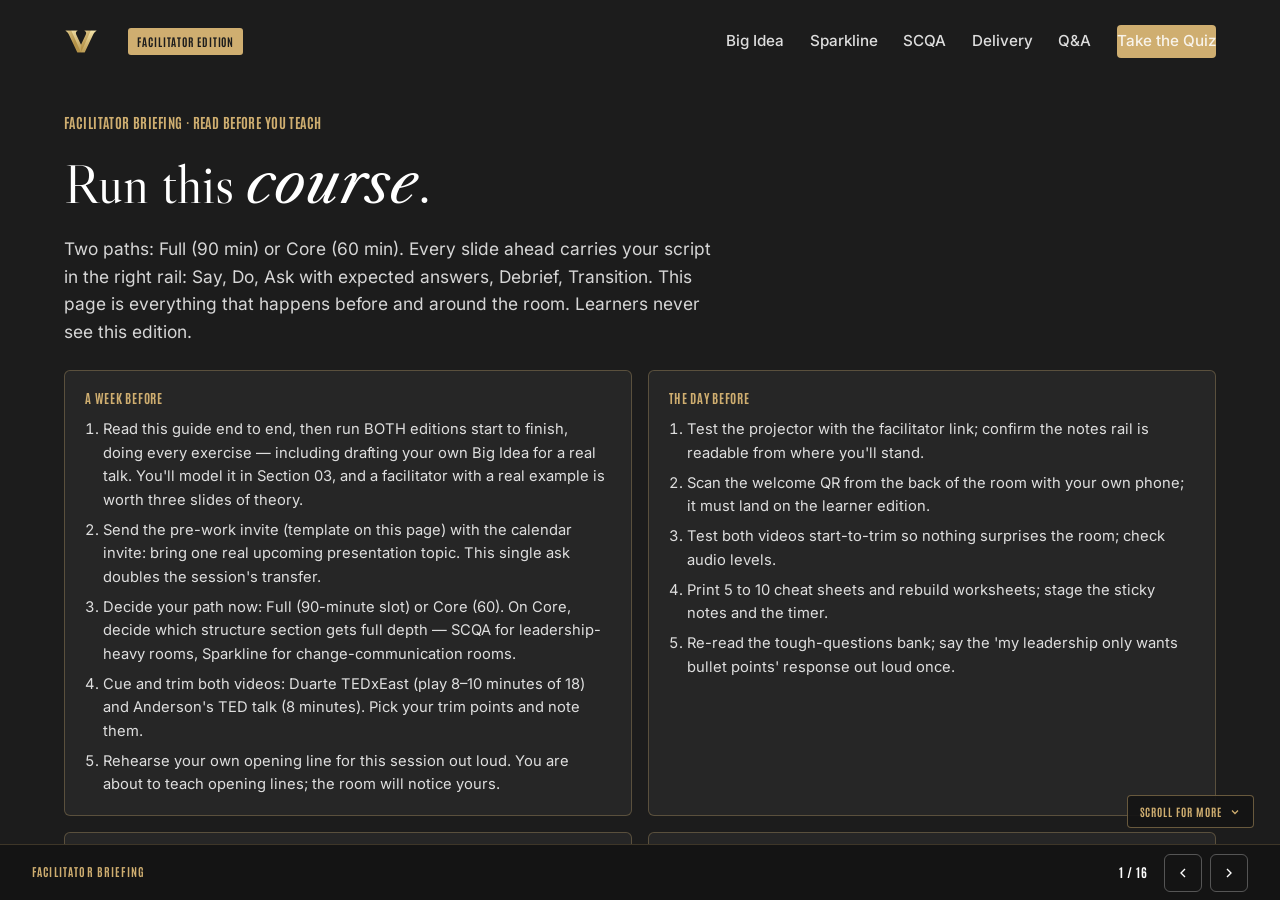
==== facilitator/index.html @ 9202847b "Standardize the welcome-slide time statement Classroom length with core path in one consistent forma" ====
<!DOCTYPE html>
<html lang="en">
<head>
<meta charset="UTF-8">
<meta name="robots" content="noindex">
<meta name="viewport" content="width=device-width, initial-scale=1">
<title>Presentation &amp; Public Speaking — Facilitator Edition | Vanderbilt</title>
<meta name="description" content="An interactive classroom experience for presenting to a room or a leadership audience: Duarte's Big Idea and Sparkline, Minto's SCQA, delivery technique from Anderson and Gallo, and tough-question handling, ending in one real presentation rebuilt.">
<meta property="og:type" content="website">
<meta property="og:title" content="Presentation &amp; Public Speaking | Vanderbilt Learning Series">
<meta property="og:description" content="Build and deliver to a room or a leadership audience: one Big Idea, the right structure, delivery that lands, and composure under tough questions.">
<meta property="og:url" content="https://me5231979.github.io/Presentation-Public-Speaking/">
<meta property="og:image" content="https://me5231979.github.io/Presentation-Public-Speaking/assets/img/social-card.png">
<meta property="og:image:width" content="1200">
<meta property="og:image:height" content="630">
<meta name="twitter:card" content="summary_large_image">
<meta name="twitter:title" content="Presentation &amp; Public Speaking | Vanderbilt Learning Series">
<meta name="twitter:image" content="https://me5231979.github.io/Presentation-Public-Speaking/assets/img/social-card.png">
<link rel="icon" href="../assets/img/favicon.svg" type="image/svg+xml">
<link rel="alternate icon" href="../assets/img/favicon-96.png">
<link rel="apple-touch-icon" href="../assets/img/favicon-96.png">

<link rel="preload" href="../assets/fonts/libre-caslon-display-latin-400-normal.woff2" as="font" type="font/woff2" crossorigin>
<link rel="preload" href="../assets/fonts/inter-latin-400-normal.woff2" as="font" type="font/woff2" crossorigin>

<link rel="stylesheet" href="../assets/css/styles.css?v=11">
<style>
  /* skill pills (course-level) */
  .skills { display: flex; flex-wrap: wrap; gap: .5rem; align-items: center; margin-top: 1.5rem; }
  .skills__label { font-family: var(--font-condensed); font-weight: 700; text-transform: uppercase;
    letter-spacing: .08em; font-size: .7rem; color: var(--vu-gold-flat); margin-right: .25rem; }
  .skillpill { display: inline-block; font-family: var(--font-condensed); font-weight: 700;
    text-transform: uppercase; letter-spacing: .06em; font-size: .68rem; line-height: 1.3;
    padding: .3rem .65rem; border-radius: 999px; border: 1px solid rgba(207,174,112,.55);
    color: rgba(255,255,255,.85); }
  .skillpill--core { background: var(--vu-gold-flat); border-color: var(--vu-gold-flat); color: var(--vu-black); }
</style>

<style>
/* ============ facilitator edition ============ */
.fac__badge { font-family: var(--font-condensed); font-weight: 700; text-transform: uppercase;
  letter-spacing: .08em; font-size: .7rem; color: var(--vu-black); background: var(--vu-gold-flat);
  padding: .3rem .55rem; border-radius: 3px; margin-left: .9rem; white-space: nowrap; }
@media (min-width: 1200px) {
  body.fac .slide { display: grid; grid-template-columns: minmax(0,1fr) 350px; align-items: center; column-gap: 0; overflow: visible; }
  body.fac .slide > .wrap { grid-column: 1; }
  body.fac .slide > .hero__video, body.fac .slide > .hero__canvas, body.fac .slide > .hero__scrim { grid-column: 1 / -1; }
  body.fac .facnote { grid-column: 2; align-self: start; position: sticky; top: calc(var(--nav-h) + 16px);
    margin: 0 18px 0 0; }
  body.fac .dots { display: none; } /* rail replaces the dot rail on the right */
}
.facnote {
  background: rgba(20,20,20,.96); color: rgba(255,255,255,.85); border: 1px solid rgba(207,174,112,.45);
  border-left: 3px solid var(--vu-gold-flat); border-radius: 6px; padding: 1rem 1.1rem;
  font-size: .82rem; line-height: 1.5; max-height: calc(100vh - var(--nav-h) - 48px); overflow: auto; z-index: 5;
}
@media (max-width: 1199px) { .facnote { margin: 1.5rem var(--pad-x) 0; } }
.facnote__head { display: flex; justify-content: space-between; gap: .5rem; align-items: baseline;
  font-family: var(--font-condensed); font-weight: 700; text-transform: uppercase; letter-spacing: .07em;
  font-size: .68rem; color: var(--vu-gold-flat); border-bottom: 1px solid rgba(207,174,112,.3);
  padding-bottom: .5rem; margin-bottom: .6rem; }
.facnote__purpose { margin: 0 0 .6rem; color: #fff; font-weight: 500; }
.facnote__steps { margin: 0 0 .6rem; padding-left: 1.05rem; display: grid; gap: .35rem; }
.facnote__meta { margin: .35rem 0 0; color: rgba(255,255,255,.75); }
.facnote__meta b { color: var(--vu-gold-flat); font-weight: 600; }
.facnote__core { border-top: 1px dashed rgba(207,174,112,.35); padding-top: .5rem; }
.facnote__blk { margin: .55rem 0 0; }
.facnote__tag { display: inline-block; font-family: var(--font-condensed); font-weight: 700; text-transform: uppercase;
  letter-spacing: .08em; font-size: .6rem; padding: .15rem .4rem; border-radius: 2px; margin-bottom: .25rem; }
.t-say { background: var(--vu-gold-flat); color: var(--vu-black); }
.t-do  { background: rgba(179,201,205,.9); color: var(--vu-black); }
.t-ask { background: rgba(139,161,142,.9); color: var(--vu-black); }
.t-deb { background: rgba(236,183,72,.9); color: var(--vu-black); }
.t-tra { background: rgba(255,255,255,.25); color: #fff; }
.facnote__script { margin: 0; font-family: var(--font-serif); font-style: italic; font-size: .88rem; color: #fff; }
.facnote__mini { margin: .25rem 0 0; font-size: .78rem; color: rgba(255,255,255,.75); }
.brief__grid { display: grid; gap: 1rem; grid-template-columns: 1fr; margin-top: 1.5rem; }
@media (min-width: 980px) { .brief__grid { grid-template-columns: repeat(2, 1fr); }
  body.fac #s-briefing { grid-template-columns: 1fr !important; } }
.brief__box { background: #262626; border: 1px solid rgba(207,174,112,.3); border-radius: 6px; padding: 1.1rem 1.25rem; font-size: .92rem; }
.brief__box h3 { font-family: var(--font-condensed); font-weight: 700; text-transform: uppercase; letter-spacing: .06em;
  font-size: .8rem; color: var(--vu-gold-flat); margin-bottom: .6rem; }
.brief__box ol, .brief__box ul { margin: 0; padding-left: 1.1rem; display: grid; gap: .4rem; color: rgba(255,255,255,.85); }
.brief__wide { grid-column: 1 / -1; }
.brief__row { padding: .45rem 0; border-bottom: 1px solid rgba(255,255,255,.08); color: rgba(255,255,255,.85); }
.brief__row b { color: var(--vu-gold-flat); }
.brief__q { border-bottom: 1px solid rgba(255,255,255,.08); padding: .4rem 0; }
.brief__q summary { cursor: pointer; font-weight: 500; color: #fff; }
.brief__q p { margin: .4rem 0 .2rem; color: rgba(255,255,255,.8); font-size: .9rem; }
</style>
</head>
<body class="fac">
<a class="skip-link" href="#s-agenda">Skip to content</a>

<!-- reading progress -->
<div class="progress" aria-hidden="true"><div class="progress__bar" id="progressBar"></div></div>

<!-- ===================== NAV ===================== -->
<header class="nav" id="nav">
  <a class="nav__brand" href="#top" aria-label="Vanderbilt University, home">
    <img class="nav__lockup" src="../assets/img/vu-lockup-white.png" alt="Vanderbilt University" width="250" height="65">
    <img class="nav__vicon" src="../assets/img/vu-v-icon-nav.png" alt="Vanderbilt University" width="34" height="25">
    <span class="fac__badge">Facilitator Edition</span>
  </a>
  <button class="nav__toggle" aria-label="Toggle menu" aria-expanded="false" aria-controls="navlinks">
    <svg viewBox="0 0 24 24" fill="none" stroke="currentColor" stroke-width="2"><line x1="3" y1="6" x2="21" y2="6"/><line x1="3" y1="12" x2="21" y2="12"/><line x1="3" y1="18" x2="21" y2="18"/></svg>
  </button>
  <nav class="nav__links" id="navlinks" aria-label="Sections">
    <a href="#s-bigidea">Big Idea</a>
    <a href="#s-sparkline">Sparkline</a>
    <a href="#s-scqa">SCQA</a>
    <a href="#s-delivery">Delivery</a>
    <a href="#s-quest">Q&amp;A</a>
    <a class="btn" href="#s-recap">Take the Quiz</a>
  </nav>
</header>

<!-- bottom navigation bar -->
<div class="bottombar" role="group" aria-label="Presentation controls">
  <span class="bottombar__title" id="barTitle"></span>
  <div class="dots" id="dots" role="navigation" aria-label="Slide navigation"></div>
  <div class="bottombar__ctrl">
    <span class="bottombar__count" id="deckCount">1 / 15</span>
    <button id="deckPrev" aria-label="Previous slide"><svg viewBox="0 0 24 24" fill="none" stroke="currentColor" stroke-width="2"><polyline points="15 18 9 12 15 6"/></svg></button>
    <button id="deckNext" aria-label="Next slide"><svg viewBox="0 0 24 24" fill="none" stroke="currentColor" stroke-width="2"><polyline points="9 18 15 12 9 6"/></svg></button>
  </div>
</div>
<button class="scrollhint" id="scrollHint" type="button" aria-label="Scroll for more on this screen">Scroll for more <svg viewBox="0 0 24 24" fill="none" stroke="currentColor" stroke-width="2.5" width="12" height="12" aria-hidden="true"><polyline points="6 9 12 15 18 9"/></svg></button>

<main class="deck" id="top">

  <section class="slide on-dark" id="s-briefing" data-title="Facilitator briefing">
    <div class="wrap wrap-wide">
      <p class="eyebrow">Facilitator briefing · Read before you teach</p>
      <h2 class="h2">Run this <em>course</em>.</h2>
      <p class="lead">Two paths: Full (90 min) or Core (60 min). Every slide ahead carries your script in the right rail: Say, Do, Ask with expected answers, Debrief, Transition. This page is everything that happens before and around the room. Learners never see this edition.</p>
      <div class="brief__grid"><div class="brief__box"><h3>A week before</h3><ol><li>Read this guide end to end, then run BOTH editions start to finish, doing every exercise — including drafting your own Big Idea for a real talk. You'll model it in Section 03, and a facilitator with a real example is worth three slides of theory.</li><li>Send the pre-work invite (template on this page) with the calendar invite: bring one real upcoming presentation topic. This single ask doubles the session's transfer.</li><li>Decide your path now: Full (90-minute slot) or Core (60). On Core, decide which structure section gets full depth — SCQA for leadership-heavy rooms, Sparkline for change-communication rooms.</li><li>Cue and trim both videos: Duarte TEDxEast (play 8–10 minutes of 18) and Anderson's TED talk (8 minutes). Pick your trim points and note them.</li><li>Rehearse your own opening line for this session out loud. You are about to teach opening lines; the room will notice yours.</li></ol></div><div class="brief__box"><h3>The day before</h3><ol><li>Test the projector with the facilitator link; confirm the notes rail is readable from where you'll stand.</li><li>Scan the welcome QR from the back of the room with your own phone; it must land on the learner edition.</li><li>Test both videos start-to-trim so nothing surprises the room; check audio levels.</li><li>Print 5 to 10 cheat sheets and rebuild worksheets; stage the sticky notes and the timer.</li><li>Re-read the tough-questions bank; say the 'my leadership only wants bullet points' response out loud once.</li></ol></div><div class="brief__box"><h3>30 minutes before</h3><ol><li>Welcome slide up as people arrive; it does the enrolling for you.</li><li>Close every other tab and app; silence the machine.</li><li>Test arrow-key navigation and one interaction (run a round of Guess the Number, open the SCQA lab).</li><li>Set up the timer where the whole room can see it.</li><li>Write 'PARKING LOT' on the whiteboard, and remember the frame: this room doesn't fear speaking — they've just never been given the architecture.</li></ol></div>
        <div class="brief__box"><h3>Materials</h3><ul><li>Projector or large display and the facilitator link open (this edition)</li><li>Facilitator laptop with arrow keys or clicker; all notifications off</li><li>Learner devices (BYOD) joining via the welcome-slide QR</li><li>A visible timer or stopwatch for the live delivery round — strict timing IS the exercise</li><li>Sticky notes (or a shared doc, virtual) for the Sparkline/SCQA storyboard activity</li><li>A few printed cheat sheets (cheatsheet.html) for anyone without a device</li><li>Printed rebuild worksheets (worksheet.html) as the no-device and projector-failure fallback</li><li>Whiteboard or flip chart for the parking lot and live Big Idea rewrites</li></ul></div>
        <div class="brief__box brief__wide"><h3>When things go sideways</h3><div class="brief__row"><b>If Projector or the site fails mid-session:</b> Teach from the printed cheat sheet: the Big Idea formula, both structures, the delivery rules, and the bridge all work on a whiteboard. The live round and rapid fire never needed a screen; the capstone moves to the printed worksheet.</div><div class="brief__row"><b>If Learner devices can't join (wifi/filters):</b> Run facilitator-only: the trainers play well on the projector with the room voting A/B/C by hands; Big Idea drafting and the capstone move to paper (the worksheet covers both). You lose typing, not learning.</div><div class="brief__row"><b>If You're 10+ minutes behind by the delivery section (06):</b> Declare the Core path silently: cut the remaining video (assign it), run the live round at 60 seconds flat per speaker, and compress the rapid fire to two volunteers. Never cut the live round entirely or the capstone — a presentation course where nobody presented is a contradiction the room will remember.</div><div class="brief__row"><b>If Participants didn't do the pre-work and have no real presentation to draft:</b> Give the universal fallback prompt: 'pitch your leadership on one change that would make your team's work week better.' Everyone has one. It drafts, storyboards, and survives the rapid fire exactly like a real topic — and often becomes one.</div><div class="brief__row"><b>If Someone freezes or visibly panics in the live round:</b> Protect them without excusing them: 'Take a breath — start with just the Big Idea sentence, that's the whole rep.' If they can't, let them pass and re-offer at the end; most take the second chance when the pressure of the queue is gone. Never force it, never make it a moment. AMA's principle applies to facilitation too: no one cares about the stumble but them.</div><div class="brief__row"><b>If A senior leader in the room dominates feedback or turns notes into speeches:</b> Re-anchor the rule warmly: 'One specific note per speaker, framework-anchored — that discipline is half the exercise.' Deputize them as the timer-keeper or the rapid-fire executive; the role channels the energy and they're usually excellent at it.</div></div>
        <div class="brief__box brief__wide"><h3>Tough questions, ready answers</h3><details class="brief__q"><summary>My leadership only wants bullet points and dense slides. Won't 'one idea per slide' look unprepared?</summary><p>Separate the two artifacts: the PRESENTATION is what you say with minimal slides behind it; the DOCUMENT is the dense leave-behind they can study. Gallo's rule applies to the first, not the second. Minto's Pyramid was literally built for the document. Teams that split deck-as-teleprompter from deck-as-reference find executives read the document and remember the talk — right now yours are getting neither.</p></details><details class="brief__q"><summary>Isn't leading with the answer risky? What if they reject it before I've made my case?</summary><p>The suspense strategy carries the bigger risk: an executive interrupting minute six with 'what are you asking for?' — and now you're improvising your ask under pressure. Leading with the answer doesn't skip the case; it frames every supporting point as evidence for a decision the room can already see. If the answer is genuinely explosive, SCQA still helps: state the Question crisply and signal the answer is coming in one minute, not twenty.</p></details><details class="brief__q"><summary>The Sparkline feels theatrical for a budget review. Is this TED stuff really for internal meetings?</summary><p>Match the tool to the job — that's Section 05's whole point. A routine budget review wants SCQA, maybe just the Answer and support. But the moment a presentation asks people to CHANGE — new process, reorg, strategy shift — you're in persuasion territory, and the What Is/What Could Be gap is the mechanism that moves people. The skill isn't using the Sparkline everywhere; it's noticing which meetings are secretly change talks.</p></details><details class="brief__q"><summary>I hate the sound of my own opening line. How do I know if it's good?</summary><p>Test it on the three failure modes from today: is it an apology? A warm-up ('so, um, thanks for having me, a bit of background…')? A topic announcement ('today I'll talk about Q3')? If it's none of those and it delivers either stakes or the answer inside the first sentence, it's good enough to rehearse — and rehearsal, not redrafting, is what makes it feel natural. The tenth time out loud sounds nothing like the first.</p></details><details class="brief__q"><summary>What about nerves? You said fear isn't the barrier, but my hands still shake.</summary><p>The Chapman data says fear isn't the TOP barrier for most people — not that nerves aren't real. Two honest answers: structure is itself the best anxiolytic (most speaking panic is really 'I don't know what comes next,' and a storyboard fixes that), and arousal reframing works — 'excited AND nervous' outperforms 'calm down' in performance research. Rehearse out loud, know your first sentence cold, and let the hands shake; the room can't see them from four feet away.</p></details><details class="brief__q"><summary>Can AI just build my presentation now?</summary><p>AI drafts well and thinks poorly on your behalf. It can propose Sparkline beats or an SCQA skeleton in seconds — genuinely useful — but the Big Idea is a point of view, and outsourcing your point of view is how you end up presenting a talk you don't believe in front of people who can tell. Use it the way we used the lab today: generate options, then YOU choose and sharpen. If your team took AI Basics or AI 201, this is the human-checkpoint pattern applied to your own deck.</p></details></div>
        <div class="brief__box brief__wide"><h3>Copy-paste templates</h3><details class="brief__q"><summary>Pre-work invite (paste into the calendar invite)</summary><p>Subject: Before our Presentation &amp; Public Speaking session. One thing to bring: a real presentation you'll give in the next month or two — a budget review, a project pitch, a leadership update, anything with real stakes. You'll rebuild it during the session using the frameworks behind the world's best talks, and you'll leave with the opening line written. No slides needed — just the topic. Everyone speaks at least once; nobody presents a full deck.</p></details><details class="brief__q"><summary>7-day pulse (send one week after)</summary><p>Subject: One week later — did the talk happen? Three quick lines, reply whenever: 1) Did you deliver (or rehearse) the presentation you rebuilt? 2) Which structure did you use — Sparkline or SCQA — and did it hold? 3) Did anyone react to your opening line? Replies come to me only. Talk not scheduled yet? The rebuild card still works; this note is your nudge to book the rehearsal.</p></details><details class="brief__q"><summary>30/60/90-day structure check (send monthly)</summary><p>Subject: The structure check. Two questions: 1) Have you used the Big Idea, Sparkline, or SCQA on a presentation since the session? Which one, and for what room? 2) Managers: in the decks you've reviewed this month, are you seeing fewer bullet walls and more answer-first openings? Reply with a line each. The count of structure-led presentations is the metric the session was designed around.</p></details></div>
      </div>
      <p class="why" style="margin-top:1.5rem"><b>After the session:</b> Immediately: capture the exit commitments (Big Idea sentence, structure chosen, date of the real talk). Seven days out, send the pulse: 'Did you deliver it? Which structure? Did anyone react to your opening line?' At 30/60/90 days, track self-reported use of Big Idea/Sparkline/SCQA on subsequent presentations, and consider a manager or peer spot-check: are decks shifting from bullet-heavy to story-led, and are presenters opening with the answer in leadership settings?</p>
    </div>
  </section>

  <!-- ============ 0 · WELCOME / QR ============ -->
  <section class="slide on-dark welcome" id="s-welcome" data-title="Scan to join">
    <div class="wrap" style="text-align:center">
      <img src="../assets/img/vu-v-icon.png" alt="Vanderbilt V" width="72" height="66" style="margin:0 auto 1.75rem;width:clamp(56px,6vw,80px);height:auto" data-reveal>
      <p class="eyebrow" data-reveal>Vanderbilt · Learning Series</p>
      <h1 class="h2" data-reveal style="max-width:22ch;margin-inline:auto">Welcome. Scan to bring this session <em class="gold-text">to your seat</em>.</h1>
      <div class="qr-card" id="qrCard" data-reveal data-url="https://me5231979.github.io/Presentation-Public-Speaking/">
        <div class="qr-card__code" id="qrBox" role="img" aria-label="QR code linking to this experience"></div>
        <p class="qr-card__url" id="qrUrl"></p>
      </div>
      <p class="lead" data-reveal style="margin:1.5rem auto 0;max-width:46ch">Learners scan this code and land on the learner edition; your screen keeps the notes. Follow along on your own device. You'll draft for a real upcoming presentation today, and everyone speaks out loud at least once. Your drafts stay on your screen.</p>
      <div class="hero__meta" data-reveal style="justify-content:center">
        <div><b>7</b> Core ideas</div>
        <div><b>90</b> Minutes (60 core)</div>
        <div><b>1</b> Real presentation you'll rebuild</div>
      </div>
      <div class="hero__cta" data-reveal style="justify-content:center">
        <a class="btn" href="#s-hero">We're ready, let's begin</a>
      </div>
    </div>
    <aside class="facnote" aria-label="Facilitator notes"><div class="facnote__head"><span>Facilitator</span><span>Full 3 min · Core 2</span></div><p class="facnote__purpose">Get every learner into the experience on their own device and set the contract: everyone speaks today, drafts stay private, and the work targets a real presentation.</p><div class="facnote__blk"><span class="facnote__tag t-say">Say</span><p class="facnote__script">&ldquo;Welcome. Point your camera at that code before we start. Two things about today. First: everyone in this room speaks out loud at least once — sixty to ninety seconds, with exactly one piece of feedback. I'm telling you now so it's not a surprise later. Second: you brought a real presentation, and by the end of this hour it will have a one-sentence Big Idea, a structure, and a written opening line. What you draft stays on your screen.&rdquo;</p></div><div class="facnote__blk"><span class="facnote__tag t-do">Do</span><ol class="facnote__steps"><li>Have this slide projected as people arrive.</li><li>Point at the QR and get phones up before you say anything else.</li><li>Set the contract early: everyone speaks out loud at least once today, 60 to 90 seconds, with one kind and specific note. Naming it now defuses it.</li><li>Confirm by show of hands who brought a real upcoming presentation; note anyone who didn't (the fallback prompt is in contingencies).</li></ol></div><div class="facnote__blk"><span class="facnote__tag t-ask">Ask</span><p class="facnote__script">&ldquo;Quick poll, hands: think of the best presentation you've ever watched a leader give. Was it the content or the delivery that stuck with you?&rdquo;</p><p class="facnote__mini">Expect:</p><ul class="facnote__steps"><li>A genuine split — that's fine, both answers serve the session</li><li>Someone says 'both' or 'the confidence'</li><li>A specific story starts to surface; bank it</li></ul><p class="facnote__mini">Respond: Whatever the split: 'Hold that presentation in your head. Today has a framework for each half of what made it work — and by the recap you'll be able to name exactly what they did.'</p></div><p class="facnote__meta"><b>Validate:</b> 80%+ of the room has the deck open on a device; you know who needs the fallback topic.</p><p class="facnote__meta"><b>Watch for:</b> Visible dread when you announce the live round. Reframe immediately: 60 seconds, one sentence plus an opening line, one note. Reps, not performance.</p><div class="facnote__blk"><span class="facnote__tag t-tra">Transition</span><p class="facnote__script">&ldquo;Here's exactly what you'll walk out able to do.&rdquo;</p></div><p class="facnote__meta facnote__core"><b>60-min core:</b> Core: one scan prompt, the everyone-speaks contract, move on.</p></aside>
  </section>

  <!-- ============ 1 · HERO ============ -->
  <section class="slide on-dark hero" id="s-hero" data-title="Objectives">
    <video class="hero__video" id="heroVideo" autoplay muted playsinline preload="auto" aria-hidden="true"
      data-playlist='["https://d8j0ntlcm91z4.cloudfront.net/user_3CCurpI0FW75YAnAl4Hbz3vPdBv/hf_20260716_040842_1931d719-c8d4-406d-b6a0-e5bef20857a6.mp4","https://d8j0ntlcm91z4.cloudfront.net/user_3CCurpI0FW75YAnAl4Hbz3vPdBv/hf_20260716_040854_5f92ded9-0250-428f-9dd1-0b2cd435aa10.mp4","https://d8j0ntlcm91z4.cloudfront.net/user_3CCurpI0FW75YAnAl4Hbz3vPdBv/hf_20260716_040905_8de4a588-85a3-4984-b7e7-2795af61ce41.mp4"]'></video>
    <canvas class="hero__canvas" aria-hidden="true"></canvas>
    <div class="hero__scrim" aria-hidden="true"></div>
    <div class="wrap">
      <p class="eyebrow" data-reveal>Presentation &amp; Public Speaking · Vanderbilt</p>
      <h1 class="h-hero" data-reveal>Build the talk.<br><em class="gold-text">Command the room.</em></h1>
      <p class="lead" data-reveal style="margin-top:1.5rem">Public speaking isn't even in America's top 50 fears anymore, so fear was never the real barrier. What separates presenters a room remembers is structure and presence, and both are learnable. Today you rebuild a real presentation with the frameworks the best talks in the world are built on.</p>
      <div class="objectives" data-reveal>
        <p class="objectives__label">By the end of this session, you will be able to</p>
        <ol class="objectives__list">
          <li>Explain why gravitas and communication, not technical mastery alone, decide how a leader's message lands, and name your own executive-presence growth edge</li>
          <li>Distill a real presentation into one resonant sentence with Duarte's Big Idea: point of view plus what's at stake</li>
          <li>Structure a talk with Duarte's Sparkline, alternating What Is and What Could Be toward New Bliss</li>
          <li>Structure an executive briefing with Minto's Pyramid Principle and SCQA, leading with the answer</li>
          <li>Apply the delivery techniques of Anderson, Gallo, and the AMA in a live, timed speaking round</li>
          <li>Handle pointed questions with the bridge, and commit to rebuilding one real upcoming presentation, opening line written word for word</li>
        </ol>
      </div>
      <div class="skills" data-reveal aria-label="Skills this course builds">
        <span class="skills__label">Skills you'll build</span>
        <span class="skillpill skillpill--core">Continuously strives for excellence</span>
        <span class="skillpill">Public Speaking</span>
        <span class="skillpill">Storytelling</span>
        <span class="skillpill">Strategic Communication</span>
        <span class="skillpill">Stakeholder Communications</span>
      </div>
      <div class="hero__cta" data-reveal>
        <a class="btn" href="#s-case">Begin the session</a>
        <a class="btn btn--ghost" href="#s-recap">Jump to the quiz</a>
      </div>
    </div>
    <aside class="facnote" aria-label="Facilitator notes"><div class="facnote__head"><span>Facilitator</span><span>Full 2 min · Core 1</span></div><p class="facnote__purpose">Set the contract: six capabilities, ending in one real presentation rebuilt with the opening line written word for word.</p><div class="facnote__blk"><span class="facnote__tag t-say">Say</span><p class="facnote__script">&ldquo;Six things by the end: you'll know why gravitas and communication decide how your message lands and which pillar is your growth edge. You'll compress your real presentation into one sentence. You'll structure it two ways — the Sparkline for hearts and minds, SCQA for the executive room — and know when to use each. You'll take a live, timed delivery rep. And you'll practice staying composed when the pointed question comes. It all lands in one artifact: your rebuild card, with the opening line written word for word.&rdquo;</p></div><div class="facnote__blk"><span class="facnote__tag t-do">Do</span><ol class="facnote__steps"><li>Read the six objectives briskly, in plain language.</li><li>Land on the sixth: this session ends with a REAL presentation rebuilt — structure chosen, opening line written.</li><li>Name the sources once for credibility: Duarte, Minto/McKinsey, Anderson (TED), Gallo, the AMA, Hewlett's executive presence research.</li><li>Point at the skills row: this course carries Public Speaking, Storytelling, and Strategic Communication credit in the library.</li></ol></div><p class="facnote__meta"><b>Validate:</b> Learners can say what the capstone will be (one real presentation rebuilt, opening line written).</p><p class="facnote__meta"><b>Watch for:</b> The montage pulling attention; advance once the objectives have been read.</p><div class="facnote__blk"><span class="facnote__tag t-tra">Transition</span><p class="facnote__script">&ldquo;Seven ideas, in order — starting with a myth that needs to die.&rdquo;</p></div><p class="facnote__meta facnote__core"><b>60-min core:</b> Core: objectives 2 and 6 out loud; the rest on screen.</p></aside>
  </section>

  <!-- ============ 2 · AGENDA ============ -->
  <section class="slide on-cream" id="s-agenda" data-title="The plan">
    <div class="wrap">
      <p class="eyebrow" data-reveal>What we'll cover</p>
      <h2 class="h2" data-reveal>Seven ideas, in <em>order</em>.</h2>
      <ol class="agenda">
        <li data-reveal><span class="num">01</span><div><h3>The myth &amp; the case</h3><p>Public speaking isn't the #1 fear (Chapman), and what actually decides careers: gravitas and communication.</p></div></li>
        <li data-reveal><span class="num">02</span><div><h3>Executive presence</h3><p>Hewlett's three pillars, weighed by 268 senior executives, and your own growth edge.</p></div></li>
        <li data-reveal><span class="num">03</span><div><h3>The Big Idea</h3><p>Duarte's one-sentence discipline: your point of view plus what's at stake.</p></div></li>
        <li data-reveal><span class="num">04</span><div><h3>The Sparkline</h3><p>What Is, What Could Be, and the tension-and-release shape of the world's great talks.</p></div></li>
        <li data-reveal><span class="num">05</span><div><h3>SCQA, for the executive room</h3><p>Minto's Pyramid Principle: lead with the answer, because their attention is scarce.</p></div></li>
        <li data-reveal><span class="num">06</span><div><h3>Delivery</h3><p>Anderson's five keys, Gallo's five tips, AMA's seven principles, and a live timed round.</p></div></li>
        <li data-reveal><span class="num">07</span><div><h3>The tough question</h3><p>The bridge: acknowledge, answer, return to the Big Idea, with composure.</p></div></li>
      </ol>
    </div>
    <aside class="facnote" aria-label="Facilitator notes"><div class="facnote__head"><span>Facilitator</span><span>Full 1 min · Core skip</span></div><p class="facnote__purpose">Show the arc once so learners can place each tool as it arrives: the case, presence, idea, structure, delivery, defense.</p><div class="facnote__blk"><span class="facnote__tag t-say">Say</span><p class="facnote__script">&ldquo;The arc is simple: first why this skill decides more than you think, then build — one idea, two structures — then deliver it live, then survive the questions.&rdquo;</p></div><div class="facnote__blk"><span class="facnote__tag t-do">Do</span><ol class="facnote__steps"><li>Walk the seven items in one breath each.</li><li>Point out the shape: why it matters (01–02), build the talk (03–05), deliver and defend it (06–07).</li></ol></div><p class="facnote__meta"><b>Validate:</b> None needed; this is orientation.</p><p class="facnote__meta"><b>Watch for:</b> Don't teach here; every concept has its own slide.</p><div class="facnote__blk"><span class="facnote__tag t-tra">Transition</span><p class="facnote__script">&ldquo;Start with the numbers, because half of what you believe about public speaking is folklore.&rdquo;</p></div><p class="facnote__meta facnote__core"><b>60-min core:</b> Core: skip entirely; the deck's structure carries it.</p></aside>
  </section>

  <!-- ============ 3 · 01 THE MYTH & THE CASE ============ -->
  <section class="slide on-light" id="s-case" data-count data-title="The myth &amp; the case">
    <div class="wrap">
      <p class="eyebrow" data-reveal>Section 01 · The Case</p>
      <h2 class="h2" data-reveal>The fear is a myth.<br><em>The stakes are not.</em></h2>
      <p class="lead" data-reveal>Every number in this game comes from published research, and most rooms guess them wrong. The pattern they add up to: what's holding presenters back isn't nerve, and what's at stake in presenting well is bigger than most people think.</p>

      <div class="quiz" id="statGuess" data-reveal style="margin-top:2.5rem">
        <p class="eyebrow" style="margin-bottom:.5rem">Play · Guess the number</p>
        <p class="why" style="margin-top:0"><b>Why this matters:</b> a statistic you guessed at, and missed, sticks ten times better than one you were shown. Four findings; call each number before the reveal.</p>
        <p class="quiz__progress" id="sgProgress"></p>
        <p class="quiz__q" id="sgQ" style="margin-top:.4rem"></p>
        <div class="quiz__options" id="sgOptions" role="group" aria-label="Number choices"></div>
        <p class="quiz__feedback" id="sgFeedback" aria-live="polite"></p>
        <div class="quiz__nav">
          <button class="btn btn--dark" id="sgNext" style="visibility:hidden">Next finding</button>
        </div>
        <div id="sgResult" hidden aria-live="polite"></div>
      </div>

      <div class="quiz" data-quiz data-reveal style="margin-top:2.5rem">
        <p class="quiz__q">Quick check: If fear isn't what's actually holding most presenters back, what did the research point to instead?</p>
        <div class="quiz__options">
          <button class="opt" data-correct="1" data-why="Structure and presence: a distilled idea, a deliberate shape, and the gravitas-plus-communication that makes leadership visible. All learnable, which is why this session exists."><span class="mark">A</span><span>Structure and presence, both learnable</span></button>
          <button class="opt" data-correct="0" data-why="Charisma is the folklore answer. Anderson's TED research says the opposite: delivery can be coached; the idea and its structure are what can't be faked."><span class="mark">B</span><span>Innate charisma, you have it or you don't</span></button>
          <button class="opt" data-correct="0" data-why="Slide polish is where most prep time goes, and the research says it's the least of it. Gallo would have you cut most of those slides anyway."><span class="mark">C</span><span>Better slide design software</span></button>
        </div>
        <p class="quiz__feedback" aria-live="polite"></p>
      </div>

      <details class="deeper" data-reveal>
        <summary><svg class="chev" viewBox="0 0 24 24" fill="none" stroke="currentColor" stroke-width="2.5" aria-hidden="true"><polyline points="9 18 15 12 9 6"/></svg> Go deeper</summary>
        <div class="deeper__body">
          <div><h4>In practice</h4><p>The sources: the Chapman University Survey of American Fears (2024 wave: public speaking 59th of 85, at 29 percent, a few points below sharks; the myth has outlived the data by decades). Coqual's Executive Presence research, led by Sylvia Ann Hewlett, surveying nearly 4,000 professionals including 268 senior executives. And Deloitte's CFO research, where "good communication skills, the ability to explain results in clear, simple terms" topped the list of qualities for the next CFO at 39 percent, ahead of every technical competency. Presenting well is not a stage skill; it's how the people who decide careers see your thinking.</p></div>
          <div class="deeper__ask"><h4><span class="mode">As a group</span> · 4 min</h4>
          <p class="why"><b>Why this matters:</b> the research becomes personal when it matches the best presentation you've actually watched.</p>
          <ol class="steps">
            <li>Think of the best presentation you've ever watched a leader give. In pairs: was it the content or the delivery that stuck with you?</li>
            <li>Name ONE specific thing that made it land: an opening line, a moment of composure, a picture you still remember.</li>
            <li>Collect a few out loud. Notice the answers are almost never "the slides were thorough." They're structure and presence, every time.</li>
          </ol>
          <p class="why" style="margin-top:.6rem"><b>Flying solo?</b> Write the one thing that made it land. Check it against the frameworks coming; it will map to one of them.</p></div>
        </div>
      </details>
    </div>
    <aside class="facnote" aria-label="Facilitator notes"><div class="facnote__head"><span>Facilitator</span><span>Full 8 min · Core 5</span></div><p class="facnote__purpose">Kill the fear myth with the Chapman data and establish the career stakes with Coqual and Deloitte — reframing presenting as a leadership skill, not a stage skill.</p><div class="facnote__blk"><span class="facnote__tag t-say">Say</span><p class="facnote__script">&ldquo;Everything you've heard about public speaking starts with 'it's America's number one fear.' It isn't — and it hasn't been for a while. In the 2024 Chapman Survey it ranked fifty-ninth of eighty-five, a few points below sharks. So if fear isn't what's separating forgettable presenters from the ones a room remembers, what is? That's what these four numbers are about — and I want you to guess each one before I show you.&rdquo;</p></div><div class="facnote__blk"><span class="facnote__tag t-do">Do</span><ol class="facnote__steps"><li>Frame the game: four research findings, guess each number before it's revealed. Missed guesses are the point; they stick.</li><li>Run Guess the Number on devices, or as a room vote on the projector; call for guesses out loud before each reveal.</li><li>Land the reframe after the reveals: if fear isn't the barrier, the barrier is structure and presence — and both are learnable, which is the whole session.</li><li>Run the quick check, then the group discussion: best presentation you've watched — content or delivery?</li><li>Collect one specific 'what made it land' from two or three voices; map each answer to a coming section out loud.</li></ol></div><div class="facnote__blk"><span class="facnote__tag t-ask">Ask</span><p class="facnote__script">&ldquo;If it's not fear holding most presenters back, what is it — in your own experience?&rdquo;</p><p class="facnote__mini">Expect:</p><ul class="facnote__steps"><li>No structure / rambling / no clear point</li><li>Reading the slides, monotone delivery</li><li>Not knowing the audience, wrong altitude for the room</li></ul><p class="facnote__mini">Respond: Collect three or four and sort them out loud: 'Everything you just named is either structure or presence. Nobody said fear. The room just wrote today's agenda.'</p></div><div class="facnote__blk"><span class="facnote__tag t-deb">Debrief</span><p class="facnote__mini">The fear is folklore; the stakes are not. Gravitas and communication decide leadership readiness, and a presentation is where both are on display.</p></div><p class="facnote__meta"><b>Validate:</b> Quick check correct; two or three specific 'what made it land' answers collected and mapped to sections.</p><p class="facnote__meta"><b>Watch for:</b> Someone whose fear IS real and who hears the myth-busting as dismissal. Honor it in one line — 'nerves are real; the data just says they're not the main barrier, and structure is the best treatment for both' — and keep moving.</p><div class="facnote__blk"><span class="facnote__tag t-tra">Transition</span><p class="facnote__script">&ldquo;One sentence before the frameworks — the session's warning label.&rdquo;</p></div><p class="facnote__meta facnote__core"><b>60-min core:</b> Core: Guess the Number as a fast room vote, quick check stays, discussion becomes one show of hands.</p></aside>
  </section>

  <!-- ============ 4 · MANIFESTO ============ -->
  <section class="slide on-cream manifesto" id="s-belief" data-title="One idea">
    <div class="wrap">
      <p class="eyebrow" data-reveal>The core idea</p>
      <p>You can coach out a weak delivery. You can't coach in a weak idea.</p>
    </div>
    <aside class="facnote" aria-label="Facilitator notes"><div class="facnote__head"><span>Facilitator</span><span>Full 1 min · Core skip</span></div><p class="facnote__purpose">One beat of stillness to lock Anderson's core insight before the tooling begins.</p><div class="facnote__blk"><span class="facnote__tag t-say">Say</span><p class="facnote__script">&ldquo;You can coach out a weak delivery. You can't coach in a weak idea.&rdquo;</p></div><div class="facnote__blk"><span class="facnote__tag t-do">Do</span><ol class="facnote__steps"><li>Let the line animate word by word. Say nothing until it finishes.</li><li>Read it once, slowly, then advance.</li></ol></div><p class="facnote__meta"><b>Validate:</b> None; this is pacing.</p><p class="facnote__meta"><b>Watch for:</b> The urge to talk over it. Don't.</p><div class="facnote__blk"><span class="facnote__tag t-tra">Transition</span><p class="facnote__script">&ldquo;Which is why we build the idea first and polish the delivery after. But first — the presence the idea travels on.&rdquo;</p></div><p class="facnote__meta facnote__core"><b>60-min core:</b> Core: skip; say the line yourself as you pass it.</p></aside>
  </section>

  <!-- ============ 5 · 02 EXECUTIVE PRESENCE ============ -->
  <section class="slide on-dark" id="s-presence" data-count data-title="Executive presence">
    <div class="wrap">
      <p class="eyebrow" data-reveal>Section 02 · Presence</p>
      <h2 class="h2" data-reveal>Three pillars, weighed by the people <em>who promote you</em>.</h2>
      <p class="lead" data-reveal>Hewlett's team asked 268 senior executives what signals leadership readiness. Gravitas, confidence, decisiveness, grace under fire, took 67 percent of the vote. Communication took 28, and it's the pillar that makes gravitas visible. Appearance took 5, but filters the other two. A presentation is the one moment all three are on display at once.</p>

      <div class="grid grid-3" style="margin-top:2.5rem;grid-template-columns:repeat(auto-fit,minmax(220px,1fr))">
        <div class="card" data-reveal>
          <span class="tag">Gravitas · 67%</span>
          <h3>How you hold pressure</h3>
          <p class="muted">Confidence, decisiveness, grace under fire. Going "six questions deep" in your domain without flinching. The core signal of readiness.</p>
        </div>
        <div class="card" data-reveal>
          <span class="tag">Communication · 28%</span>
          <h3>How the room sees it</h3>
          <p class="muted">Great speaking, commanding a room, reading an audience. Gravitas that can't be communicated might as well not exist.</p>
        </div>
        <div class="card" data-reveal>
          <span class="tag">Appearance · 5%</span>
          <h3>The filter</h3>
          <p class="muted">The smallest pillar, but a real filter: polish failures distract the room from the two pillars that matter. Manage it so it disappears.</p>
        </div>
      </div>

      <div class="quiz" id="pillarSpot" data-reveal style="margin-top:2.5rem">
        <p class="eyebrow" style="margin-bottom:.5rem">Play · Spot the pillar</p>
        <p class="why" style="margin-top:0"><b>Why this matters:</b> the model only helps if you can see it in real moments, especially the moments where a pillar is missing. Five presentation scenes; name the pillar at work or at fault.</p>
        <p class="quiz__progress" id="psProgress"></p>
        <p class="quiz__q" id="psQ" style="margin-top:.4rem"></p>
        <div class="quiz__options" id="psOptions" role="group" aria-label="Pillar choices"></div>
        <p class="quiz__feedback" id="psFeedback" aria-live="polite"></p>
        <div class="quiz__nav">
          <button class="btn" id="psNext" style="visibility:hidden">Next scene</button>
        </div>
        <div id="psResult" hidden aria-live="polite"></div>
      </div>

      <details class="deeper" data-reveal>
        <summary><svg class="chev" viewBox="0 0 24 24" fill="none" stroke="currentColor" stroke-width="2.5" aria-hidden="true"><polyline points="9 18 15 12 9 6"/></svg> Go deeper</summary>
        <div class="deeper__body">
          <div><h4>In practice</h4><p>Two nuances worth carrying out of the room. First, the appearance paradox: executives rated appearance least important, yet cited unkempt attire among the most damaging presence errors. Both are true: appearance can't win the room, but it can lose it, so the professional move is making it a non-event. Second, executives put presence at roughly 26 percent of what it takes to get promoted, which means every presentation is quietly a promotion interview. Hewlett's full talk on the research is this week's optional watch (search "Sylvia Ann Hewlett Executive Presence Talks at Google").</p></div>
          <div class="deeper__ask"><h4><span class="mode">On your own</span> · 3 min</h4>
          <p class="why"><b>Why this matters:</b> naming your own weakest pillar, honestly, tells you which half of today matters most for you.</p>
          <ol class="steps">
            <li>Rank the three pillars for yourself, strongest to weakest. Gut call, ten seconds each.</li>
            <li>Write one recent presentation moment your weakest pillar cost you something.</li>
            <li>Keep the note; the capstone will aim the rebuild at exactly that spot.</li>
          </ol></div>
        </div>
      </details>
    </div>
    <aside class="facnote" aria-label="Facilitator notes"><div class="facnote__head"><span>Facilitator</span><span>Full 8 min · Core 4</span></div><p class="facnote__purpose">Install Hewlett's three-pillar model with its real weights, make it sight-readable in presentation moments, and get each learner a named growth edge for the capstone.</p><div class="facnote__blk"><span class="facnote__tag t-say">Say</span><p class="facnote__script">&ldquo;Hewlett's team asked 268 senior executives what actually signals leadership readiness. Sixty-seven percent said gravitas — confidence, decisiveness, grace under fire. Twenty-eight percent said communication. Five percent said appearance. Now the useful part: communication is how the room sees your gravitas. You can be brilliant under pressure in private and it counts for nothing in the meeting where careers are decided. That meeting is usually a presentation — which is why this is a leadership course wearing a public-speaking costume.&rdquo;</p></div><div class="facnote__blk"><span class="facnote__tag t-do">Do</span><ol class="facnote__steps"><li>Walk the three cards with the numbers attached: gravitas 67, communication 28, appearance 5 — and the twist, that communication is how the room SEES gravitas.</li><li>Name the appearance paradox honestly: least important, yet blunders there are disproportionately costly. The move is making it a non-event.</li><li>Send them to Spot the Pillar: five presentation scenes, name the pillar at work or at fault.</li><li>Run the solo activity: rank your own three pillars, write one moment your weakest cost you something.</li><li>Land the stake: executives put presence at roughly 26 percent of promotion decisions. Every presentation is quietly an interview.</li></ol></div><div class="facnote__blk"><span class="facnote__tag t-ask">Ask</span><p class="facnote__script">&ldquo;Gut call, ten seconds: which pillar is YOUR growth edge — and what did it cost you most recently?&rdquo;</p><p class="facnote__mini">Expect:</p><ul class="facnote__steps"><li>Communication confessions: rambling, burying the point</li><li>Gravitas: crumbling under the hard question, over-apologizing</li><li>A brave appearance answer, usually about virtual-meeting presence</li></ul><p class="facnote__mini">Respond: No commentary on individual answers — just: 'Write the moment down. The capstone aims your rebuild at exactly that spot, and Sections 06 and 07 are the gym for the two big pillars.'</p></div><div class="facnote__blk"><span class="facnote__tag t-deb">Debrief</span><p class="facnote__mini">Three pillars, real weights, and each of you has a target. Now we build the thing the pillars carry: the idea.</p></div><p class="facnote__meta"><b>Validate:</b> 4+ of 5 on the trainer for most of the room; every learner has a written weakest-pillar moment (it feeds the capstone).</p><p class="facnote__meta"><b>Watch for:</b> The model turning into a fixed-trait test ('I'm just not a gravitas person'). Keep it behavioral: gravitas is a set of trainable moves — composure under challenge, going deep without flinching — and Section 07 drills exactly that.</p><div class="facnote__blk"><span class="facnote__tag t-tra">Transition</span><p class="facnote__script">&ldquo;And the idea has a brutal test: can you say it in one sentence?&rdquo;</p></div><p class="facnote__meta facnote__core"><b>60-min core:</b> Core: cards with numbers in ninety seconds, trainer on devices, solo ranking in thirty silent seconds.</p></aside>
  </section>

  <!-- ============ 6 · 03 THE BIG IDEA ============ -->
  <section class="slide on-light" id="s-bigidea" data-count data-title="The Big Idea">
    <div class="wrap">
      <p class="eyebrow" data-reveal>Section 03 · The Big Idea</p>
      <h2 class="h2" data-reveal>One sentence, or it isn't <em>ready</em>.</h2>
      <p class="lead" data-reveal>Nancy Duarte studied the structure of history's great talks and found they all rest on one thing: a single Big Idea, your point of view plus what's at stake, in one sentence. "Our Q3 results" is a topic. "Double down on enterprise, because SMB churn just outpaced our new-logo growth" is a Big Idea. If you can't say it in a sentence, the deck isn't unclear. The thinking is.</p>

      <div class="quiz" id="topicJudge" data-reveal style="margin-top:2.5rem">
        <p class="eyebrow" style="margin-bottom:.5rem">Play · Topic or Big Idea?</p>
        <p class="why" style="margin-top:0"><b>Why this matters:</b> the difference is easiest to hear in other people's sentences first. Five openers; call each one.</p>
        <p class="quiz__progress" id="tjProgress"></p>
        <p class="quiz__q" id="tjQ" style="margin-top:.4rem"></p>
        <div class="quiz__options" id="tjOptions" role="group" aria-label="Judgments"></div>
        <p class="quiz__feedback" id="tjFeedback" aria-live="polite"></p>
        <div class="quiz__nav">
          <button class="btn btn--dark" id="tjNext" style="visibility:hidden">Next sentence</button>
        </div>
        <div id="tjResult" hidden aria-live="polite"></div>
      </div>

      <div class="plan" id="bigIdea" data-reveal style="margin-top:2.5rem">
        <p class="eyebrow" style="margin-bottom:.75rem">Practice · Draft your Big Idea, privately</p>
        <p class="why" style="margin-top:0"><b>Why this matters:</b> you brought a real upcoming presentation; this is where it starts becoming a talk. Nothing you type is saved or sent anywhere.</p>
        <div class="plan__form">
          <div class="plan__field">
            <label for="biView"><b>1 · Your point of view.</b> The stance you're taking, that a reasonable colleague could disagree with:</label>
            <input type="text" id="biView" maxlength="160" placeholder="e.g. We should move new-hire onboarding to a hybrid model now" autocomplete="off">
          </div>
          <div class="plan__field">
            <label for="biStake"><b>2 · What's at stake.</b> What's lost if the room doesn't act, ideally with a number:</label>
            <input type="text" id="biStake" maxlength="160" placeholder="e.g. our all-virtual approach is costing us 20% of new hires in their first 90 days" autocomplete="off">
          </div>
          <div class="lab__runrow">
            <button class="btn btn--dark" id="biBuild" disabled>Assemble my Big Idea</button>
            <span class="quiz__progress" id="biStatus">Fill in both halves</span>
          </div>
        </div>
        <div class="lab__outcome" id="biOut" hidden aria-live="polite"></div>
      </div>

      <div class="yt" data-reveal data-embed="https://www.youtube-nocookie.com/embed/1nYFpuc2Umk" data-yttitle="Nancy Duarte: the secret structure of great talks">
        <button class="yt__load" type="button">
          <span class="yt__play" aria-hidden="true">▶</span>
          <span class="yt__title">Watch: Duarte, "The Secret Structure of Great Talks" (18 min, play 8–10)</span>
          <span class="yt__src">Nancy Duarte, TEDxEast · Loads YouTube on click</span>
        </button>
        <p class="yt__alt">Prefer a new tab? <a href="https://www.youtube.com/watch?v=1nYFpuc2Umk" target="_blank" rel="noopener">Open on YouTube</a>.</p>
        <p class="why" style="margin:.35rem 0 0"><b>Why this video:</b> the researcher herself, mapping the same shape under MLK's Dream speech and the great product launches. It sets up the next section.</p>
      </div>

      <details class="deeper" data-reveal>
        <summary><svg class="chev" viewBox="0 0 24 24" fill="none" stroke="currentColor" stroke-width="2.5" aria-hidden="true"><polyline points="9 18 15 12 9 6"/></svg> Go deeper</summary>
        <div class="deeper__body">
          <div><h4>In practice</h4><p>Duarte's two tests for a real Big Idea: it must articulate YOUR point of view (not a neutral subject), and it must convey what's at stake (why the audience should care enough to act). The discipline is the compression itself: if the sentence needs an "and also," you have two talks. Her <a href="https://www.duarte.com/resources/talks/the-secret-structure-of-great-talks/" target="_blank" rel="noopener" style="text-decoration:underline">talk page at Duarte, Inc.</a> and the HBR Guide to Persuasive Presentations carry the full method. The Big Idea also becomes your Q&amp;A anchor in Section 07: every tough question gets bridged back to it.</p></div>
          <div class="deeper__ask"><h4><span class="mode">As a group</span> · 4 min</h4>
          <p class="why"><b>Why this matters:</b> pressure-testing a Big Idea out loud, kindly, is the fastest way to find the fog in it.</p>
          <ol class="steps">
            <li>Two or three volunteers read their drafted Big Idea to the room.</li>
            <li>The room applies the tests: Is it one idea, or three? Could anyone disagree? Are the stakes real?</li>
            <li>Rewrite the fuzziest one live, together. Watch it get shorter and sharper at the same time.</li>
          </ol>
          <p class="why" style="margin-top:.6rem"><b>Flying solo?</b> Read yours out loud. If it takes two breaths, cut it. Then try it on a colleague cold: "does this make you want the evidence?"</p></div>
        </div>
      </details>
    </div>
    <aside class="facnote" aria-label="Facilitator notes"><div class="facnote__head"><span>Facilitator</span><span>Full 12 min · Core 9</span></div><p class="facnote__purpose">Install Duarte's Big Idea discipline (point of view + stakes, one sentence) and get every learner a drafted Big Idea for their real presentation — the raw material for everything after.</p><div class="facnote__blk"><span class="facnote__tag t-say">Say</span><p class="facnote__script">&ldquo;Nancy Duarte studied the greatest talks ever given looking for their common architecture, and the foundation is always the same: one Big Idea. Not a topic — a point of view, plus what's at stake, in one sentence. 'Our Q3 results' commits to nothing; nobody can disagree with it, so nobody can care about it. 'We should double down on enterprise, because SMB churn just outpaced our new-logo growth' — that's a stance with a cost attached, and now the whole deck has a job: prove it. Here's the uncomfortable truth in the formula: if you can't compress your presentation into one sentence, the deck isn't unclear. The thinking is. Let's find out.&rdquo;</p></div><div class="facnote__blk"><span class="facnote__tag t-do">Do</span><ol class="facnote__steps"><li>Teach the formula with the contrast pair: 'Our Q3 results' is a topic; 'double down on enterprise because SMB churn outpaced new-logo growth' is a Big Idea.</li><li>Send them to Topic or Big Idea: five sentences, call each one. The two-ideas-fused item teaches the most.</li><li>Run the private drafter: point of view plus stakes, assembled on their own screens. Circulate and pressure-test two or three aloud: 'Is that one idea, or three?'</li><li>Play the Duarte TEDxEast clip (8–10 minutes of 18) on the Full path — she applies the structure to MLK and Jobs, which sets up the next section.</li><li>Run the group pressure-test from Go deeper: volunteers read theirs, the room applies the tests, rewrite the fuzziest one live.</li></ol></div><div class="facnote__blk"><span class="facnote__tag t-ask">Ask</span><p class="facnote__script">&ldquo;Why is it so hard to compress a presentation into one sentence — and what does it tell you when you can't?&rdquo;</p><p class="facnote__mini">Expect:</p><ul class="facnote__steps"><li>Because we start in the slides instead of the idea</li><li>Because it's really three presentations wearing one deck</li><li>Because committing to a stance feels risky; a topic is safe</li></ul><p class="facnote__mini">Respond: Anchor the third one when it comes: 'Exactly — a topic can't be wrong, which is why it can't be interesting. The Big Idea takes the risk a presentation exists to take. If the stance is wrong, better to find out in one sentence than in slide forty.'</p></div><div class="facnote__blk"><span class="facnote__tag t-deb">Debrief</span><p class="facnote__mini">One sentence, one idea, stakes attached. That sentence is your Q&amp;A anchor, your opening line's raw material, and the test every slide must pass: does it serve the Big Idea?</p></div><p class="facnote__meta"><b>Validate:</b> 4+ of 5 on the trainer; every learner has a drafted Big Idea sentence on their screen or paper — this is the section's non-negotiable output.</p><p class="facnote__meta"><b>Watch for:</b> Drafts that are secretly topics ('an update on the program') or two ideas fused with 'and also.' The kind pressure-test: 'What do you want them to DO? What happens if they don't?' — the answers usually contain the real Big Idea.</p><div class="facnote__blk"><span class="facnote__tag t-tra">Transition</span><p class="facnote__script">&ldquo;Now the idea needs a shape. Duarte found one in the greatest speeches in history — and it isn't a straight line.&rdquo;</p></div><p class="facnote__meta facnote__core"><b>60-min core:</b> Core: contrast pair, trainer fast, drafter at full length (protect it), cut the video (assign as the week's watch), pressure-test one draft instead of three.</p></aside>
  </section>

  <!-- ============ 7 · 04 THE SPARKLINE ============ -->
  <section class="slide on-cream" id="s-sparkline" data-count data-title="The Sparkline">
    <div class="wrap">
      <p class="eyebrow" data-reveal>Section 04 · Structure I</p>
      <h2 class="h2" data-reveal>What is. What could be.<br><em>Again and again.</em></h2>
      <p class="lead" data-reveal>Duarte's Presentation Sparkline is the shape she found under the great persuasive talks: alternate between today's reality (What Is) and the future you're proposing (What Could Be), raising the stakes with each pass, and end on New Bliss, the picture of the world once the room says yes. The alternation is the engine; the gap between the two is what makes an audience want to move.</p>

      <div class="quiz" id="beatTag" data-reveal style="margin-top:2.5rem">
        <p class="eyebrow" style="margin-bottom:.5rem">Play · Tag the beat</p>
        <p class="why" style="margin-top:0"><b>Why this matters:</b> once you can tag the beats in someone else's talk, you can storyboard your own. Five beats from one onboarding pitch, in order; tag each.</p>
        <p class="quiz__progress" id="btProgress"></p>
        <p class="quiz__q" id="btQ" style="margin-top:.4rem"></p>
        <div class="quiz__options" id="btOptions" role="group" aria-label="Beat labels"></div>
        <p class="quiz__feedback" id="btFeedback" aria-live="polite"></p>
        <div class="quiz__nav">
          <button class="btn btn--dark" id="btNext" style="visibility:hidden">Next beat</button>
        </div>
        <div id="btResult" hidden aria-live="polite"></div>
      </div>

      <div class="card" data-reveal style="margin-top:2rem;border-color:rgba(207,174,112,.5)">
        <span class="tag">The storyboard template</span>
        <p style="margin:.5rem 0 0" class="measure"><b>What Is</b> (today's pain, concrete) → <b>What Could Be</b> (the vision) → <b>What Is</b> (the honest obstacle) → <b>What Could Be</b> (the bigger vision) → <b>New Bliss</b> (the world after they say yes). Storyboard these five beats on sticky notes BEFORE touching slides; the deck is the last step, not the first.</p>
      </div>

      <details class="deeper" data-reveal>
        <summary><svg class="chev" viewBox="0 0 24 24" fill="none" stroke="currentColor" stroke-width="2.5" aria-hidden="true"><polyline points="9 18 15 12 9 6"/></svg> Go deeper</summary>
        <div class="deeper__body">
          <div><h4>In practice</h4><p>Duarte traces the shape through MLK's "I Have a Dream" (the alternation between the broken promise of America as it is and the dream of what it could be) and Steve Jobs' iPhone launch (the clunky phones of 2007 against the device in his pocket). The craft points: make the What Is beats concrete enough to sting, return to reality after each vision (that return is what builds credibility), and never end on an obstacle. New Bliss is the last thing they hear.</p></div>
          <div class="deeper__ask"><h4><span class="mode">As a group</span> · 6 min</h4>
          <p class="why"><b>Why this matters:</b> storyboarding beats before slides is the single biggest process change most presenters take from this session.</p>
          <ol class="steps">
            <li>Small groups of 3 to 4: pick one member's Big Idea from the last section.</li>
            <li>Storyboard 3 to 4 beats on sticky notes or a shared doc: What Is → What Could Be → What Is → New Bliss.</li>
            <li>Read the beats aloud as one paragraph. Does the gap between reality and vision widen each pass? If not, sharpen the What Is.</li>
          </ol>
          <p class="why" style="margin-top:.6rem"><b>Flying solo?</b> Storyboard your own four beats on paper now. The capstone will ask which structure you chose; this is your audition for the Sparkline.</p></div>
        </div>
      </details>
    </div>
    <aside class="facnote" aria-label="Facilitator notes"><div class="facnote__head"><span>Facilitator</span><span>Full 9 min · Core 6</span></div><p class="facnote__purpose">Install Duarte's Sparkline shape (What Is ↔ What Could Be → New Bliss) as a storyboarding tool, and drill beat-recognition until learners can storyboard their own talk.</p><div class="facnote__blk"><span class="facnote__tag t-say">Say</span><p class="facnote__script">&ldquo;Duarte put the greatest speeches in history under a microscope and found the same shape: they alternate. Here's what is — the world as it stands, with its pain made concrete. Here's what could be. Back to what is — because the audience needs you to acknowledge the obstacle. Then a bigger what could be. And it ends on what she calls New Bliss: the picture of the world after the room says yes. The gap between reality and vision is the engine — every alternation widens it, and the audience crosses it for you. You don't build slides first. You storyboard these beats on sticky notes, and the deck comes last.&rdquo;</p></div><div class="facnote__blk"><span class="facnote__tag t-do">Do</span><ol class="facnote__steps"><li>Draw the shape as you teach it — literally sketch the alternating line on the whiteboard: reality, vision, reality, bigger vision, New Bliss.</li><li>Name where it comes from: Duarte traced it under MLK's Dream speech (the broken promise against the dream) and Jobs' iPhone launch (2007's clunky phones against the device in his pocket).</li><li>Send them to Tag the Beat: five beats from one onboarding pitch, tag each. The return-to-reality beat teaches the most.</li><li>Walk the storyboard template on the gold card: beats on sticky notes BEFORE slides.</li><li>Run the group storyboard: 3–4 beats for one member's Big Idea, read aloud as a paragraph.</li></ol></div><div class="facnote__blk"><span class="facnote__tag t-ask">Ask</span><p class="facnote__script">&ldquo;Why does RETURNING to 'What Is' after painting the vision make the talk stronger, not weaker?&rdquo;</p><p class="facnote__mini">Expect:</p><ul class="facnote__steps"><li>It's honest — the room knows the obstacles exist</li><li>It builds credibility; pure optimism sounds like sales</li><li>It creates the tension that makes the resolution land</li></ul><p class="facnote__mini">Respond: All three are right; land the second hardest: 'An audience that hears you name the obstacle trusts your vision twice as much. The Sparkline isn't hype — it's honesty with a shape.'</p></div><div class="facnote__blk"><span class="facnote__tag t-deb">Debrief</span><p class="facnote__mini">Beats before slides, alternation as the engine, and never end on an obstacle. That's the shape for hearts and minds. But there's a room where suspense is a liability…</p></div><p class="facnote__meta"><b>Validate:</b> 4+ of 5 on the trainer; each group has a 3–4 beat storyboard read aloud.</p><p class="facnote__meta"><b>Watch for:</b> Groups skipping the return to What Is — straight-line optimism reads as salesmanship. The return to reality after each vision is what builds credibility; say it explicitly when you see it missing.</p><div class="facnote__blk"><span class="facnote__tag t-tra">Transition</span><p class="facnote__script">&ldquo;…the executive room. Different audience, opposite structure.&rdquo;</p></div><p class="facnote__meta facnote__core"><b>60-min core:</b> Core: sketch the shape, trainer on devices, storyboard as a 3-minute solo exercise instead of groups. (Leadership-heavy Core rooms may compress this further in favor of full-depth SCQA.)</p></aside>
  </section>

  <!-- ============ 8 · 05 SCQA ============ -->
  <section class="slide on-dark" id="s-scqa" data-count data-title="SCQA">
    <div class="wrap">
      <p class="eyebrow" data-reveal>Section 05 · Structure II</p>
      <h2 class="h2" data-reveal>For executives:<br><em>lead with the answer</em>.</h2>
      <p class="lead" data-reveal>Barbara Minto built the Pyramid Principle at McKinsey for one audience: senior people with brutal calendars. SCQA runs Situation (facts the room accepts), Complication (what makes now untenable), Question, then the Answer, stated first and supported top-down. The Sparkline builds tension; SCQA respects scarce attention. Choosing between them IS the audience analysis.</p>

      <div class="lab" id="scqaLab" data-reveal style="margin-top:2rem">
        <p class="eyebrow" style="margin-bottom:.5rem">Practice · The Exec Briefing Lab</p>
        <p class="why" style="margin-top:0"><b>Why this matters:</b> feeling the executive room react as each part sharpens is how SCQA moves from acronym to instinct. The scenario: your support team is drowning and you have four sentences of leadership attention. Build the briefing, one part at a time.</p>
        <div class="lab__slots" id="labSlots"></div>
        <div class="lab__runrow">
          <button class="btn" id="labRun" disabled>Brief the room</button>
          <span class="quiz__progress" id="labStatus">Choose all four parts</span>
        </div>
        <div class="lab__outcome" id="labOutcome" hidden aria-live="polite"></div>
      </div>

      <div class="quiz" data-quiz data-reveal style="margin-top:2.5rem">
        <p class="quiz__q">Quick check: You have 10 minutes with the executive committee to get a decision. Sparkline or SCQA?</p>
        <div class="quiz__options">
          <button class="opt" data-correct="1" data-why="SCQA: with scarce executive attention and a decision on the table, lead with the answer. Save the tension-and-release for keynotes, all-hands, and change stories."><span class="mark">A</span><span>SCQA, answer first</span></button>
          <button class="opt" data-correct="0" data-why="The Sparkline's suspense is a luxury of time and captive attention. Ten minutes into a build-up, an executive will interrupt with 'what are you asking for?' — and they'd be right."><span class="mark">B</span><span>Sparkline, build the tension</span></button>
          <button class="opt" data-correct="0" data-why="Structure isn't optional at that altitude; it's the difference between a decision and a 'send us the deck.' Ten unstructured minutes is how good ideas die politely."><span class="mark">C</span><span>Neither, just talk through the slides</span></button>
        </div>
        <p class="quiz__feedback" aria-live="polite"></p>
      </div>

      <details class="deeper" data-reveal>
        <summary><svg class="chev" viewBox="0 0 24 24" fill="none" stroke="currentColor" stroke-width="2.5" aria-hidden="true"><polyline points="9 18 15 12 9 6"/></svg> Go deeper</summary>
        <div class="deeper__body">
          <div><h4>In practice</h4><p>Two Minto craft points. First, the pyramid: the Answer sits on top, supported by grouped arguments that are MECE, mutually exclusive, collectively exhaustive, so no argument overlaps and nothing is missing. Second, the Situation trap: most presenters over-build it. It's the SHORTEST part, only what the room already agrees is true. And the honest tension with Duarte is worth naming: McKinsey optimizes for scarce attention, Duarte for emotional movement. Senior room and a decision needed: SCQA. A room you need to inspire toward change: Sparkline. Know both; choose deliberately.</p></div>
          <div class="deeper__ask"><h4><span class="mode">As a group</span> · 5 min</h4>
          <p class="why"><b>Why this matters:</b> converting the same idea between structures shows you what each one is for.</p>
          <ol class="steps">
            <li>Take the group storyboard from the Sparkline activity and re-cast it as SCQA: what's the Situation, the Complication, the Question, the one-sentence Answer?</li>
            <li>Read both versions aloud, back to back.</li>
            <li>Debrief: which made the idea feel more urgent, and which would the CFO rather hear? (Those answers usually differ, and that IS the lesson.)</li>
          </ol>
          <p class="why" style="margin-top:.6rem"><b>Flying solo?</b> Write the four SCQA sentences for your own presentation. If the Answer can't be one sentence, revisit your Big Idea.</p></div>
        </div>
      </details>
    </div>
    <aside class="facnote" aria-label="Facilitator notes"><div class="facnote__head"><span>Facilitator</span><span>Full 10 min · Core 7</span></div><p class="facnote__purpose">Install Minto's SCQA with the answer-first discipline, let learners FEEL the exec room react in the graded lab, and make structure choice an audience-analysis decision.</p><div class="facnote__blk"><span class="facnote__tag t-say">Say</span><p class="facnote__script">&ldquo;Barbara Minto built the Pyramid Principle at McKinsey for one audience: senior people with brutal calendars. The structure is SCQA. Situation — the facts the room already accepts, and it's the shortest part; resist the history lesson. Complication — what makes right now untenable: a deadline, named stakes. Question — the exact question the room should now be asking. And the Answer — stated FIRST, specific, costed, dated. Duarte builds tension; Minto respects scarce attention. Neither is better; they're for different rooms, and choosing between them IS the audience analysis. You're about to brief a leadership room with four sentences of their attention. Build it well and watch what happens.&rdquo;</p></div><div class="facnote__blk"><span class="facnote__tag t-do">Do</span><ol class="facnote__steps"><li>Teach the four parts with their traps: Situation (shortest part — only what the room accepts), Complication (deadline + named stakes), Question (crystallize it), Answer (first, specific, costed, dated).</li><li>Name the lineage: Barbara Minto built this at McKinsey, and consultants still run on it because executive attention is scarce.</li><li>Send them to the Exec Briefing Lab: build the support-team briefing one part at a time, watch the room's reaction change. The weak-Answer option teaches the most.</li><li>Run the quick check (ten minutes with the exec committee: SCQA).</li><li>Run the conversion activity from Go deeper: re-cast the Sparkline storyboard as SCQA, read both aloud, debrief which the CFO would rather hear.</li></ol></div><div class="facnote__blk"><span class="facnote__tag t-ask">Ask</span><p class="facnote__script">&ldquo;McKinsey's own playbook optimizes for scarce executive attention. What's the risk of building suspense with a leadership audience that just wants the bottom line?&rdquo;</p><p class="facnote__mini">Expect:</p><ul class="facnote__steps"><li>They interrupt with 'what's the ask?' and you lose the thread</li><li>They decide you don't know your own answer</li><li>They mentally check out and read the deck ahead of you</li></ul><p class="facnote__mini">Respond: All real, and the second is the killer: 'In an executive room, withholding the answer doesn't read as storytelling — it reads as not having one. Lead with it, and every minute after becomes evidence instead of preamble.'</p></div><div class="facnote__blk"><span class="facnote__tag t-deb">Debrief</span><p class="facnote__mini">Answer first, Situation short, Complication with teeth. And the meta-skill: Sparkline for hearts and minds, SCQA for decisions — chosen deliberately, per room.</p></div><p class="facnote__meta"><b>Validate:</b> Most learners reach the strong reaction in the lab; the quick check lands; groups can articulate when each structure wins.</p><p class="facnote__meta"><b>Watch for:</b> The over-built Situation — most presenters' instinct is to give history lessons. Minto's rule: the Situation is only what the room already agrees is true, and it's the SHORTEST part. Also watch for hearing SCQA as 'the smart one' — it's the right tool for decisions, not universally superior.</p><div class="facnote__blk"><span class="facnote__tag t-tra">Transition</span><p class="facnote__script">&ldquo;The talk is built. Now the part everyone thinks the course is about: saying it out loud.&rdquo;</p></div><p class="facnote__meta facnote__core"><b>60-min core:</b> Core: parts with traps in two minutes, lab at full length (it IS the instruction), quick check stays, cut the conversion activity. (This section gets full depth in leadership-heavy Core rooms.)</p></aside>
  </section>

  <!-- ============ 9 · 06 DELIVERY ============ -->
  <section class="slide on-cream" id="s-delivery" data-count data-title="Delivery">
    <div class="wrap">
      <p class="eyebrow" data-reveal>Section 06 · Delivery</p>
      <h2 class="h2" data-reveal>Be a person, talking <em>to people</em>.</h2>
      <p class="lead" data-reveal>Chris Anderson has coached every TED speaker of the modern era; Carmine Gallo studied hundreds of them; the AMA has trained executive speakers for decades. Their advice converges: be conversational, never read bullet walls, modulate the voice, don't over-apologize, and rehearse out loud. Nothing on the list requires talent. All of it requires reps, and yours start on this slide.</p>

      <div class="quiz" id="deliveryFix" data-reveal style="margin-top:2.5rem">
        <p class="eyebrow" style="margin-bottom:.5rem">Play · Fix the delivery</p>
        <p class="why" style="margin-top:0"><b>Why this matters:</b> you'll hear these exact problems in the live round in a few minutes, and one of them is probably yours. Five moments; pick the fix the research would prescribe.</p>
        <p class="quiz__progress" id="dfProgress"></p>
        <p class="quiz__q" id="dfQ" style="margin-top:.4rem"></p>
        <div class="quiz__options" id="dfOptions" role="group" aria-label="Fix choices"></div>
        <p class="quiz__feedback" id="dfFeedback" aria-live="polite"></p>
        <div class="quiz__nav">
          <button class="btn btn--dark" id="dfNext" style="visibility:hidden">Next moment</button>
        </div>
        <div id="dfResult" hidden aria-live="polite"></div>
      </div>

      <div class="yt" data-reveal data-embed="https://www.youtube-nocookie.com/embed/-FOCpMAww28" data-yttitle="Chris Anderson: TED's secret to great public speaking">
        <button class="yt__load" type="button">
          <span class="yt__play" aria-hidden="true">▶</span>
          <span class="yt__title">Watch: Anderson, "TED's Secret to Great Public Speaking" (8 min)</span>
          <span class="yt__src">Chris Anderson, TED · Loads YouTube on click</span>
        </button>
        <p class="yt__alt">Prefer a new tab? <a href="https://www.youtube.com/watch?v=-FOCpMAww28" target="_blank" rel="noopener">Open on YouTube</a>.</p>
        <p class="why" style="margin:.35rem 0 0"><b>Why this video:</b> the head of TED on the one thing all great talks share, and why delivery polish can't rescue a talk without it.</p>
      </div>

      <div class="card" data-reveal style="margin-top:2rem;border-color:rgba(207,174,112,.5)">
        <span class="tag">The live round, rules</span>
        <p style="margin:.5rem 0 0" class="measure"><b>60 to 90 seconds each, strictly timed:</b> your Big Idea sentence plus your opening line, delivered to the group. Feedback is exactly ONE specific, actionable note per speaker, drawn from today's frameworks ("you read it instead of said it," "great pause before the ask," "cut the second sentence"). The goal is reps, not perfection.</p>
      </div>

      <details class="deeper" data-reveal>
        <summary><svg class="chev" viewBox="0 0 24 24" fill="none" stroke="currentColor" stroke-width="2.5" aria-hidden="true"><polyline points="9 18 15 12 9 6"/></svg> Go deeper</summary>
        <div class="deeper__body">
          <div><h4>In practice</h4><p>The condensed playbook. Anderson's five keys: frame the story as a journey, plan delivery deliberately (never memorize into deadness), work on stage presence, plan multimedia last, and put the idea first. Gallo's five tips: be concise (18 minutes beats 60), never use bullet points, modulate your voice, give the audience something extra, and rehearse relentlessly. AMA's seven principles add the mindset: perception beats perfection ("no one cares about your mistake but you"), visualize success, and speak to serve the audience, not to perform. Full text: Anderson's "How to Give a Killer Presentation" and Gallo's "What It Takes to Give a Great Presentation," both Harvard Business Review.</p></div>
          <div class="deeper__ask"><h4><span class="mode">As a group</span> · 12 min</h4>
          <p class="why"><b>Why this matters:</b> one timed rep with one honest note changes more than an hour of theory. This is the session's centerpiece; protect it.</p>
          <ol class="steps">
            <li>Every participant, in turn: stand (or unmute), deliver your Big Idea and opening line. 60 to 90 seconds, timed visibly.</li>
            <li>The group gives exactly one specific note per speaker, framework-anchored, starting with what worked.</li>
            <li>Facilitator keeps momentum; no re-dos, no pile-ons. Reps over perfection.</li>
          </ol>
          <p class="why" style="margin-top:.6rem"><b>Flying solo?</b> Deliver it to your phone camera, timed. Watch it once. Give yourself the one note; you'll know what it is.</p></div>
        </div>
      </details>
    </div>
    <aside class="facnote" aria-label="Facilitator notes"><div class="facnote__head"><span>Facilitator</span><span>Full 14 min · Core 10</span></div><p class="facnote__purpose">Install the converged delivery playbook (Anderson, Gallo, AMA) and give every participant one timed, live speaking rep with exactly one piece of framework-anchored feedback — the session's centerpiece.</p><div class="facnote__blk"><span class="facnote__tag t-say">Say</span><p class="facnote__script">&ldquo;Chris Anderson has coached every TED speaker of the modern era. Carmine Gallo studied hundreds of the best. The AMA has trained executive speakers for decades. Strip their advice to what converges and you get five rules: talk like a person, not an orator. Never make the room read while you talk — one idea per slide, detail in the handout. Use your voice as the highlighter: change pace, and pause before the thing that matters. Never over-apologize — no one cares about your mistake but you, until you teach them to. And rehearse out loud, timed, because reading slides silently the night before is not rehearsal. None of this needs talent. All of it needs reps — and yours is in about four minutes.&rdquo;</p></div><div class="facnote__blk"><span class="facnote__tag t-do">Do</span><ol class="facnote__steps"><li>Teach the converged playbook fast: conversational register, no bullet walls, modulate the voice, never over-apologize, rehearse out loud.</li><li>Send them to Fix the Delivery: five moments, pick the research-backed fix. It pre-loads the feedback vocabulary for the live round.</li><li>Play the Anderson TED clip (8 min) on the Full path.</li><li>Run the LIVE ROUND — the centerpiece: every participant delivers their Big Idea plus opening line, 60–90 seconds, timer visible, strictly enforced.</li><li>Enforce the feedback rule: exactly ONE specific, actionable, framework-anchored note per speaker, starting with what worked. You model the first one.</li><li>Keep momentum: no re-dos, no pile-ons, warm energy. Reps over perfection.</li></ol></div><div class="facnote__blk"><span class="facnote__tag t-ask">Ask</span><p class="facnote__script">&ldquo;After the round — to the room: what note did you hear someone ELSE get that you're stealing for yourself?&rdquo;</p><p class="facnote__mini">Expect:</p><ul class="facnote__steps"><li>The pause before the ask</li><li>Cut the second sentence — the first one was the opener</li><li>Say it, don't read it</li></ul><p class="facnote__mini">Respond: Let three or four land, then name what happened: 'You just got fifteen coaching notes for the price of one. That's why the round is public — the Observer's seat teaches as much as the speaker's.'</p></div><div class="facnote__blk"><span class="facnote__tag t-deb">Debrief</span><p class="facnote__mini">Everyone spoke, everyone got one true note, and nobody died — the Chapman survey was right. The note you got is your rehearsal focus; the note you stole is your bonus.</p></div><p class="facnote__meta"><b>Validate:</b> EVERY participant has spoken once and received one note; 4+ of 5 on the trainer. This section's completion is the session's objective 4 evidence.</p><p class="facnote__meta"><b>Watch for:</b> Feedback drift into pile-ons or vague praise ('that was great!'). Redirect to the frameworks: 'great pause before the ask' teaches; 'good job' doesn't. And watch the timer yourself — the round's discipline is half its value.</p><div class="facnote__blk"><span class="facnote__tag t-tra">Transition</span><p class="facnote__script">&ldquo;One skill left, and it's the one that happens after your last slide: the pointed question.&rdquo;</p></div><p class="facnote__meta facnote__core"><b>60-min core:</b> Core: playbook in ninety seconds, trainer stays, cut the video (assign), live round at 60 seconds flat per speaker. The live round is the floor — never cut it.</p></aside>
  </section>

  <!-- ============ 10 · 07 THE TOUGH QUESTION ============ -->
  <section class="slide on-light" id="s-quest" data-count data-title="The tough question">
    <div class="wrap">
      <p class="eyebrow" data-reveal>Section 07 · Q&amp;A</p>
      <h2 class="h2" data-reveal>The question is not <em>an attack</em>.</h2>
      <p class="lead" data-reveal>The moment presenters fear most is the pointed question from a senior stakeholder, and it's also the moment gravitas is most visible. The AMA's executive-speaking curriculum trains one move for it: the bridge. Acknowledge the question honestly, answer it directly (or commit to a date you will), then return to your Big Idea. Composed is not the same as defensive, and the room can tell.</p>

      <div class="quiz" id="bridgeJudge" data-reveal style="margin-top:2.5rem">
        <p class="eyebrow" style="margin-bottom:.5rem">Play · Judge the bridge</p>
        <p class="why" style="margin-top:0"><b>Why this matters:</b> the drill after this is live rapid-fire; calibrate your ear first. Five pointed questions; pick the composed bridge each time.</p>
        <p class="quiz__progress" id="bjProgress"></p>
        <p class="quiz__q" id="bjQ" style="margin-top:.4rem"></p>
        <div class="quiz__options" id="bjOptions" role="group" aria-label="Response choices"></div>
        <p class="quiz__feedback" id="bjFeedback" aria-live="polite"></p>
        <div class="quiz__nav">
          <button class="btn btn--dark" id="bjNext" style="visibility:hidden">Next question</button>
        </div>
        <div id="bjResult" hidden aria-live="polite"></div>
      </div>

      <div class="card" data-reveal style="margin-top:2rem;border-color:rgba(207,174,112,.5)">
        <span class="tag">Before you present: SHRM's six questions</span>
        <p style="margin:.5rem 0 0" class="measure">Who's the audience? What's the goal? What are the messages? What's the content? Where's the feedback? How do I refine it? Six questions, asked before you build, and half the tough questions never get asked because you answered them in the talk.</p>
      </div>

      <details class="deeper" data-reveal>
        <summary><svg class="chev" viewBox="0 0 24 24" fill="none" stroke="currentColor" stroke-width="2.5" aria-hidden="true"><polyline points="9 18 15 12 9 6"/></svg> Go deeper</summary>
        <div class="deeper__body">
          <div><h4>In practice</h4><p>The prep that makes the bridge easy: before any leadership presentation, write the three questions you're most afraid of, and draft one-sentence answers. (You already know what they are; the fear is the tell.) The honest deferral is a full member of the toolkit: "I don't want to guess; I'll have it to you by Thursday" reads as gravitas, a fluent guess that collapses in the follow-up reads as the opposite. And if your team took Navigating Difficult Conversations, you'll recognize the DNA: acknowledge before you answer is the same move as paraphrase before you argue.</p></div>
          <div class="deeper__ask"><h4><span class="mode">As a group</span> · 6 min</h4>
          <p class="why"><b>Why this matters:</b> composure under fire is trainable, and the training is fire.</p>
          <ol class="steps">
            <li>Facilitator (or a volunteer playing a skeptical executive) fires 2 to 3 pointed questions at each presenter from the live round: "What's this going to cost us?" "Why hasn't this been done already?"</li>
            <li>Presenter practices the bridge: acknowledge → answer directly → return to the Big Idea.</li>
            <li>The room calls out one thing per exchange: bridge landed, or where it wobbled.</li>
          </ol>
          <p class="why" style="margin-top:.6rem"><b>Flying solo?</b> Write your three most-feared questions for your real presentation, and the one-sentence answers. Keep them; the capstone assumes you have them.</p></div>
        </div>
      </details>
    </div>
    <aside class="facnote" aria-label="Facilitator notes"><div class="facnote__head"><span>Facilitator</span><span>Full 8 min · Core 5</span></div><p class="facnote__purpose">Install the AMA bridge (acknowledge → answer → return) and drill composure under rapid fire — the gravitas gym.</p><div class="facnote__blk"><span class="facnote__tag t-say">Say</span><p class="facnote__script">&ldquo;The moment presenters fear most is the pointed question from the most senior person in the room — and it's also the moment gravitas is most visible, which makes it an opportunity wearing a threat costume. The move is the bridge, three beats: acknowledge the question honestly, including whatever is true in it. Answer it directly — or commit to a date you will: 'I don't want to guess; you'll have it Thursday.' Then return to your Big Idea: 'and the reason this matters for today's decision is…' The question is not an attack. It's the room taking your idea seriously enough to test it — and every question you bridge is another rep of your Big Idea landing.&rdquo;</p></div><div class="facnote__blk"><span class="facnote__tag t-do">Do</span><ol class="facnote__steps"><li>Teach the bridge with its three beats, and the honest deferral as a full member of the toolkit: 'I'll have it to you Thursday' plus the return.</li><li>Send them to Judge the Bridge: five pointed questions, pick the composed response. The hostile-framing item teaches the most.</li><li>Walk SHRM's six pre-speaking questions on the gold card: half the tough questions never come because you answered them in the talk.</li><li>Run the rapid fire: you (or a deputized volunteer executive) fire 2–3 pointed questions at each presenter from the live round; presenter bridges.</li><li>Call one thing per exchange: bridge landed, or where it wobbled.</li></ol></div><div class="facnote__blk"><span class="facnote__tag t-ask">Ask</span><p class="facnote__script">&ldquo;What's the actual question you're most afraid of getting on YOUR presentation — and what's the one-sentence answer?&rdquo;</p><p class="facnote__mini">Expect:</p><ul class="facnote__steps"><li>Cost questions, almost universally</li><li>'Why hasn't this been done already?'</li><li>Someone admits they don't know their answer yet — the honest one</li></ul><p class="facnote__mini">Respond: For the honest one: 'That fear is a gift — it just told you what to prepare. Write the three questions you're most afraid of and one-sentence answers before any leadership talk. You already know what they are; the fear is the tell.'</p></div><div class="facnote__blk"><span class="facnote__tag t-deb">Debrief</span><p class="facnote__mini">Acknowledge, answer, return. Composed is not defensive, the deferral-with-a-date is strength, and the three feared questions get drafted before the talk, not survived during it.</p></div><p class="facnote__meta"><b>Validate:</b> 4+ of 5 on the trainer; each rapid-fire presenter completes at least one full bridge (acknowledge, answer, return).</p><p class="facnote__meta"><b>Watch for:</b> Answers that never return to the Big Idea — the most common wobble. And defensiveness dressed as confidence: 'with respect, that's unfair' is a flag, not a bridge. Model the concession move: 'what's true in that question is…'</p><div class="facnote__blk"><span class="facnote__tag t-tra">Transition</span><p class="facnote__script">&ldquo;Toolkit complete. Quiz first, then the card that rebuilds your real talk.&rdquo;</p></div><p class="facnote__meta facnote__core"><b>60-min core:</b> Core: bridge plus trainer stay, rapid fire compresses to two volunteers, SHRM card pointed at verbally.</p></aside>
  </section>

  <!-- ============ 11 · RECAP QUIZ ============ -->
  <section class="slide on-cream" id="s-recap" data-title="Recap quiz">
    <div class="wrap">
      <p class="eyebrow" data-reveal>Check your understanding</p>
      <h2 class="h2" data-reveal style="margin-bottom:2rem">The <em>recap</em>.</h2>
      <div class="quiz" id="recap" data-reveal>
        <div id="recapPanel">
          <p class="quiz__progress" id="recapProgress"></p>
          <p class="quiz__q" id="recapQ" style="margin-top:.5rem"></p>
          <div class="quiz__options" id="recapOptions" role="group" aria-label="Answer choices"></div>
          <p class="quiz__feedback" id="recapFeedback" aria-live="polite"></p>
          <div class="quiz__nav">
            <button class="btn btn--dark" id="recapNext" style="visibility:hidden">Next question</button>
          </div>
        </div>
        <div id="recapResult" hidden aria-live="polite"></div>
      </div>
    </div>
    <aside class="facnote" aria-label="Facilitator notes"><div class="facnote__head"><span>Facilitator</span><span>Full 4 min · Core 4</span></div><p class="facnote__purpose">Score the session's knowledge against the six objectives before the capstone applies it (Kirkpatrick Level 2).</p><div class="facnote__blk"><span class="facnote__tag t-say">Say</span><p class="facnote__script">&ldquo;Six questions, one per big idea. This is the systems check before you rebuild the talk that leaves the room with you.&rdquo;</p></div><div class="facnote__blk"><span class="facnote__tag t-do">Do</span><ol class="facnote__steps"><li>Everyone takes it on their own device, all six questions.</li><li>Ask for hands on 5-or-better; celebrate briefly.</li><li>For any question the room visibly missed, do a 30-second reteach from the relevant slide, not a lecture.</li></ol></div><p class="facnote__meta"><b>Validate:</b> Room mode at 5/6 or better. The quiz maps onto the objectives, so misses tell you exactly what to reteach.</p><p class="facnote__meta"><b>Watch for:</b> Racing. Frame it as a check before the rebuild, not a race.</p><div class="facnote__blk"><span class="facnote__tag t-tra">Transition</span><p class="facnote__script">&ldquo;Now the only part of today that changes your next presentation.&rdquo;</p></div><p class="facnote__meta facnote__core"><b>60-min core:</b> Core: keep at full length; this is the objectives' evidence.</p></aside>
  </section>

  <!-- ============ 12 · PRESENTATION REBUILD (capstone) ============ -->
  <section class="slide on-dark" id="s-plan" data-title="My rebuild">
    <div class="wrap">
      <p class="eyebrow" data-reveal>Capstone · The presentation rebuild</p>
      <h2 class="h2" data-reveal>One talk. One structure. <em>One opening line.</em></h2>
      <p class="lead" data-reveal>Frameworks don't change presentations; rebuilt presentations do. Pick the real talk you brought, commit to a structure, write the literal first sentence you'll say, and name the one thing you're cutting.</p>
      <p class="why" data-reveal><b>Why this matters:</b> a named talk with a written opening line and a rehearsal on the calendar is a behavior change; everything less is good intentions. Your drafts stay on your screen; nothing is saved or sent.</p>

      <div class="plan" id="rebuildPlan" data-reveal>
        <div class="plan__form">
          <div class="plan__field">
            <label for="planWhat"><b>1 · The presentation.</b> What is it, when is it, and who's the audience?</label>
            <input type="text" id="planWhat" maxlength="160" placeholder="e.g. Q1 budget review, end of month, to the department leadership team" autocomplete="off">
          </div>
          <div class="plan__field">
            <label for="planIdea"><b>2 · Your Big Idea.</b> Point of view plus stakes, one sentence (paste it from Section 03):</label>
            <input type="text" id="planIdea" maxlength="220" placeholder="e.g. We should consolidate the three tools — because we're paying twice for features nobody uses" autocomplete="off">
          </div>
          <div class="plan__field">
            <span class="plan__label"><b>3 · Your structure.</b> Chosen for THIS audience.</span>
            <div class="plan__chips" id="planStructure" role="group" aria-label="Structure">
              <button class="opt" data-structure="sparkline"><span>Sparkline: What Is ↔ What Could Be → New Bliss</span></button>
              <button class="opt" data-structure="scqa"><span>SCQA: lead with the answer</span></button>
            </div>
          </div>
          <div class="plan__field">
            <label for="planOpen"><b>4 · Your literal opening line.</b> The exact first sentence out of your mouth:</label>
            <input type="text" id="planOpen" maxlength="220" placeholder="e.g. Last quarter we lost eleven new hires in their first 90 days — today I'm asking for the fix" autocomplete="off">
          </div>
          <div class="plan__field">
            <span class="plan__label"><b>5 · What you will CUT.</b> Your honest deck vice.</span>
            <div class="plan__chips" id="planCut" role="group" aria-label="What to cut">
              <button class="opt" data-cut="bullets"><span>The bullet-wall slide</span></button>
              <button class="opt" data-cut="apology"><span>The apologetic opener</span></button>
              <button class="opt" data-cut="warmup"><span>The ten-slide warm-up</span></button>
            </div>
          </div>
          <div class="plan__field">
            <span class="plan__label"><b>6 · When is the talk?</b></span>
            <div class="plan__chips" id="planWhen" role="group" aria-label="Timing">
              <button class="opt" data-when="week"><span>Within 7 days</span></button>
              <button class="opt" data-when="twoweeks"><span>Within 2 weeks</span></button>
              <button class="opt" data-when="month"><span>Within the month</span></button>
            </div>
          </div>
          <div class="lab__runrow">
            <button class="btn" id="planBuild" disabled>Build my rebuild card</button>
            <span class="quiz__progress" id="planStatus">Fill in all six parts</span>
          </div>
        </div>
        <div class="lab__outcome" id="planOut" hidden aria-live="polite"></div>
      </div>
    </div>
    <aside class="facnote" aria-label="Facilitator notes"><div class="facnote__head"><span>Facilitator</span><span>Full 6 min · Core 5</span></div><p class="facnote__purpose">Convert the session into one rebuilt presentation: Big Idea, structure chosen for the room, literal opening line, one thing cut, rehearsal implied. The transfer artifact and the Level 3 seed.</p><div class="facnote__blk"><span class="facnote__tag t-say">Say</span><p class="facnote__script">&ldquo;Frameworks don't change presentations; rebuilt presentations do. Six decisions, and you've already drafted most of them: the talk — what, when, who. Your Big Idea, pasted from Section 03. The structure, chosen for THAT room, not your comfort. Your literal opening line — the exact first sentence, no apology, no warm-up; stakes or answer, sentence one. The thing you're cutting, because every rebuild is also a deletion. And the date. When you're done, say your structure and opening line out loud. A spoken opening line survives the walk to the podium; a silent one dies backstage.&rdquo;</p></div><div class="facnote__blk"><span class="facnote__tag t-do">Do</span><ol class="facnote__steps"><li>Frame it: frameworks don't change presentations; rebuilt presentations do. Six fields, most already drafted in earlier sections.</li><li>Give quiet time; this is individual work. Circulate for stuck learners: the Big Idea from Section 03 pastes straight in.</li><li>Watch field 4 — the literal opening line. Push past topic announcements: stakes or answer in the first sentence.</li><li>Push the copy-button moment, then the public commitment: structure and opening line, out loud or in chat.</li><li>Close the loop: rehearse out loud once with one honest human before the talk; write one line of evidence after it.</li></ol></div><div class="facnote__blk"><span class="facnote__tag t-ask">Ask</span><p class="facnote__script">&ldquo;What's most likely to make you skip the rebuild — and what's your plan for that obstacle?&rdquo;</p><p class="facnote__mini">Expect:</p><ul class="facnote__steps"><li>No time; the deck already exists</li><li>My team expects the old format</li><li>The rehearsal step feels awkward</li></ul><p class="facnote__mini">Respond: Existing deck: 'rebuild the OPENING and the structure of the first five slides; that's 80 percent of the effect for 20 percent of the work.' Format expectations: 'nobody has ever complained that a presentation was too clear.' Rehearsal: 'one run, phone camera, alone. Watch it once. You'll never skip it again.'</p></div><div class="facnote__blk"><span class="facnote__tag t-deb">Debrief</span><p class="facnote__mini">One talk, one structure, one opening line, one deletion, one date. Your next presentation is about to be the before-and-after everyone else notices.</p></div><p class="facnote__meta"><b>Validate:</b> Every learner builds a card (all six fields) and states structure plus opening line aloud or in chat. The card plus the 7-day pulse plus the 30/60/90 structure check is the evidence chain.</p><p class="facnote__meta"><b>Watch for:</b> Opening lines that are secretly apologies or agenda announcements. The test from the cheat sheet: does the first sentence deliver stakes or the answer? Also vague talks ('some upcoming meeting') — push to a named, dated presentation.</p><div class="facnote__blk"><span class="facnote__tag t-tra">Transition</span><p class="facnote__script">&ldquo;Reference shelf in one breath, and then the send-off.&rdquo;</p></div><p class="facnote__meta facnote__core"><b>60-min core:</b> Core: protect at full length minus the read-alouds; never cut the capstone.</p></aside>
  </section>

  <!-- ============ 13 · GLOSSARY ============ -->
  <section class="slide on-cream" id="s-glossary" data-title="Glossary">
    <div class="wrap wrap-wide">
      <p class="eyebrow" data-reveal>Reference · Flip to reveal</p>
      <h2 class="h2" data-reveal style="margin-bottom:2rem">The <em>vocabulary</em>.</h2>
      <div class="glossary">
        <button class="flip" data-reveal aria-label="Big Idea, flip for definition"><div class="flip__inner"><div class="flip__face flip__front"><span class="hint">Term</span><h3>Big Idea™</h3></div><div class="flip__face flip__back"><span class="hint">Definition</span><p>Duarte: your point of view plus what's at stake, in one sentence. A topic informs; a Big Idea gives the talk a job.</p></div></div></button>
        <button class="flip" data-reveal aria-label="Sparkline, flip for definition"><div class="flip__inner"><div class="flip__face flip__front"><span class="hint">Term</span><h3>Presentation Sparkline™</h3></div><div class="flip__face flip__back"><span class="hint">Definition</span><p>Duarte's shape for persuasive talks: alternate What Is and What Could Be, raising stakes each pass, ending in New Bliss.</p></div></div></button>
        <button class="flip" data-reveal aria-label="What Is What Could Be, flip for definition"><div class="flip__inner"><div class="flip__face flip__front"><span class="hint">Term</span><h3>What Is / What Could Be</h3></div><div class="flip__face flip__back"><span class="hint">Definition</span><p>The two alternating beats: today's concrete reality against the proposed future. The gap between them is the persuasion engine.</p></div></div></button>
        <button class="flip" data-reveal aria-label="New Bliss, flip for definition"><div class="flip__inner"><div class="flip__face flip__front"><span class="hint">Term</span><h3>New Bliss</h3></div><div class="flip__face flip__back"><span class="hint">Definition</span><p>The closing beat: the picture of the world after the audience says yes. Sparklines end here, never on an obstacle.</p></div></div></button>
        <button class="flip" data-reveal aria-label="Pyramid Principle, flip for definition"><div class="flip__inner"><div class="flip__face flip__front"><span class="hint">Term</span><h3>Pyramid Principle</h3></div><div class="flip__face flip__back"><span class="hint">Definition</span><p>Minto (McKinsey): answer on top, grouped supporting arguments below. Built for readers and rooms with no time.</p></div></div></button>
        <button class="flip" data-reveal aria-label="S C Q A, flip for definition"><div class="flip__inner"><div class="flip__face flip__front"><span class="hint">Term</span><h3>SCQA</h3></div><div class="flip__face flip__back"><span class="hint">Definition</span><p>Situation, Complication, Question, Answer. For executives, the Answer is stated first; the rest earns it.</p></div></div></button>
        <button class="flip" data-reveal aria-label="M E C E, flip for definition"><div class="flip__inner"><div class="flip__face flip__front"><span class="hint">Term</span><h3>MECE</h3></div><div class="flip__face flip__back"><span class="hint">Definition</span><p>Mutually Exclusive, Collectively Exhaustive: supporting arguments that don't overlap and don't leave gaps.</p></div></div></button>
        <button class="flip" data-reveal aria-label="Executive presence, flip for definition"><div class="flip__inner"><div class="flip__face flip__front"><span class="hint">Term</span><h3>Executive Presence</h3></div><div class="flip__face flip__back"><span class="hint">Definition</span><p>Hewlett/Coqual: gravitas (67%), communication (28%), appearance (5%). Roughly a quarter of what it takes to get promoted.</p></div></div></button>
        <button class="flip" data-reveal aria-label="Gravitas, flip for definition"><div class="flip__inner"><div class="flip__face flip__front"><span class="hint">Term</span><h3>Gravitas</h3></div><div class="flip__face flip__back"><span class="hint">Definition</span><p>Confidence, decisiveness, grace under fire; going six questions deep without flinching. The core signal of leadership readiness.</p></div></div></button>
        <button class="flip" data-reveal aria-label="The bridge, flip for definition"><div class="flip__inner"><div class="flip__face flip__front"><span class="hint">Term</span><h3>The Bridge</h3></div><div class="flip__face flip__back"><span class="hint">Definition</span><p>Q&amp;A move from AMA's executive curriculum: acknowledge → answer directly → return to the Big Idea.</p></div></div></button>
        <button class="flip" data-reveal aria-label="No bullet points, flip for definition"><div class="flip__inner"><div class="flip__face flip__front"><span class="hint">Term</span><h3>"Never Use Bullet Points"</h3></div><div class="flip__face flip__back"><span class="hint">Definition</span><p>Gallo's hardest rule: a slide people read is a slide they don't listen through. One idea per slide; detail goes to the handout.</p></div></div></button>
        <button class="flip" data-reveal aria-label="Rehearsal, flip for definition"><div class="flip__inner"><div class="flip__face flip__front"><span class="hint">Term</span><h3>Rehearsal</h3></div><div class="flip__face flip__back"><span class="hint">Definition</span><p>Out loud, timed, on your feet, at least once before one honest human. Re-reading slides is not rehearsal.</p></div></div></button>
        <button class="flip" data-reveal aria-label="Seven principles, flip for definition"><div class="flip__inner"><div class="flip__face flip__front"><span class="hint">Term</span><h3>AMA's Seven Principles</h3></div><div class="flip__face flip__back"><span class="hint">Definition</span><p>Perception, Perfection, Visualization, Discipline, Description, Inspiration, Anticipation — and the mantra: no one cares about your mistake but you.</p></div></div></button>
      </div>
    </div>
    <aside class="facnote" aria-label="Facilitator notes"><div class="facnote__head"><span>Facilitator</span><span>Full 1 min · Core skip</span></div><p class="facnote__purpose">Signpost the reference layer; it lives here for after the session.</p><div class="facnote__blk"><span class="facnote__tag t-say">Say</span><p class="facnote__script">&ldquo;Every term from today lives here as flip cards — including MECE, for the next time a consultant uses it at you.&rdquo;</p></div><div class="facnote__blk"><span class="facnote__tag t-do">Do</span><ol class="facnote__steps"><li>Flip one card on the projector (MECE is a good pick; it gets a smile and reteaches the Pyramid).</li><li>Tell them it's all here whenever they need the vocabulary back.</li></ol></div><p class="facnote__meta"><b>Validate:</b> None; reference material.</p><p class="facnote__meta"><b>Watch for:</b> Don't tour all thirteen cards; one flip makes the point.</p><div class="facnote__blk"><span class="facnote__tag t-tra">Transition</span><p class="facnote__script">&ldquo;Last slide. One talk left — yours.&rdquo;</p></div><p class="facnote__meta facnote__core"><b>60-min core:</b> Core: skip; point at it verbally from the closing slide.</p></aside>
  </section>

  <!-- ============ 14 · CLOSING ============ -->
  <section class="slide on-dark" id="s-close" data-title="Wrap-up">
    <div class="wrap" style="text-align:center">
      <img src="../assets/img/vu-centered-white.png" alt="Vanderbilt University" width="120" height="125" style="margin:0 auto 2rem;width:clamp(96px,10vw,130px);height:auto" data-reveal>
      <h2 class="h2 gold-text" data-reveal style="max-width:20ch;margin-inline:auto">Now go give the <em>talk</em>.</h2>
      <p class="lead" data-reveal style="margin:1.25rem auto 0;color:rgba(255,255,255,.82)">You busted the myth, found your pillar, compressed the idea, chose the structure, took a live rep, and survived the rapid fire. One real presentation is about to get rebuilt.</p>
      <div class="vidcard vidcard--feature" data-reveal style="text-align:left;max-width:680px;margin:2.25rem auto 0;cursor:default">
        <div class="vidcard__top"><span class="vidcard__src">Your one next step · Before the talk</span><span class="vidcard__dur">Per your card</span></div>
        <h3>Rebuild it, rehearse it out loud, deliver the opening line cold</h3>
        <p>Storyboard the beats before touching slides. Rehearse out loud, timed, once with one honest human. Open with the exact line on your card — no apology, no warm-up. Afterward, write one line: did the opening land, and did the structure hold under questions? That line is your evidence.</p>
      </div>
      <p class="why" data-reveal style="margin:1.5rem auto 0;max-width:52ch;text-align:center"><b>Before you go:</b> say your opening line out loud, or type it in the chat. A spoken opening line survives the walk to the podium.</p>
      <div class="hero__cta" data-reveal style="justify-content:center;margin-top:1.75rem">
        <a class="btn" href="../cheatsheet.html" target="_blank" rel="noopener">Take the cheat sheet</a>
        <a class="btn btn--ghost" href="../worksheet.html" target="_blank" rel="noopener">Print the rebuild worksheet</a>
        <a class="btn btn--ghost" href="#s-recap">Retake the quiz</a>
      </div>
    </div>
  <!-- ============ FOOTER ============ -->
<footer class="footer" aria-labelledby="footHead">
  <div class="wrap">
    <div class="footer__grid">
      <div>
        <img src="../assets/img/vu-lockup-white.png" alt="Vanderbilt University" width="300" height="78" style="width:min(300px,80%);height:auto">
        <p class="brandline" id="footHead">One idea. One structure. One opening line.</p>
      </div>
      <div>
        <h4>Sections</h4>
        <ul>
          <li><a href="#s-presence">Executive Presence</a></li>
          <li><a href="#s-bigidea">The Big Idea</a></li>
          <li><a href="#s-sparkline">The Sparkline</a></li>
          <li><a href="#s-scqa">SCQA</a></li>
          <li><a href="#s-delivery">Delivery</a></li>
        </ul>
      </div>
      <div>
        <h4>Keep Learning</h4>
        <ul>
          <li><a href="#s-glossary">Glossary</a></li>
          <li><a href="#s-recap">Knowledge Check</a></li>
          <li><a href="#s-plan">My Rebuild</a></li>
          <li><a href="#s-close">Your Next Step</a></li>
          <li><a href="web/">Self-paced version</a></li>
          <li><a href="https://me5231979.github.io/Course_Library/">Course Library</a></li>
          <li><a href="#top">Start Over</a></li>
        </ul>
      </div>
    </div>
    <div class="footer__legal">
      <span>© <span id="year">2026</span> Vanderbilt University. For classroom and self-paced learning.</span>
      <span>Questions? <a href="mailto:chart@vanderbilt.edu" style="color:rgba(255,255,255,.7);text-decoration:underline">chart@vanderbilt.edu</a><!-- [EDIT] program contact --> · Presentation &amp; Public Speaking · Facilitator Edition · learner link: <a href="https://me5231979.github.io/Presentation-Public-Speaking/" style="color:rgba(255,255,255,.7);text-decoration:underline">me5231979.github.io/Presentation-Public-Speaking</a></span>
    </div>
  </div>
</footer>
    <aside class="facnote" aria-label="Facilitator notes"><div class="facnote__head"><span>Facilitator</span><span>Full 3 min · Core 2</span></div><p class="facnote__purpose">Convert rebuild cards into spoken commitments, capture the Level 1 reaction check, and point at the follow-up chain.</p><div class="facnote__blk"><span class="facnote__tag t-say">Say</span><p class="facnote__script">&ldquo;The whole session in one breath: the fear is folklore, presence decides more than you think, one sentence or it isn't ready, alternate reality and vision for hearts and minds, lead with the answer for the executive room, deliver like a person talking to people, and bridge every hard question back to the idea. You have a card with the opening line written. Before you go — say it. Out loud. Right now.&rdquo;</p></div><div class="facnote__blk"><span class="facnote__tag t-do">Do</span><ol class="facnote__steps"><li>Read the featured card: rebuild it, rehearse out loud once with one honest human, open with the exact line on the card.</li><li>Run the fist-to-five (Level 1): 'On a fist to five, how ready do you feel to deliver your rebuilt talk?' Scan and note the number for your session log.</li><li>Run the commitment round, popcorn style: structure and opening line, out loud or in chat. This doubles as each person's second speaking rep of the day.</li><li>Point at the cheat sheet and rebuild worksheet buttons, and the two talks (Duarte, Anderson) as the week's watch list.</li><li>Tell them the 7-day pulse is coming, then land the last line and stop on time.</li></ol></div><div class="facnote__blk"><span class="facnote__tag t-ask">Ask</span><p class="facnote__script">&ldquo;Around the room, one line each: your structure, and your literal opening line.&rdquo;</p><p class="facnote__mini">Expect:</p><ul class="facnote__steps"><li>'SCQA — Last quarter we lost eleven new hires in their first 90 days; today I'm asking for the fix.'</li><li>'Sparkline — Every Monday, three of your analysts spend the morning rebuilding the same report.'</li><li>Someone's line is still a topic announcement</li></ul><p class="facnote__mini">Respond: Thank each one, no commentary — except the topic announcement, warmly: 'You've got the what; give me the why-now. What breaks if they don't act?' The room usually finishes the line with them.</p></div><div class="facnote__blk"><span class="facnote__tag t-deb">Debrief</span><p class="facnote__mini">The session's success metric isn't in this room; it's the 7-day pulse: did the rebuilt talk happen, and did anyone react to the opening line?</p></div><p class="facnote__meta"><b>Validate:</b> Fist-to-five mostly 3+ (Level 1); a majority state structure plus opening line aloud or in chat. Count both; with the pulse and the structure check, that's your evidence chain.</p><p class="facnote__meta"><b>Watch for:</b> Cards that quietly skipped the opening line. The commitment round catches them: no line, no commitment; help them draft one on the spot from their Big Idea.</p><div class="facnote__blk"><span class="facnote__tag t-tra">Transition</span><p class="facnote__script">&ldquo;Go give the talk. And when someone comments on your opening line — and someone will — write it down. That's your evidence.&rdquo;</p></div><p class="facnote__meta facnote__core"><b>60-min core:</b> Core: fist-to-five plus a fast commitment round; the ending survives every cut.</p></aside>
  </section>

</main>



<script src="../assets/js/qrcode.js?v=1"></script>
<script src="../assets/js/main.js?v=11"></script>
</body>
</html>
---- assets/css/styles.css ----
/* =====================================================================
   AI BASICS — Classroom Presentation
   Visual system: Vanderbilt "Futures Learning Hub" (FLH) spec
   Black + gold · Libre Caslon / Inter / Antonio · engraved, not bubbly
   ===================================================================== */

/* ---------- 0. Self-hosted brand fonts (offline-proof) ---------- */
@font-face { font-family: 'Libre Caslon Display'; font-style: normal; font-weight: 400; font-display: swap;
  src: url('../fonts/libre-caslon-display-latin-400-normal.woff2') format('woff2'); }
/* Display has no italic cut; serve Libre Caslon Text italic under the same family so <em> renders a true italic */
@font-face { font-family: 'Libre Caslon Display'; font-style: italic; font-weight: 400; font-display: swap;
  src: url('../fonts/libre-caslon-text-latin-400-italic.woff2') format('woff2'); }
@font-face { font-family: 'Libre Caslon Text'; font-style: normal; font-weight: 400; font-display: swap;
  src: url('../fonts/libre-caslon-text-latin-400-normal.woff2') format('woff2'); }
@font-face { font-family: 'Libre Caslon Text'; font-style: italic; font-weight: 400; font-display: swap;
  src: url('../fonts/libre-caslon-text-latin-400-italic.woff2') format('woff2'); }
@font-face { font-family: 'Inter'; font-style: normal; font-weight: 400; font-display: swap;
  src: url('../fonts/inter-latin-400-normal.woff2') format('woff2'); }
@font-face { font-family: 'Inter'; font-style: normal; font-weight: 500; font-display: swap;
  src: url('../fonts/inter-latin-500-normal.woff2') format('woff2'); }
@font-face { font-family: 'Inter'; font-style: normal; font-weight: 600; font-display: swap;
  src: url('../fonts/inter-latin-600-normal.woff2') format('woff2'); }
@font-face { font-family: 'Antonio'; font-style: normal; font-weight: 700; font-display: swap;
  src: url('../fonts/antonio-latin-700-normal.woff2') format('woff2'); }

/* ---------- 1. Tokens ---------- */
:root {
  /* Core (90%) */
  --vu-black: #1C1C1C;
  --vu-white: #FFFFFF;
  --vu-gold-flat: #CFAE70;
  --vu-gold-gradient: linear-gradient(135deg, #FEEEB6 0%, #CFAE70 45%, #B49248 100%);

  /* Neutrals (10%) */
  --vu-cream: #F5F3EF;
  --vu-sand: #E0D5C0;
  --vu-gray-light: #E4E4E4;
  --vu-gray-dark: #777777;

  /* Saturated — data viz / small accents only */
  --vu-highlight: #ECB748;
  --vu-oak: #946E24;
  --vu-sky: #B3C9CD;
  --vu-sage: #8BA18E;

  /* Type */
  --font-serif: 'Libre Caslon Display', 'Libre Caslon Text', 'Times New Roman', serif;
  --font-sans: 'Inter', Arial, sans-serif;
  --font-condensed: 'Antonio', Impact, sans-serif;

  /* Rhythm */
  --content-max: 1200px;
  --pad-x: clamp(1.25rem, 5vw, 4rem);
  --radius: 4px;
  --ease: cubic-bezier(0.22, 1, 0.36, 1);

  --nav-h: 84px;
}

/* ---------- 2. Reset / base ---------- */
*, *::before, *::after { box-sizing: border-box; }
html { scroll-behavior: smooth; -webkit-text-size-adjust: 100%; }
@media (prefers-reduced-motion: reduce) { html { scroll-behavior: auto; } }

body {
  margin: 0;
  font-family: var(--font-sans);
  font-size: 1.125rem;
  line-height: 1.6;
  color: var(--vu-black);
  background: var(--vu-black);
  -webkit-font-smoothing: antialiased;
  text-rendering: optimizeLegibility;
}

img, svg { max-width: 100%; display: block; }
a { color: inherit; text-decoration: none; }
button { font-family: inherit; cursor: pointer; }

:focus-visible {
  outline: 3px solid var(--vu-highlight);
  outline-offset: 3px;
  border-radius: 2px;
}

.skip-link {
  position: absolute; left: 12px; top: -60px;
  background: var(--vu-gold-flat); color: var(--vu-black);
  font-family: var(--font-sans); font-weight: 600;
  padding: 10px 18px; border-radius: var(--radius); z-index: 200;
  transition: top .2s var(--ease);
}
.skip-link:focus { top: 12px; }

/* ---------- 3. Typography helpers ---------- */
.eyebrow {
  font-family: var(--font-condensed);
  font-weight: 700;
  text-transform: uppercase;
  letter-spacing: 0.03em;
  font-size: clamp(0.8125rem, 1.4vw, 0.875rem);
  margin: 0 0 1.25rem;
  color: var(--vu-oak);
}
.on-dark .eyebrow { color: var(--vu-gold-flat); }

h1, h2, h3 { font-family: var(--font-serif); font-weight: 400; margin: 0; }
.h-hero {
  font-size: clamp(2.75rem, 7vw, 5.5rem);
  line-height: 1.05; letter-spacing: -0.01em;
}
.h2 {
  font-size: clamp(2rem, 4.5vw, 3.5rem);
  line-height: 1.1; margin: 0 0 1.25rem;
}
.h3 { font-size: clamp(1.35rem, 2.4vw, 1.9rem); line-height: 1.15; }
em, .italic { font-style: italic; }

.gold-text {
  background: var(--vu-gold-gradient);
  -webkit-background-clip: text; background-clip: text;
  color: var(--vu-gold-flat);            /* fallback */
  -webkit-text-fill-color: transparent;
}
@supports not ((-webkit-background-clip: text) or (background-clip: text)) {
  .gold-text { color: var(--vu-gold-flat); -webkit-text-fill-color: currentColor; }
}

.lead { font-size: clamp(1.125rem, 1.8vw, 1.375rem); max-width: 60ch; color: var(--vu-black); }
.on-dark .lead, .on-dark p { color: rgba(255,255,255,.82); }
.measure { max-width: 65ch; }
.muted { color: var(--vu-gray-dark); }

/* ---------- 4. Layout: presentation "slides" ---------- */
.deck { counter-reset: slide; }

.slide {
  position: relative;
  min-height: 100vh;
  min-height: 100svh;
  display: flex;
  flex-direction: column;
  justify-content: center;
  padding: calc(var(--nav-h) + clamp(2.5rem, 6vh, 5rem)) 0 clamp(2.5rem, 6vh, 5rem);
  scroll-margin-top: var(--nav-h);
  overflow: hidden;
}
.slide > .wrap { width: 100%; }
.wrap { max-width: var(--content-max); margin-inline: auto; padding-inline: var(--pad-x); }
.wrap-wide { max-width: 1440px; }

.on-dark { background: var(--vu-black); color: var(--vu-white); }
.on-light { background: var(--vu-white); color: var(--vu-black); }
.on-cream { background: var(--vu-cream); color: var(--vu-black); }

/* slide number tab, top-left of each teaching slide */
.slide[data-count]::before {
  counter-increment: slide;
  content: counter(slide, decimal-leading-zero);
  position: absolute; top: calc(var(--nav-h) + 1.5rem); left: var(--pad-x);
  font-family: var(--font-condensed); font-weight: 700;
  font-size: 0.875rem; letter-spacing: .08em;
  color: var(--vu-gold-flat); opacity: .8;
}

/* ---------- 5. Nav ---------- */
.nav {
  position: fixed; inset: 0 0 auto 0; height: var(--nav-h); z-index: 100;
  display: flex; align-items: center; justify-content: space-between;
  padding-inline: var(--pad-x);
  background: transparent;
  transition: background .3s var(--ease), border-color .3s var(--ease);
  border-bottom: 1px solid transparent;
}
.nav.scrolled {
  background: rgba(28,28,28,.92);
  backdrop-filter: blur(8px);
  border-bottom: 1px solid rgba(207,174,112,.2);
}
.nav__brand { display: flex; align-items: center; gap: 1rem; color: var(--vu-white); flex-shrink: 0; }
.nav__lockup { width: 250px; height: auto; display: block; }          /* FLH spec: primary lockup min 250px */
.nav__vicon { display: none; width: 34px; height: auto; }
/* below 1280px the full lockup + 8 links can't share the bar: swap to the V icon */
@media (max-width: 1280px) {
  .nav__lockup { display: none; }
  .nav__vicon { display: block; }
}

.nav__links { display: flex; align-items: center; gap: clamp(1rem, 2vw, 2rem); }
.nav__links a {
  position: relative; font-family: var(--font-sans); font-weight: 500; font-size: .95rem; white-space: nowrap;
  color: rgba(255,255,255,.85); padding: 4px 0;
}
.nav__links a::after {
  content: ''; position: absolute; left: 0; bottom: -2px; height: 2px; width: 0;
  background: var(--vu-gold-flat); transition: width .25s var(--ease);
}
.nav__links a:hover, .nav__links a:focus-visible { color: #fff; }
.nav__links a:hover::after, .nav__links a[aria-current="true"]::after { width: 100%; }

.btn {
  display: inline-flex; align-items: center; gap: .5rem;
  font-family: var(--font-sans); font-weight: 500; font-size: .95rem;
  padding: .7rem 1.4rem; border-radius: var(--radius); border: 0;
  background: var(--vu-gold-flat); color: var(--vu-black);
  transition: background .2s var(--ease), transform .2s var(--ease);
}
.btn:hover { background: var(--vu-highlight); }
.btn:active { transform: translateY(1px); }
.btn--ghost { background: transparent; color: var(--vu-white); border: 1px solid rgba(255,255,255,.35); }
.btn--ghost:hover { background: rgba(255,255,255,.08); border-color: var(--vu-gold-flat); color: #fff; }
.btn--dark { background: var(--vu-black); color: #fff; }
.btn--dark:hover { background: #000; }

.nav__toggle { display: none; background: none; border: 0; color: #fff; padding: 8px; }
.nav__toggle svg { width: 26px; height: 26px; }

/* ---------- 5b. Welcome / QR ---------- */
.welcome { padding-top: calc(var(--nav-h) + 1.5rem); padding-bottom: 1.5rem; }
.welcome .wrap > img { margin-bottom: 1rem !important; }
.welcome .qr-card { margin-top: 1.25rem; }
.welcome .lead { margin-top: 1rem !important; }
.welcome .eyebrow { margin-bottom: .9rem; }
.welcome .h2 { font-size: clamp(1.75rem, 3.6vw, 2.9rem); }
.welcome .lead { font-size: clamp(1rem, 1.5vw, 1.15rem); }
.welcome .hero__meta { margin-top: 1.5rem; }
.welcome .hero__meta b { font-size: 1.35rem; }
.welcome .hero__cta { margin-top: 1.5rem; }
/* short viewports (720p projectors): keep the whole welcome on one screen */
@media (max-height: 800px) and (min-width: 1025px) {
  .welcome .hero__meta { display: none; }
  .welcome .h2 { font-size: clamp(1.4rem, 2.8vw, 2.1rem); }
  .welcome .wrap > img { width: 44px !important; margin-bottom: .75rem !important; }
  .welcome .qr-card__code { width: clamp(140px, 24vh, 200px); }
  .welcome .lead { display: none; }
}
.qr-card {
  display: inline-block; background: var(--vu-white); border-radius: var(--radius);
  border: 1px solid rgba(207,174,112,.55); padding: 1.1rem 1.1rem .8rem;
  margin-top: 2rem; box-shadow: 0 0 0 6px rgba(207,174,112,.08), 0 20px 60px rgba(0,0,0,.45);
}
.qr-card__code { width: clamp(180px, 22vh, 250px); height: auto; margin-inline: auto; }
.qr-card__code svg { display: block; width: 100%; height: auto; }
.qr-card__url, .on-dark .qr-card__url {
  margin: .6rem 0 0; font-family: var(--font-condensed); font-weight: 700;
  text-transform: uppercase; letter-spacing: .05em; font-size: .8rem; color: var(--vu-oak);
  word-break: break-all;
}

/* ---------- 6. Hero ---------- */
.hero { text-align: left; }
.hero__video {
  position: absolute; inset: 0; width: 100%; height: 100%; object-fit: cover;
  z-index: 0; opacity: .38; filter: grayscale(1) sepia(.35) hue-rotate(-8deg) saturate(1.4) brightness(.8);
}
.hero__scrim {
  position: absolute; inset: 0; z-index: 0;
  background: linear-gradient(105deg, rgba(28,28,28,.92) 0%, rgba(28,28,28,.55) 55%, rgba(28,28,28,.75) 100%);
}
.hero__canvas { position: absolute; inset: 0; width: 100%; height: 100%; z-index: 0; opacity: .55; }
.hero .wrap { position: relative; z-index: 1; }

/* learning objectives block */
.objectives {
  margin-top: 2.25rem; max-width: 640px;
  border-left: 2px solid var(--vu-gold-flat); padding-left: 1.5rem;
}
.objectives__label {
  font-family: var(--font-condensed); font-weight: 700; text-transform: uppercase;
  letter-spacing: .04em; font-size: .82rem; color: var(--vu-gold-flat); margin: 0 0 .75rem;
}
.objectives__list { list-style: none; margin: 0; padding: 0; display: grid; gap: .55rem; counter-reset: obj; }
.objectives__list li {
  counter-increment: obj; display: grid; grid-template-columns: auto 1fr; gap: .8rem;
  font-size: 1.02rem; color: rgba(255,255,255,.85); align-items: baseline;
}
.objectives__list li::before {
  content: counter(obj, decimal-leading-zero);
  font-family: var(--font-condensed); font-weight: 700; font-size: .95rem; color: var(--vu-gold-flat);
}
.hero .h-hero { max-width: 16ch; }
.hero__cta { margin-top: 2.5rem; display: flex; gap: 1rem; flex-wrap: wrap; }
.hero__meta { margin-top: 2.75rem; display: flex; gap: 2.25rem; flex-wrap: wrap;
  font-family: var(--font-condensed); text-transform: uppercase; letter-spacing: .04em;
  font-size: .8rem; color: rgba(255,255,255,.6); }
.hero__meta b { display: block; font-family: var(--font-serif); font-size: 1.6rem; color: var(--vu-gold-flat);
  letter-spacing: 0; margin-bottom: 2px; }

/* ---------- 7. Agenda (numbered progression) ---------- */
.agenda { list-style: none; margin: 2.5rem 0 0; padding: 0; display: grid; gap: 0;
  grid-template-columns: 1fr; }
@media (min-width: 800px) { .agenda { grid-template-columns: 1fr 1fr; column-gap: 3.5rem; } }
.agenda li { display: grid; grid-template-columns: auto 1fr; gap: 1.25rem; align-items: start;
  padding: 1.5rem 0; border-top: 1px solid var(--vu-gray-light); }
.on-dark .agenda li { border-top-color: rgba(255,255,255,.14); }
.agenda .num { font-family: var(--font-condensed); font-weight: 700; font-size: 2.4rem; line-height: 1;
  color: var(--vu-gold-flat); }
.agenda h3 { margin-bottom: .35rem; }
.agenda p { margin: 0; font-size: 1rem; }

/* ---------- 8. Generic content blocks ---------- */
.grid { display: grid; gap: 2rem; }
.grid-2 { grid-template-columns: 1fr; }
.grid-3 { grid-template-columns: 1fr; }
@media (min-width: 760px) { .grid-2 { grid-template-columns: 1fr 1fr; } }
@media (min-width: 900px) { .grid-3 { grid-template-columns: repeat(3, 1fr); } }

.split { display: grid; gap: clamp(2rem, 5vw, 4rem); align-items: center; grid-template-columns: 1fr; }
@media (min-width: 940px) { .split { grid-template-columns: 1.05fr 1fr; } .split.rev > :first-child { order: 2; } }

.feature { padding: 1.5rem 0; }
.feature .ico { width: 40px; height: 40px; color: var(--vu-gold-flat); margin-bottom: 1rem; }
.feature h3 { margin-bottom: .5rem; }
.feature p { margin: 0; font-size: 1rem; }

/* card */
.card {
  background: var(--vu-cream); border: 1px solid var(--vu-gray-light);
  border-radius: var(--radius); padding: 1.75rem;
}
.on-dark .card { background: #262626; border-color: rgba(255,255,255,.12); }
.card h3 { margin-bottom: .5rem; }

/* pill / tag */
.tag { display: inline-block; font-family: var(--font-condensed); font-weight: 700; text-transform: uppercase;
  letter-spacing: .04em; font-size: .72rem; color: var(--vu-oak); background: var(--vu-sand);
  padding: .3rem .6rem; border-radius: 3px; }
.on-dark .tag { color: var(--vu-black); background: var(--vu-gold-flat); }

/* ---------- 9. INTERACTIVE: AI/ML/DL nested diagram ---------- */
.venn { display: grid; gap: 1.75rem; grid-template-columns: 1fr; align-items: center; }
@media (min-width: 860px) { .venn { grid-template-columns: 1fr 1fr; } }
.rings { position: relative; aspect-ratio: 1; max-width: 460px; margin-inline: auto; width: 100%; }
.ring {
  position: absolute; border-radius: 50%; border: 2px solid var(--vu-gold-flat);
  display: flex; align-items: flex-start; justify-content: center; text-align: center;
  font-family: var(--font-condensed); font-weight: 700; text-transform: uppercase; letter-spacing: .05em;
  color: var(--vu-oak); padding-top: .9rem; font-size: .85rem;
  transition: background .3s var(--ease), border-color .3s var(--ease), transform .3s var(--ease);
  cursor: pointer; background: rgba(207,174,112,.08);
}
.on-dark .ring { color: var(--vu-gold-flat); }
.ring.active { color: var(--vu-black); }
.ring:focus-visible { outline-offset: 4px; }
.ring[data-ring="ai"] { inset: 0; }
.ring[data-ring="ml"] { inset: 20%; }
.ring[data-ring="dl"] { inset: 40%; }
.ring[data-ring="gen"] { inset: 58%; font-size: .72rem; padding-top: .6rem; }
.ring.active { background: rgba(207,174,112,.22); border-color: var(--vu-highlight); }
.ring.dim { opacity: .35; }
.venn__detail { min-height: 170px; }
.venn__detail .tag { margin-bottom: .75rem; }
.venn__detail h3 { margin-bottom: .5rem; }

/* ---------- 10. INTERACTIVE: neural network ---------- */
.nn { width: 100%; }
.nn svg { width: 100%; height: auto; }
.nn .node { fill: #2a2a2a; stroke: var(--vu-gold-flat); stroke-width: 1.5; transition: fill .35s var(--ease), r .35s var(--ease); }
.nn .node.lit { fill: var(--vu-gold-flat); }
.nn .edge { stroke: rgba(207,174,112,.22); stroke-width: 1; transition: stroke .35s var(--ease); }
.nn .edge.lit { stroke: rgba(236,183,72,.75); }
.nn .layerlbl { fill: rgba(255,255,255,.55); font-family: var(--font-condensed); font-weight: 700;
  text-transform: uppercase; letter-spacing: .06em; font-size: 12px; }
.nn__controls { display: flex; gap: .75rem; flex-wrap: wrap; margin-top: 1.5rem; align-items: center; }
.nn__status { font-family: var(--font-condensed); text-transform: uppercase; letter-spacing: .05em;
  font-size: .8rem; color: var(--vu-gold-flat); }

/* ---------- 11. INTERACTIVE: next-token predictor ---------- */
.predict { background: #262626; border: 1px solid rgba(255,255,255,.12); border-radius: var(--radius); padding: 1.75rem; }
.predict__sentence { font-family: var(--font-serif); font-size: clamp(1.4rem, 3vw, 2.2rem); line-height: 1.3;
  color: #fff; min-height: 2.2em; }
.predict__sentence .cursor { color: var(--vu-gold-flat); }
.predict__options { display: grid; gap: .6rem; margin-top: 1.5rem; }
.tok {
  display: grid; grid-template-columns: 1fr auto; align-items: center; gap: 1rem;
  background: #1c1c1c; border: 1px solid rgba(255,255,255,.12); border-radius: var(--radius);
  padding: .7rem 1rem; color: #fff; text-align: left; position: relative; overflow: hidden;
  transition: border-color .2s var(--ease);
}
.tok:hover, .tok:focus-visible { border-color: var(--vu-gold-flat); }
.tok .bar { position: absolute; inset: 0 auto 0 0; background: rgba(207,174,112,.16); z-index: 0; }
.tok .word, .tok .pct { position: relative; z-index: 1; }
.tok .word { font-family: var(--font-sans); font-weight: 500; }
.tok .pct { font-family: var(--font-condensed); color: var(--vu-gold-flat); font-size: 1.05rem; }
.predict__hint { margin-top: 1rem; font-size: .95rem; color: rgba(255,255,255,.6); }

/* ---------- 12. INTERACTIVE: temperature slider ---------- */
.temp { }
.temp__readout { font-family: var(--font-serif); font-size: clamp(1.3rem, 3vw, 1.9rem); line-height: 1.4;
  min-height: 4.5em; }
.slider {
  -webkit-appearance: none; appearance: none; width: 100%; height: 6px; border-radius: 6px;
  background: linear-gradient(90deg, var(--vu-sky), var(--vu-gold-flat), var(--vu-highlight));
  margin: 1.5rem 0 .75rem;
}
.slider::-webkit-slider-thumb { -webkit-appearance: none; width: 26px; height: 26px; border-radius: 50%;
  background: var(--vu-white); border: 3px solid var(--vu-black); cursor: pointer; box-shadow: 0 2px 6px rgba(0,0,0,.3); }
.slider::-moz-range-thumb { width: 26px; height: 26px; border-radius: 50%; background: #fff;
  border: 3px solid var(--vu-black); cursor: pointer; }
.slider-scale { display: flex; justify-content: space-between; font-family: var(--font-condensed);
  text-transform: uppercase; letter-spacing: .04em; font-size: .78rem; color: var(--vu-gray-dark); }

/* ---------- 13. INTERACTIVE: prompt anatomy ---------- */
.prompt-box { background: #1c1c1c; color: #fff; border-radius: var(--radius); padding: 1.5rem 1.75rem;
  font-size: 1.15rem; line-height: 1.8; border: 1px solid rgba(255,255,255,.12); }
.ppart { border-radius: 3px; padding: .1em .25em; transition: background .2s var(--ease), color .2s var(--ease); cursor: default; }
.ppart[data-part] { background: rgba(255,255,255,.05); }
.ppart.on { color: var(--vu-black); font-weight: 500; }
.pkey { display: grid; gap: .6rem; margin-top: 1.5rem; }
.pkey button {
  display: grid; grid-template-columns: 14px 1fr; gap: .75rem; align-items: start; text-align: left;
  background: transparent; border: 1px solid var(--vu-gray-light); border-radius: var(--radius);
  padding: .85rem 1rem; color: inherit; transition: border-color .2s var(--ease), background .2s var(--ease);
}
.on-dark .pkey button { border-color: rgba(255,255,255,.14); }
.pkey button:hover, .pkey button.active { border-color: var(--vu-gold-flat); }
.pkey .sw { width: 14px; height: 14px; border-radius: 3px; margin-top: 5px; }
.pkey b { font-weight: 600; }
.pkey p { margin: .15rem 0 0; font-size: .95rem; }

/* ---------- 14. INTERACTIVE: knowledge check ---------- */
.quiz { max-width: 760px; }
.quiz__q { font-family: var(--font-serif); font-size: clamp(1.3rem, 2.6vw, 1.8rem); line-height: 1.25; margin-bottom: 1.5rem; }
.quiz__options { display: grid; gap: .75rem; }
.opt {
  display: grid; grid-template-columns: auto 1fr; gap: .9rem; align-items: center;
  background: var(--vu-white); border: 1px solid var(--vu-gray-light); border-radius: var(--radius);
  padding: 1rem 1.15rem; text-align: left; color: var(--vu-black); font-size: 1.05rem;
  transition: border-color .2s var(--ease), background .2s var(--ease);
}
.on-dark .opt { background: #262626; color: #fff; border-color: rgba(255,255,255,.14); }
.opt:hover:not([disabled]) { border-color: var(--vu-gold-flat); }
.opt .mark { width: 26px; height: 26px; border-radius: 50%; border: 2px solid var(--vu-gray-light);
  display: grid; place-items: center; font-family: var(--font-condensed); font-weight: 700; font-size: .9rem; }
.opt.correct { border-color: var(--vu-sage); background: rgba(139,161,142,.16); }
.opt.correct .mark { border-color: var(--vu-sage); background: var(--vu-sage); color: #fff; }
.opt.wrong { border-color: #c76b5a; background: rgba(199,107,90,.12); }
.opt.wrong .mark { border-color: #c76b5a; }
.quiz__feedback { margin-top: 1.25rem; font-size: 1.02rem; min-height: 1.5em; }
.quiz__feedback.show { }
.quiz__nav { margin-top: 1.75rem; display: flex; gap: 1rem; align-items: center; flex-wrap: wrap; }
.quiz__progress { font-family: var(--font-condensed); text-transform: uppercase; letter-spacing: .05em;
  font-size: .85rem; color: var(--vu-gray-dark); }
.on-dark .quiz__progress { color: rgba(255,255,255,.6); }
.quiz__score { font-family: var(--font-serif); font-size: clamp(2.5rem, 8vw, 5rem); line-height: 1; }

/* ---------- 15. INTERACTIVE: glossary flip cards ---------- */
.glossary { display: grid; gap: 1rem; grid-template-columns: 1fr; }
@media (min-width: 640px) { .glossary { grid-template-columns: 1fr 1fr; } }
@media (min-width: 980px) { .glossary { grid-template-columns: repeat(3, 1fr); } }
.flip { background: transparent; border: 0; padding: 0; perspective: 1000px; height: 168px; text-align: left; }
.flip__inner { position: relative; width: 100%; height: 100%; transition: transform .5s var(--ease);
  transform-style: preserve-3d; }
.flip.flipped .flip__inner { transform: rotateY(180deg); }
.flip__face { position: absolute; inset: 0; backface-visibility: hidden; border-radius: var(--radius);
  padding: 1.4rem; display: flex; flex-direction: column; justify-content: space-between; border: 1px solid var(--vu-gray-light); }
.flip__front { background: var(--vu-white); }
.flip__back { background: var(--vu-black); color: #fff; transform: rotateY(180deg); border-color: rgba(255,255,255,.14); }
.flip__front h3 { font-size: 1.3rem; }
.flip__back p { margin: 0; font-size: .98rem; color: rgba(255,255,255,.85); }
.flip .hint { font-family: var(--font-condensed); text-transform: uppercase; letter-spacing: .05em;
  font-size: .72rem; color: var(--vu-oak); }
.flip__back .hint { color: var(--vu-gold-flat); }

/* ---------- 16. Capabilities vs limits ---------- */
.cols2 { display: grid; gap: 2rem; grid-template-columns: 1fr; }
@media (min-width: 820px) { .cols2 { grid-template-columns: 1fr 1fr; } }
.listcheck { list-style: none; margin: 1rem 0 0; padding: 0; display: grid; gap: .85rem; }
.listcheck li { display: grid; grid-template-columns: 22px 1fr; gap: .75rem; align-items: start; font-size: 1.05rem; }
.listcheck .ic { width: 22px; height: 22px; margin-top: 3px; }
.can .ic { color: var(--vu-sage); }
.cant .ic { color: #c76b5a; }

/* ---------- 16b. "Go deeper" content panels (slide vs. content layer) ---------- */
.deeper { margin-top: 2.25rem; border-top: 1px solid var(--vu-gray-light); }
.on-dark .deeper { border-top-color: rgba(255,255,255,.14); }
.deeper summary {
  list-style: none; cursor: pointer; display: inline-flex; align-items: center; gap: .6rem;
  padding: 1rem 0; font-family: var(--font-condensed); font-weight: 700;
  text-transform: uppercase; letter-spacing: .05em; font-size: .85rem; color: var(--vu-oak);
  user-select: none;
}
.deeper summary::-webkit-details-marker { display: none; }
.on-dark .deeper summary { color: var(--vu-gold-flat); }
.deeper summary:hover { color: var(--vu-highlight); }
.deeper .chev { width: 16px; height: 16px; transition: transform .25s var(--ease); }
.deeper[open] .chev { transform: rotate(90deg); }
.deeper__body { display: grid; gap: 1.5rem; padding: .25rem 0 1rem; grid-template-columns: 1fr; }
@media (min-width: 860px) { .deeper__body { grid-template-columns: 1.2fr 1fr; } }
.deeper__body h4 {
  font-family: var(--font-condensed); font-weight: 700; text-transform: uppercase;
  letter-spacing: .05em; font-size: .78rem; color: var(--vu-gray-dark); margin: 0 0 .5rem;
}
.on-dark .deeper__body h4 { color: rgba(255,255,255,.55); }
.deeper__body p, .deeper__body li { font-size: 1rem; margin: 0; }
.deeper__body ul { margin: 0; padding-left: 1.1rem; display: grid; gap: .4rem; }
.deeper__ask {
  border-left: 2px solid var(--vu-gold-flat); padding-left: 1.1rem;
}
.deeper__ask p { font-family: var(--font-serif); font-size: 1.15rem; line-height: 1.45; font-style: italic; }
.deeper__ask .mode {
  display: inline-block; background: var(--vu-gold-flat); color: var(--vu-black);
  padding: .2rem .55rem; border-radius: 3px; letter-spacing: .05em;
}
.deeper__ask .steps { list-style: none; margin: .75rem 0 0; padding: 0; display: grid; gap: .55rem; counter-reset: step; }
.deeper__ask .steps li {
  counter-increment: step; display: grid; grid-template-columns: 22px 1fr; gap: .6rem;
  font-size: .98rem; align-items: baseline;
}
.deeper__ask .steps li::before {
  content: counter(step); font-family: var(--font-condensed); font-weight: 700;
  width: 20px; height: 20px; border-radius: 50%; border: 1.5px solid var(--vu-gold-flat);
  color: var(--vu-oak); font-size: .72rem; display: inline-flex; align-items: center; justify-content: center;
}
.on-dark .deeper__ask .steps li::before { color: var(--vu-gold-flat); }

/* ---------- 16c. Watch: class video cards ---------- */
.watch { display: grid; gap: 1rem; grid-template-columns: 1fr; }
@media (min-width: 720px) { .watch { grid-template-columns: 1fr 1fr; } }
@media (min-width: 1080px) { .watch { grid-template-columns: repeat(3, 1fr); } }
.vidcard {
  display: flex; flex-direction: column; gap: .75rem; background: var(--vu-white);
  border: 1px solid var(--vu-gray-light); border-radius: var(--radius); padding: 1.5rem;
  transition: border-color .25s var(--ease), transform .25s var(--ease);
}
.vidcard:hover { border-color: var(--vu-gold-flat); transform: translateY(-2px); }
.vidcard__top { display: flex; align-items: center; justify-content: space-between; gap: .75rem; }
.vidcard__src {
  font-family: var(--font-condensed); font-weight: 700; text-transform: uppercase;
  letter-spacing: .05em; font-size: .72rem; color: var(--vu-oak);
}
.vidcard__dur { font-family: var(--font-condensed); font-size: .72rem; letter-spacing: .05em;
  color: var(--vu-gray-dark); text-transform: uppercase; }
.vidcard h3 { font-size: 1.25rem; line-height: 1.2; }
.vidcard p { margin: 0; font-size: .95rem; color: var(--vu-gray-dark); flex: 1; }
.vidcard__link { display: inline-flex; align-items: center; gap: .45rem; font-weight: 500;
  font-size: .95rem; color: var(--vu-oak); }
.vidcard__link svg { width: 15px; height: 15px; transition: transform .2s var(--ease); }
.vidcard:hover .vidcard__link { color: var(--vu-highlight); }
.vidcard:hover .vidcard__link svg { transform: translateX(3px); }
.vidcard--feature { grid-column: 1 / -1; background: var(--vu-black); border-color: rgba(207,174,112,.4); }
.vidcard--feature h3 { color: #fff; font-size: clamp(1.4rem, 2.5vw, 1.9rem); }
.vidcard--feature p { color: rgba(255,255,255,.75); }
.vidcard--feature .vidcard__src { color: var(--vu-gold-flat); }
.vidcard--feature .vidcard__link { color: var(--vu-gold-flat); }

/* ---------- 16d. Why-lines, in-flow video, Prompt Lab, data levels ---------- */
.why { font-size: .95rem; color: var(--vu-oak); margin: .5rem 0 0; max-width: 62ch; }
.on-dark .why { color: var(--vu-gold-flat); }
.why b { font-weight: 600; }

.yt { margin-top: 1.75rem; max-width: 860px; margin-inline: auto; }
.yt__load {
  display: flex; flex-direction: column; align-items: center; justify-content: center; gap: 1.1rem;
  width: 100%; aspect-ratio: 16 / 9;
  background: #1B1B19; color: #fff; border: 1px solid rgba(207,174,112,.35);
  border-radius: 6px; padding: 1.5rem; text-align: center;
  transition: border-color .2s var(--ease), background .2s var(--ease);
}
.yt__load:hover { border-color: var(--vu-gold-flat); background: #171715; }
.yt__play {
  width: 84px; height: 62px; border-radius: 8px; background: var(--vu-gold-flat); color: var(--vu-black);
  display: inline-flex; align-items: center; justify-content: center; font-size: 1.2rem; flex-shrink: 0;
  transition: background .2s var(--ease);
}
.yt__load:hover .yt__play { background: var(--vu-highlight); }
.yt__title { font-family: var(--font-sans); font-weight: 600; font-size: clamp(1.05rem, 2vw, 1.3rem); }
.yt__src { font-family: var(--font-condensed); font-weight: 700; text-transform: uppercase;
  letter-spacing: .08em; font-size: .72rem; color: var(--vu-gold-flat); }
.yt__alt { margin: .6rem 0 0; font-size: .95rem; color: var(--vu-gray-dark); }
.on-dark .yt__alt { color: rgba(255,255,255,.6); }
.yt__alt a { color: var(--vu-oak); text-decoration: underline; }
.on-dark .yt__alt a { color: var(--vu-gold-flat); }
.yt iframe { width: 100%; aspect-ratio: 16/9; border: 0; border-radius: 6px; display: block; }

.lab { margin-top: 1.75rem; }
.lab__slots { display: grid; gap: 1.25rem; grid-template-columns: 1fr; }
@media (min-width: 900px) { .lab__slots { grid-template-columns: 1fr 1fr; } }
.slot h3 { font-size: 1.05rem; font-family: var(--font-condensed); text-transform: uppercase;
  letter-spacing: .05em; color: var(--vu-oak); margin-bottom: .6rem; }
.slot .opt { width: 100%; margin-bottom: .5rem; font-size: .95rem; }
.slot .opt[aria-pressed="true"] { border-color: var(--vu-gold-flat); background: rgba(207,174,112,.14); }
.lab__runrow { display: flex; align-items: center; gap: 1.25rem; margin-top: 1.5rem; flex-wrap: wrap; }
.lab__outcome { margin-top: 1.75rem; background: var(--vu-black); color: #fff; border-radius: var(--radius);
  padding: 1.75rem; border: 1px solid rgba(207,174,112,.4); }
.lab__meter { height: 8px; border-radius: 6px; background: rgba(255,255,255,.12); overflow: hidden; margin: .75rem 0 1.25rem; }
.lab__meter span { display: block; height: 100%; background: var(--vu-gold-gradient); transition: width .6s var(--ease); }
.lab__outcome .sample { font-family: var(--font-serif); font-size: 1.1rem; line-height: 1.5;
  border-left: 2px solid var(--vu-gold-flat); padding-left: 1rem; margin: 1rem 0; color: rgba(255,255,255,.9); }
.lab__coach { display: grid; gap: .5rem; margin-top: 1rem; }
.lab__coach div { font-size: .95rem; color: rgba(255,255,255,.8); }
.lab__coach b { color: var(--vu-gold-flat); }

.toolkit__use { margin: .75rem 0 0; font-size: .95rem; }
.datalevels .dl { border-radius: var(--radius); padding: .9rem 1.1rem; font-size: .98rem; margin-bottom: .6rem; }
.dl--green  { background: rgba(139,161,142,.18); border: 1px solid var(--vu-sage); }
.dl--yellow { background: rgba(236,183,72,.14); border: 1px solid var(--vu-highlight); }
.dl--red    { background: rgba(199,107,90,.12); border: 1px solid #c76b5a; }

/* ---------- 16e. My AI Plan capstone ---------- */
.plan { margin-top: 1.75rem; }
.plan__form { display: grid; gap: 1.4rem; max-width: 860px; }
.plan__field label, .plan__label { display: block; font-size: 1.02rem; margin-bottom: .6rem; }
.plan__field input[type="text"] {
  width: 100%; font-family: var(--font-sans); font-size: 1.05rem; color: var(--vu-black);
  background: var(--vu-white); border: 1px solid var(--vu-gray-light); border-radius: var(--radius);
  padding: .85rem 1rem;
}
.plan__field input[type="text"]:focus { outline: 3px solid var(--vu-highlight); outline-offset: 1px; border-color: var(--vu-gold-flat); }
.plan__chips { display: flex; flex-wrap: wrap; gap: .5rem; }
.plan__chips .opt { width: auto; grid-template-columns: 1fr; padding: .7rem 1rem; font-size: .95rem; }
.plan__chips .opt[aria-pressed="true"] { border-color: var(--vu-gold-flat); background: rgba(207,174,112,.16); }
.plan__out-grid { display: grid; gap: .9rem; margin-top: 1rem; }
.plan__out-grid .row { display: grid; grid-template-columns: 130px 1fr; gap: 1rem; font-size: .98rem; color: rgba(255,255,255,.85); }
.plan__out-grid .row b { color: var(--vu-gold-flat); font-family: var(--font-condensed); text-transform: uppercase; letter-spacing: .05em; font-weight: 700; font-size: .8rem; padding-top: 2px; }
.plan__prompt { font-family: var(--font-serif); font-size: 1.05rem; line-height: 1.55; border-left: 2px solid var(--vu-gold-flat); padding-left: 1rem; margin: .5rem 0; color: rgba(255,255,255,.92); white-space: pre-line; }
@media (max-width: 640px) { .plan__out-grid .row { grid-template-columns: 1fr; gap: .15rem; } }

/* ---------- 17. Reveal animation ---------- */
[data-reveal] { opacity: 0; transform: translateY(24px); }
[data-reveal].in { opacity: 1; transform: none; transition: opacity .5s var(--ease), transform .5s var(--ease); }
@media (prefers-reduced-motion: reduce) {
  [data-reveal] { opacity: 1 !important; transform: none !important; transition: none !important; }
}

/* manifesto word reveal */
.manifesto p { font-family: var(--font-serif); font-size: clamp(1.5rem, 3vw, 2.75rem); line-height: 1.3;
  max-width: 22ch; margin: 0; }
.manifesto .w { color: rgba(28,28,28,.22); transition: color .4s var(--ease); }
.manifesto .w.lit { color: var(--vu-black); }
@media (prefers-reduced-motion: reduce) { .manifesto .w { color: var(--vu-black); } }

/* ---------- 18. Deck navigation UI ---------- */
.dots { position: fixed; right: clamp(10px, 2vw, 22px); top: 50%; transform: translateY(-50%);
  z-index: 90; display: flex; flex-direction: column; gap: 12px; }
@media (max-width: 900px) { .dots { display: none; } }
.dots button { width: 11px; height: 11px; border-radius: 50%; border: 1.5px solid var(--vu-gold-flat);
  background: transparent; padding: 0; transition: background .2s var(--ease), transform .2s var(--ease); }
.dots button[aria-current="true"] { background: var(--vu-gold-flat); transform: scale(1.35); }
.dots button:hover { background: rgba(207,174,112,.5); }

.deckbar { position: fixed; right: clamp(12px, 2vw, 26px); bottom: 18px; z-index: 90;
  display: flex; align-items: center; gap: .35rem; background: rgba(28,28,28,.9); backdrop-filter: blur(6px);
  border: 1px solid rgba(207,174,112,.25); border-radius: 999px; padding: .35rem .5rem; }
.deckbar button { width: 34px; height: 34px; border-radius: 50%; border: 0; background: transparent; color: #fff;
  display: grid; place-items: center; }
.deckbar button:hover { background: rgba(255,255,255,.1); }
.deckbar svg { width: 18px; height: 18px; }
.deckbar__count { font-family: var(--font-condensed); letter-spacing: .06em; font-size: .82rem; color: var(--vu-gold-flat);
  min-width: 62px; text-align: center; }
.progress { position: fixed; inset: 0 0 auto 0; height: 3px; background: transparent; z-index: 101; }
.progress__bar { height: 100%; width: 0; background: var(--vu-gold-gradient); }

/* ---------- 19. Footer ---------- */
.footer { background: #141414; color: #fff; padding: clamp(3.5rem, 8vh, 6rem) 0 2.5rem; border-top: 1px solid rgba(207,174,112,.2); }
.footer__grid { display: grid; gap: 2.5rem; grid-template-columns: 1fr; }
@media (min-width: 760px) { .footer__grid { grid-template-columns: 1.4fr 1fr 1fr; } }
.footer .brandline { font-family: var(--font-serif); font-style: italic; font-size: 1.4rem; color: var(--vu-gold-flat); margin: 1rem 0 0; }
.footer h4 { font-family: var(--font-condensed); text-transform: uppercase; letter-spacing: .05em; font-size: .82rem;
  color: var(--vu-gold-flat); margin: 0 0 1rem; }
.footer ul { list-style: none; margin: 0; padding: 0; display: grid; gap: .6rem; }
.footer a { color: rgba(255,255,255,.7); font-size: .98rem; }
.footer a:hover { color: #fff; }
.footer__legal { margin-top: 3rem; padding-top: 1.5rem; border-top: 1px solid rgba(255,255,255,.1);
  display: flex; justify-content: space-between; gap: 1rem; flex-wrap: wrap; font-size: .85rem; color: rgba(255,255,255,.5); }

/* ---------- 20. Responsive nav ---------- */
@media (max-width: 1024px) {
  .nav__links {
    position: fixed; inset: var(--nav-h) 0 auto 0; flex-direction: column; align-items: flex-start;
    gap: 0; background: rgba(20,20,20,.98); padding: 1rem var(--pad-x) 1.5rem;
    border-bottom: 1px solid rgba(207,174,112,.2);
    transform: translateY(-120%); transition: transform .3s var(--ease); max-height: calc(100vh - var(--nav-h)); overflow:auto;
  }
  .nav__links.open { transform: none; }
  .nav__links a { width: 100%; padding: .85rem 0; border-bottom: 1px solid rgba(255,255,255,.08); }
  .nav__links .btn { margin-top: 1rem; }
  .nav__toggle { display: block; }
}

/* ---------- 21. print ---------- */
@media print {
  .nav, .dots, .deckbar, .progress, .hero__canvas { display: none !important; }
  .slide { min-height: auto; page-break-after: always; padding: 2rem 0; }
  body { background: #fff; color: #000; }
}

/* ---------- 22. Radical Candor quadrant (Difficult Conversations) ---------- */
.quad { margin-top: 2.25rem; display: grid; gap: .6rem; max-width: 860px; }
.quad__grid { display: grid; grid-template-columns: 1fr 1fr; gap: .6rem; }
.quad__cell { border: 1px solid rgba(255,255,255,.14); border-radius: var(--radius); padding: 1.1rem 1.2rem;
  background: rgba(255,255,255,.04); }
.quad__cell h4 { font-family: var(--font-condensed); text-transform: uppercase; letter-spacing: .05em;
  font-size: .9rem; margin: 0 0 .45rem; color: rgba(255,255,255,.85); }
.quad__cell p { margin: 0; font-size: .92rem; line-height: 1.5; color: rgba(255,255,255,.65); }
.quad__cell--good { border-color: var(--vu-gold-flat); background: rgba(207,174,112,.12); }
.quad__cell--good h4 { color: var(--vu-gold-flat); }
.quad__axis { font-family: var(--font-condensed); text-transform: uppercase; letter-spacing: .08em;
  font-size: .78rem; color: rgba(255,255,255,.5); }
.quad__axis--x { text-align: right; }
@media (max-width: 640px) { .quad__grid { grid-template-columns: 1fr; } }

/* ---------- 23. BRAVING scorecard (Difficult Conversations) ---------- */
.braving { margin-top: 2rem; display: grid; gap: .55rem; }
.braving__row { display: grid; grid-template-columns: minmax(0,1fr) auto; gap: 1rem; align-items: center;
  border: 1px solid var(--line, #E4E4E4); border-radius: var(--radius); padding: .8rem 1rem; background: #fff; }
.braving__label b { font-family: var(--font-condensed); text-transform: uppercase; letter-spacing: .05em;
  font-size: .88rem; color: var(--vu-oak); }
.braving__label p { margin: .2rem 0 0; font-size: .9rem; line-height: 1.45; color: var(--ink-soft, #555); }
.braving__scale { display: flex; gap: .35rem; }
.braving__dot { width: 34px; height: 34px; border-radius: 50%; border: 1.5px solid #cfcac0; background: #fff;
  font: 600 .85rem/1 var(--font-sans); color: #8a8478; cursor: pointer; transition: all .18s var(--ease); }
.braving__dot:hover { border-color: var(--vu-gold-flat); color: var(--vu-oak); }
.braving__dot.on { background: var(--vu-gold-flat); border-color: var(--vu-gold-flat); color: var(--vu-black); }
.braving__dot:focus-visible { outline: 2px solid var(--vu-oak); outline-offset: 2px; }
@media (max-width: 640px) {
  .braving__row { grid-template-columns: 1fr; }
  .braving__scale { justify-content: flex-start; }
}

/* ---------- 24. GROW simulator (Coaching for Performance) ---------- */
.growsim__coachee { margin: 1rem 0 1.1rem; background: #fff; border: 1px solid var(--line, #E4E4E4);
  border-left: 3px solid var(--vu-gold-flat); border-radius: var(--radius); padding: 1rem 1.2rem;
  font-family: var(--font-serif); font-size: 1.08rem; line-height: 1.5; color: #333; }
.growsim__coachee b { font-family: var(--font-condensed); font-style: normal; text-transform: uppercase;
  letter-spacing: .06em; font-size: .8rem; color: var(--vu-oak); margin-right: .4rem; }

/* ---------- 25. Context window simulator (AI 201) ---------- */
.ctxsim { margin-top: 2.25rem; max-width: 860px; }
.ctxsim__stack { display: grid; gap: .4rem; margin: 1rem 0 1.25rem; }
.ctxsim__msg { border: 1px solid var(--line, #E4E4E4); border-left: 3px solid var(--vu-gold-flat);
  border-radius: 4px; padding: .5rem .8rem; font-size: .88rem; background: #fff;
  transition: opacity .35s var(--ease), filter .35s var(--ease); }
.ctxsim__msg--ai { border-left-color: #B3C9CD; background: #fafaf8; }
.ctxsim__msg b { font-family: var(--font-condensed); text-transform: uppercase; letter-spacing: .06em;
  font-size: .72rem; color: var(--vu-oak); margin-right: .35rem; }
.ctxsim__msg.out { opacity: .25; filter: grayscale(1); border-left-color: #cfcac0; position: relative; }
.ctxsim__msg.out::after { content: 'outside the window'; float: right; font-family: var(--font-condensed);
  text-transform: uppercase; letter-spacing: .07em; font-size: .66rem; color: #a09880; }
.ctxsim__q { margin: 0 0 .5rem; font-size: .95rem; }
.ctxsim .temp__readout { font-size: clamp(1.05rem, 2vw, 1.3rem); }

/* ---------- 26. RAG simulator (AI 201) ---------- */
.ragsim { margin-top: 2.25rem; max-width: 860px; }
.ragsim__q { margin: 0 0 1rem; font-size: 1rem; color: rgba(255,255,255,.9); }
.ragsim__toggle { display: flex; gap: .6rem; flex-wrap: wrap; margin-bottom: 1.1rem; }
.ragsim__toggle .opt { flex: 1 1 200px; justify-content: center; }
.ragsim__toggle .opt[aria-pressed="true"] { border-color: var(--vu-gold-flat); background: rgba(207,174,112,.16); }
.ragsim__answer { font-size: .98rem; line-height: 1.55; color: rgba(255,255,255,.88); }
.ragsim__answer p { font-family: var(--font-serif); font-size: 1.08rem; }
.ragsim__source { margin-top: 1rem; border: 1px dashed rgba(139,161,142,.6); border-radius: 4px;
  padding: .75rem .9rem; font-size: .85rem; color: rgba(255,255,255,.75); background: rgba(139,161,142,.08); }
.ragsim__source b { color: #8BA18E; font-family: var(--font-condensed); text-transform: uppercase;
  letter-spacing: .06em; font-size: .72rem; }

/* ============ horizontal deck (advance left to right) ============ */
html, body { height: 100%; }
body { overflow: hidden; }
.deck { display: flex; flex-direction: row; overflow-x: auto; overflow-y: hidden;
  scroll-snap-type: x mandatory; height: 100vh; height: 100dvh; scrollbar-width: none; }
.deck::-webkit-scrollbar { display: none; }
.slide { flex: 0 0 100vw; width: 100vw; max-width: 100vw; height: 100vh; height: 100dvh;
  min-height: 0; overflow-y: auto; overflow-x: hidden; scroll-snap-align: start;
  scroll-snap-stop: always; justify-content: flex-start;
  padding: calc(var(--nav-h) + clamp(1.25rem, 3vh, 2.5rem)) 0 calc(56px + clamp(1.25rem, 3vh, 2.25rem)); }
.slide > .wrap { margin-top: auto; margin-bottom: auto; }
@media (prefers-reduced-motion: no-preference) { .deck { scroll-behavior: smooth; } }
.slide .lead { font-size: clamp(1rem, 1.35vw, 1.2rem); }
.yt__alt { display: none; }
.slide .footer { margin-top: clamp(2rem, 5vh, 4rem); padding: clamp(1.25rem, 3vh, 2rem) 0 1.25rem; font-size: .85rem; }
.slide .footer img { max-width: 200px; }

/* ============ bottom navigation bar ============ */
.bottombar { position: fixed; left: 0; right: 0; bottom: 0; z-index: 95; height: 56px;
  background: #141414; border-top: 1px solid rgba(207,174,112,.22);
  display: flex; align-items: center; justify-content: space-between;
  padding: 0 clamp(1rem, 2.5vw, 2.5rem); gap: 1rem; }
.bottombar__title { font-family: var(--font-condensed); font-weight: 700; text-transform: uppercase;
  letter-spacing: .1em; font-size: .72rem; color: var(--vu-gold-flat); white-space: nowrap;
  overflow: hidden; text-overflow: ellipsis; max-width: 30vw; }
.bottombar .dots { position: static; transform: none; display: flex; flex-direction: row; gap: 11px; }
.bottombar__ctrl { display: flex; align-items: center; gap: .5rem; }
.bottombar__count { font-family: var(--font-condensed); font-weight: 700; letter-spacing: .08em;
  font-size: .78rem; color: #fff; margin-right: .5rem; }
.bottombar__ctrl button { width: 38px; height: 38px; border: 1px solid rgba(255,255,255,.28);
  border-radius: 6px; background: transparent; color: #fff; display: grid; place-items: center;
  cursor: pointer; transition: border-color .2s var(--ease), background .2s var(--ease); }
.bottombar__ctrl button:hover { border-color: var(--vu-gold-flat); background: rgba(207,174,112,.12); }
.bottombar__ctrl button svg { width: 16px; height: 16px; }
@media (max-width: 900px) { .bottombar .dots { display: none; } .bottombar__title { max-width: 45vw; } }
.deckbar { display: none; }

/* ============ scroll-for-more indicator ============ */
.scrollhint { position: fixed; right: clamp(14px, 2vw, 28px); bottom: 72px; z-index: 96;
  display: none; align-items: center; gap: .45rem;
  font-family: var(--font-condensed); font-weight: 700; text-transform: uppercase;
  letter-spacing: .09em; font-size: .68rem; color: var(--vu-gold-flat);
  background: rgba(20,20,20,.92); border: 1px solid rgba(207,174,112,.45); border-radius: 4px;
  padding: .5rem .75rem; cursor: pointer; }
.scrollhint.show { display: inline-flex; animation: hintPulse 2.2s ease-in-out infinite; }
.scrollhint svg { display: block; }
@keyframes hintPulse { 0%, 100% { transform: translateY(0); } 50% { transform: translateY(3px); } }
@media (prefers-reduced-motion: reduce) { .scrollhint.show { animation: none; } }
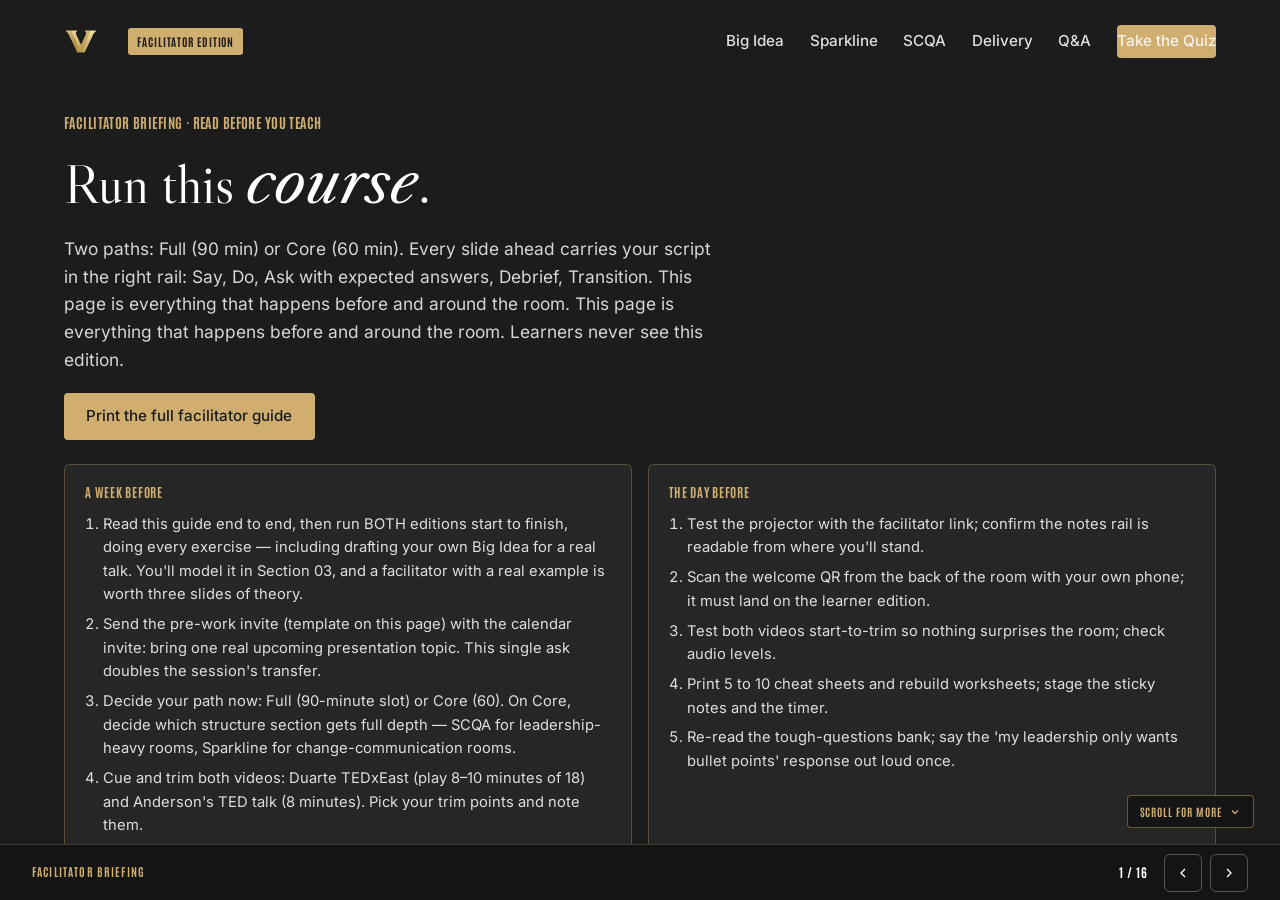
==== commit 2094be39: "Fix scrolling, add wheel advance, printable facilitator guide, new-tab links - Facilitator edition s" ====
--- a/facilitator/index.html
+++ b/facilitator/index.html
@@ -42,7 +42,7 @@
   letter-spacing: .08em; font-size: .7rem; color: var(--vu-black); background: var(--vu-gold-flat);
   padding: .3rem .55rem; border-radius: 3px; margin-left: .9rem; white-space: nowrap; }
 @media (min-width: 1200px) {
-  body.fac .slide { display: grid; grid-template-columns: minmax(0,1fr) 350px; align-items: center; column-gap: 0; overflow: visible; }
+  body.fac .slide { display: grid; grid-template-columns: minmax(0,1fr) 350px; align-items: center; column-gap: 0; overflow-y: auto; overflow-x: hidden; }
   body.fac .slide > .wrap { grid-column: 1; }
   body.fac .slide > .hero__video, body.fac .slide > .hero__canvas, body.fac .slide > .hero__scrim { grid-column: 1 / -1; }
   body.fac .facnote { grid-column: 2; align-self: start; position: sticky; top: calc(var(--nav-h) + 16px);
@@ -133,7 +133,8 @@
     <div class="wrap wrap-wide">
       <p class="eyebrow">Facilitator briefing · Read before you teach</p>
       <h2 class="h2">Run this <em>course</em>.</h2>
-      <p class="lead">Two paths: Full (90 min) or Core (60 min). Every slide ahead carries your script in the right rail: Say, Do, Ask with expected answers, Debrief, Transition. This page is everything that happens before and around the room. Learners never see this edition.</p>
+      <p class="lead">Two paths: Full (90 min) or Core (60 min). Every slide ahead carries your script in the right rail: Say, Do, Ask with expected answers, Debrief, Transition. This page is everything that happens before and around the room. This page is everything that happens before and around the room. Learners never see this edition.</p>
+      <div class="hero__cta" style="margin-top:1.25rem"><a class="btn" href="guide.html" target="_blank" rel="noopener">Print the full facilitator guide</a></div>
       <div class="brief__grid"><div class="brief__box"><h3>A week before</h3><ol><li>Read this guide end to end, then run BOTH editions start to finish, doing every exercise — including drafting your own Big Idea for a real talk. You'll model it in Section 03, and a facilitator with a real example is worth three slides of theory.</li><li>Send the pre-work invite (template on this page) with the calendar invite: bring one real upcoming presentation topic. This single ask doubles the session's transfer.</li><li>Decide your path now: Full (90-minute slot) or Core (60). On Core, decide which structure section gets full depth — SCQA for leadership-heavy rooms, Sparkline for change-communication rooms.</li><li>Cue and trim both videos: Duarte TEDxEast (play 8–10 minutes of 18) and Anderson's TED talk (8 minutes). Pick your trim points and note them.</li><li>Rehearse your own opening line for this session out loud. You are about to teach opening lines; the room will notice yours.</li></ol></div><div class="brief__box"><h3>The day before</h3><ol><li>Test the projector with the facilitator link; confirm the notes rail is readable from where you'll stand.</li><li>Scan the welcome QR from the back of the room with your own phone; it must land on the learner edition.</li><li>Test both videos start-to-trim so nothing surprises the room; check audio levels.</li><li>Print 5 to 10 cheat sheets and rebuild worksheets; stage the sticky notes and the timer.</li><li>Re-read the tough-questions bank; say the 'my leadership only wants bullet points' response out loud once.</li></ol></div><div class="brief__box"><h3>30 minutes before</h3><ol><li>Welcome slide up as people arrive; it does the enrolling for you.</li><li>Close every other tab and app; silence the machine.</li><li>Test arrow-key navigation and one interaction (run a round of Guess the Number, open the SCQA lab).</li><li>Set up the timer where the whole room can see it.</li><li>Write 'PARKING LOT' on the whiteboard, and remember the frame: this room doesn't fear speaking — they've just never been given the architecture.</li></ol></div>
         <div class="brief__box"><h3>Materials</h3><ul><li>Projector or large display and the facilitator link open (this edition)</li><li>Facilitator laptop with arrow keys or clicker; all notifications off</li><li>Learner devices (BYOD) joining via the welcome-slide QR</li><li>A visible timer or stopwatch for the live delivery round — strict timing IS the exercise</li><li>Sticky notes (or a shared doc, virtual) for the Sparkline/SCQA storyboard activity</li><li>A few printed cheat sheets (cheatsheet.html) for anyone without a device</li><li>Printed rebuild worksheets (worksheet.html) as the no-device and projector-failure fallback</li><li>Whiteboard or flip chart for the parking lot and live Big Idea rewrites</li></ul></div>
         <div class="brief__box brief__wide"><h3>When things go sideways</h3><div class="brief__row"><b>If Projector or the site fails mid-session:</b> Teach from the printed cheat sheet: the Big Idea formula, both structures, the delivery rules, and the bridge all work on a whiteboard. The live round and rapid fire never needed a screen; the capstone moves to the printed worksheet.</div><div class="brief__row"><b>If Learner devices can't join (wifi/filters):</b> Run facilitator-only: the trainers play well on the projector with the room voting A/B/C by hands; Big Idea drafting and the capstone move to paper (the worksheet covers both). You lose typing, not learning.</div><div class="brief__row"><b>If You're 10+ minutes behind by the delivery section (06):</b> Declare the Core path silently: cut the remaining video (assign it), run the live round at 60 seconds flat per speaker, and compress the rapid fire to two volunteers. Never cut the live round entirely or the capstone — a presentation course where nobody presented is a contradiction the room will remember.</div><div class="brief__row"><b>If Participants didn't do the pre-work and have no real presentation to draft:</b> Give the universal fallback prompt: 'pitch your leadership on one change that would make your team's work week better.' Everyone has one. It drafts, storyboards, and survives the rapid fire exactly like a real topic — and often becomes one.</div><div class="brief__row"><b>If Someone freezes or visibly panics in the live round:</b> Protect them without excusing them: 'Take a breath — start with just the Big Idea sentence, that's the whole rep.' If they can't, let them pass and re-offer at the end; most take the second chance when the pressure of the queue is gone. Never force it, never make it a moment. AMA's principle applies to facilitation too: no one cares about the stumble but them.</div><div class="brief__row"><b>If A senior leader in the room dominates feedback or turns notes into speeches:</b> Re-anchor the rule warmly: 'One specific note per speaker, framework-anchored — that discipline is half the exercise.' Deputize them as the timer-keeper or the rapid-fire executive; the role channels the energy and they're usually excellent at it.</div></div>
@@ -751,6 +752,6 @@
 
 
 <script src="../assets/js/qrcode.js?v=1"></script>
-<script src="../assets/js/main.js?v=11"></script>
+<script src="../assets/js/main.js?v=12"></script>
 </body>
 </html>
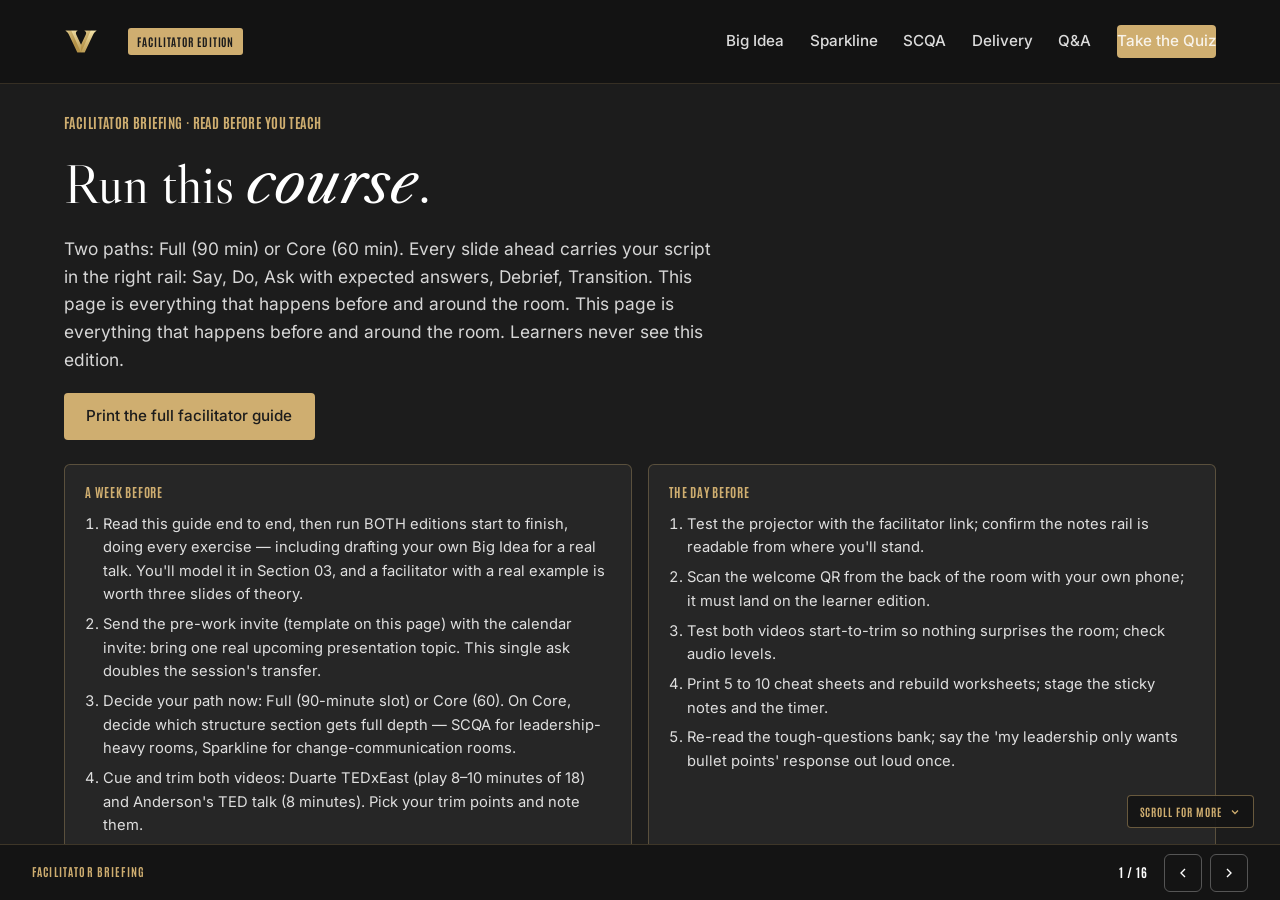
==== commit 940d429f: "Slide images in the printable guide, solid top bar, Manager Voyage marker - facilitator/guide.html n" ====
--- a/facilitator/index.html
+++ b/facilitator/index.html
@@ -175,7 +175,7 @@
     <canvas class="hero__canvas" aria-hidden="true"></canvas>
     <div class="hero__scrim" aria-hidden="true"></div>
     <div class="wrap">
-      <p class="eyebrow" data-reveal>Presentation &amp; Public Speaking · Vanderbilt</p>
+      <p class="eyebrow" data-reveal>Presentation &amp; Public Speaking · Vanderbilt · Manager Voyage</p>
       <h1 class="h-hero" data-reveal>Build the talk.<br><em class="gold-text">Command the room.</em></h1>
       <p class="lead" data-reveal style="margin-top:1.5rem">Public speaking isn't even in America's top 50 fears anymore, so fear was never the real barrier. What separates presenters a room remembers is structure and presence, and both are learnable. Today you rebuild a real presentation with the frameworks the best talks in the world are built on.</p>
       <div class="objectives" data-reveal>
--- a/assets/css/styles.css
+++ b/assets/css/styles.css
@@ -801,3 +801,6 @@
 .scrollhint svg { display: block; }
 @keyframes hintPulse { 0%, 100% { transform: translateY(0); } 50% { transform: translateY(3px); } }
 @media (prefers-reduced-motion: reduce) { .scrollhint.show { animation: none; } }
+
+/* solid top bar on every slide */
+.nav { background: rgba(20,20,20,.97); border-bottom: 1px solid rgba(207,174,112,.18); }
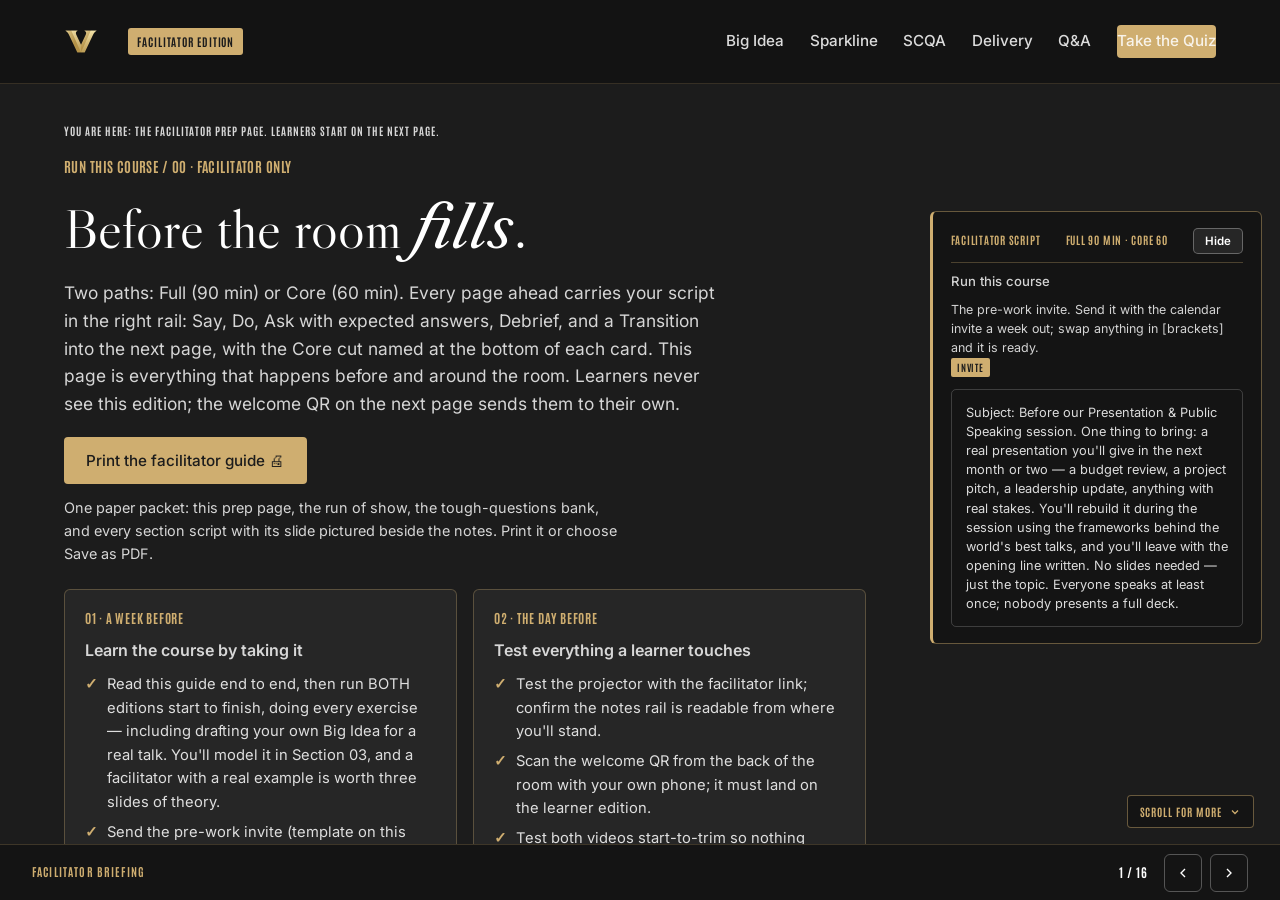
==== commit 6a66a65f: "Redesign facilitator briefing to match the Working Smarter prep page Numbered prep cards with sub-he" ====
--- a/facilitator/index.html
+++ b/facilitator/index.html
@@ -75,8 +75,7 @@
 .facnote__script { margin: 0; font-family: var(--font-serif); font-style: italic; font-size: .88rem; color: #fff; }
 .facnote__mini { margin: .25rem 0 0; font-size: .78rem; color: rgba(255,255,255,.75); }
 .brief__grid { display: grid; gap: 1rem; grid-template-columns: 1fr; margin-top: 1.5rem; }
-@media (min-width: 980px) { .brief__grid { grid-template-columns: repeat(2, 1fr); }
-  body.fac #s-briefing { grid-template-columns: 1fr !important; } }
+@media (min-width: 980px) { .brief__grid { grid-template-columns: repeat(2, 1fr); } }
 .brief__box { background: #262626; border: 1px solid rgba(207,174,112,.3); border-radius: 6px; padding: 1.1rem 1.25rem; font-size: .92rem; }
 .brief__box h3 { font-family: var(--font-condensed); font-weight: 700; text-transform: uppercase; letter-spacing: .06em;
   font-size: .8rem; color: var(--vu-gold-flat); margin-bottom: .6rem; }
@@ -87,7 +86,31 @@
 .brief__q { border-bottom: 1px solid rgba(255,255,255,.08); padding: .4rem 0; }
 .brief__q summary { cursor: pointer; font-weight: 500; color: #fff; }
 .brief__q p { margin: .4rem 0 .2rem; color: rgba(255,255,255,.8); font-size: .9rem; }
+.brief__youarehere { font-family: var(--font-condensed); font-weight: 700; text-transform: uppercase;
+  letter-spacing: .09em; font-size: .68rem; color: rgba(255,255,255,.55); margin-bottom: 1rem; }
+.brief__sub { font-weight: 600; color: #fff; margin: 0 0 .6rem; font-size: 1rem; }
+.brief__printnote { color: rgba(255,255,255,.7); font-size: .9rem; max-width: 62ch; margin-top: .75rem; }
+.brief__box ol.checks, .brief__box ul.checks { list-style: none; padding-left: 0; }
+.brief__box .checks li { position: relative; padding-left: 1.4rem; }
+.brief__box .checks li::before { content: "\2713"; position: absolute; left: 0; color: var(--vu-gold-flat); font-weight: 700; }
+.facnote__invite { border: 1px solid rgba(255,255,255,.18); border-radius: 5px; padding: .8rem .9rem;
+  margin-top: .5rem; font-size: .8rem; color: rgba(255,255,255,.85); white-space: pre-wrap; }
+/* hide/show the facilitator script */
+.facnote__hide { font-family: var(--font-body, Inter, sans-serif); font-weight: 600; font-size: .72rem;
+  color: #fff; background: rgba(255,255,255,.08); border: 1px solid rgba(255,255,255,.3);
+  border-radius: 5px; padding: .3rem .7rem; cursor: pointer; text-transform: none; letter-spacing: 0; }
+.facnote__hide:hover { border-color: var(--vu-gold-flat); }
+body.fac-hide .facnote { display: none !important; }
+@media (min-width: 1200px) { body.fac.fac-hide .slide { grid-template-columns: 1fr; } }
+.facshow { position: fixed; right: clamp(14px, 2vw, 28px); top: calc(var(--nav-h) + 14px); z-index: 96;
+  display: none; align-items: center; gap: .45rem;
+  font-family: var(--font-condensed); font-weight: 700; text-transform: uppercase;
+  letter-spacing: .09em; font-size: .68rem; color: var(--vu-gold-flat);
+  background: rgba(20,20,20,.92); border: 1px solid rgba(207,174,112,.45); border-radius: 4px;
+  padding: .5rem .75rem; cursor: pointer; }
+body.fac-hide .facshow { display: inline-flex; }
 </style>
+
 </head>
 <body class="fac">
 <a class="skip-link" href="#s-agenda">Skip to content</a>
@@ -131,18 +154,21 @@
 
   <section class="slide on-dark" id="s-briefing" data-title="Facilitator briefing">
     <div class="wrap wrap-wide">
-      <p class="eyebrow">Facilitator briefing · Read before you teach</p>
-      <h2 class="h2">Run this <em>course</em>.</h2>
-      <p class="lead">Two paths: Full (90 min) or Core (60 min). Every slide ahead carries your script in the right rail: Say, Do, Ask with expected answers, Debrief, Transition. This page is everything that happens before and around the room. This page is everything that happens before and around the room. Learners never see this edition.</p>
-      <div class="hero__cta" style="margin-top:1.25rem"><a class="btn" href="guide.html" target="_blank" rel="noopener">Print the full facilitator guide</a></div>
-      <div class="brief__grid"><div class="brief__box"><h3>A week before</h3><ol><li>Read this guide end to end, then run BOTH editions start to finish, doing every exercise — including drafting your own Big Idea for a real talk. You'll model it in Section 03, and a facilitator with a real example is worth three slides of theory.</li><li>Send the pre-work invite (template on this page) with the calendar invite: bring one real upcoming presentation topic. This single ask doubles the session's transfer.</li><li>Decide your path now: Full (90-minute slot) or Core (60). On Core, decide which structure section gets full depth — SCQA for leadership-heavy rooms, Sparkline for change-communication rooms.</li><li>Cue and trim both videos: Duarte TEDxEast (play 8–10 minutes of 18) and Anderson's TED talk (8 minutes). Pick your trim points and note them.</li><li>Rehearse your own opening line for this session out loud. You are about to teach opening lines; the room will notice yours.</li></ol></div><div class="brief__box"><h3>The day before</h3><ol><li>Test the projector with the facilitator link; confirm the notes rail is readable from where you'll stand.</li><li>Scan the welcome QR from the back of the room with your own phone; it must land on the learner edition.</li><li>Test both videos start-to-trim so nothing surprises the room; check audio levels.</li><li>Print 5 to 10 cheat sheets and rebuild worksheets; stage the sticky notes and the timer.</li><li>Re-read the tough-questions bank; say the 'my leadership only wants bullet points' response out loud once.</li></ol></div><div class="brief__box"><h3>30 minutes before</h3><ol><li>Welcome slide up as people arrive; it does the enrolling for you.</li><li>Close every other tab and app; silence the machine.</li><li>Test arrow-key navigation and one interaction (run a round of Guess the Number, open the SCQA lab).</li><li>Set up the timer where the whole room can see it.</li><li>Write 'PARKING LOT' on the whiteboard, and remember the frame: this room doesn't fear speaking — they've just never been given the architecture.</li></ol></div>
-        <div class="brief__box"><h3>Materials</h3><ul><li>Projector or large display and the facilitator link open (this edition)</li><li>Facilitator laptop with arrow keys or clicker; all notifications off</li><li>Learner devices (BYOD) joining via the welcome-slide QR</li><li>A visible timer or stopwatch for the live delivery round — strict timing IS the exercise</li><li>Sticky notes (or a shared doc, virtual) for the Sparkline/SCQA storyboard activity</li><li>A few printed cheat sheets (cheatsheet.html) for anyone without a device</li><li>Printed rebuild worksheets (worksheet.html) as the no-device and projector-failure fallback</li><li>Whiteboard or flip chart for the parking lot and live Big Idea rewrites</li></ul></div>
-        <div class="brief__box brief__wide"><h3>When things go sideways</h3><div class="brief__row"><b>If Projector or the site fails mid-session:</b> Teach from the printed cheat sheet: the Big Idea formula, both structures, the delivery rules, and the bridge all work on a whiteboard. The live round and rapid fire never needed a screen; the capstone moves to the printed worksheet.</div><div class="brief__row"><b>If Learner devices can't join (wifi/filters):</b> Run facilitator-only: the trainers play well on the projector with the room voting A/B/C by hands; Big Idea drafting and the capstone move to paper (the worksheet covers both). You lose typing, not learning.</div><div class="brief__row"><b>If You're 10+ minutes behind by the delivery section (06):</b> Declare the Core path silently: cut the remaining video (assign it), run the live round at 60 seconds flat per speaker, and compress the rapid fire to two volunteers. Never cut the live round entirely or the capstone — a presentation course where nobody presented is a contradiction the room will remember.</div><div class="brief__row"><b>If Participants didn't do the pre-work and have no real presentation to draft:</b> Give the universal fallback prompt: 'pitch your leadership on one change that would make your team's work week better.' Everyone has one. It drafts, storyboards, and survives the rapid fire exactly like a real topic — and often becomes one.</div><div class="brief__row"><b>If Someone freezes or visibly panics in the live round:</b> Protect them without excusing them: 'Take a breath — start with just the Big Idea sentence, that's the whole rep.' If they can't, let them pass and re-offer at the end; most take the second chance when the pressure of the queue is gone. Never force it, never make it a moment. AMA's principle applies to facilitation too: no one cares about the stumble but them.</div><div class="brief__row"><b>If A senior leader in the room dominates feedback or turns notes into speeches:</b> Re-anchor the rule warmly: 'One specific note per speaker, framework-anchored — that discipline is half the exercise.' Deputize them as the timer-keeper or the rapid-fire executive; the role channels the energy and they're usually excellent at it.</div></div>
-        <div class="brief__box brief__wide"><h3>Tough questions, ready answers</h3><details class="brief__q"><summary>My leadership only wants bullet points and dense slides. Won't 'one idea per slide' look unprepared?</summary><p>Separate the two artifacts: the PRESENTATION is what you say with minimal slides behind it; the DOCUMENT is the dense leave-behind they can study. Gallo's rule applies to the first, not the second. Minto's Pyramid was literally built for the document. Teams that split deck-as-teleprompter from deck-as-reference find executives read the document and remember the talk — right now yours are getting neither.</p></details><details class="brief__q"><summary>Isn't leading with the answer risky? What if they reject it before I've made my case?</summary><p>The suspense strategy carries the bigger risk: an executive interrupting minute six with 'what are you asking for?' — and now you're improvising your ask under pressure. Leading with the answer doesn't skip the case; it frames every supporting point as evidence for a decision the room can already see. If the answer is genuinely explosive, SCQA still helps: state the Question crisply and signal the answer is coming in one minute, not twenty.</p></details><details class="brief__q"><summary>The Sparkline feels theatrical for a budget review. Is this TED stuff really for internal meetings?</summary><p>Match the tool to the job — that's Section 05's whole point. A routine budget review wants SCQA, maybe just the Answer and support. But the moment a presentation asks people to CHANGE — new process, reorg, strategy shift — you're in persuasion territory, and the What Is/What Could Be gap is the mechanism that moves people. The skill isn't using the Sparkline everywhere; it's noticing which meetings are secretly change talks.</p></details><details class="brief__q"><summary>I hate the sound of my own opening line. How do I know if it's good?</summary><p>Test it on the three failure modes from today: is it an apology? A warm-up ('so, um, thanks for having me, a bit of background…')? A topic announcement ('today I'll talk about Q3')? If it's none of those and it delivers either stakes or the answer inside the first sentence, it's good enough to rehearse — and rehearsal, not redrafting, is what makes it feel natural. The tenth time out loud sounds nothing like the first.</p></details><details class="brief__q"><summary>What about nerves? You said fear isn't the barrier, but my hands still shake.</summary><p>The Chapman data says fear isn't the TOP barrier for most people — not that nerves aren't real. Two honest answers: structure is itself the best anxiolytic (most speaking panic is really 'I don't know what comes next,' and a storyboard fixes that), and arousal reframing works — 'excited AND nervous' outperforms 'calm down' in performance research. Rehearse out loud, know your first sentence cold, and let the hands shake; the room can't see them from four feet away.</p></details><details class="brief__q"><summary>Can AI just build my presentation now?</summary><p>AI drafts well and thinks poorly on your behalf. It can propose Sparkline beats or an SCQA skeleton in seconds — genuinely useful — but the Big Idea is a point of view, and outsourcing your point of view is how you end up presenting a talk you don't believe in front of people who can tell. Use it the way we used the lab today: generate options, then YOU choose and sharpen. If your team took AI Basics or AI 201, this is the human-checkpoint pattern applied to your own deck.</p></details></div>
-        <div class="brief__box brief__wide"><h3>Copy-paste templates</h3><details class="brief__q"><summary>Pre-work invite (paste into the calendar invite)</summary><p>Subject: Before our Presentation &amp; Public Speaking session. One thing to bring: a real presentation you'll give in the next month or two — a budget review, a project pitch, a leadership update, anything with real stakes. You'll rebuild it during the session using the frameworks behind the world's best talks, and you'll leave with the opening line written. No slides needed — just the topic. Everyone speaks at least once; nobody presents a full deck.</p></details><details class="brief__q"><summary>7-day pulse (send one week after)</summary><p>Subject: One week later — did the talk happen? Three quick lines, reply whenever: 1) Did you deliver (or rehearse) the presentation you rebuilt? 2) Which structure did you use — Sparkline or SCQA — and did it hold? 3) Did anyone react to your opening line? Replies come to me only. Talk not scheduled yet? The rebuild card still works; this note is your nudge to book the rehearsal.</p></details><details class="brief__q"><summary>30/60/90-day structure check (send monthly)</summary><p>Subject: The structure check. Two questions: 1) Have you used the Big Idea, Sparkline, or SCQA on a presentation since the session? Which one, and for what room? 2) Managers: in the decks you've reviewed this month, are you seeing fewer bullet walls and more answer-first openings? Reply with a line each. The count of structure-led presentations is the metric the session was designed around.</p></details></div>
+      <p class="brief__youarehere">You are here: the facilitator prep page. Learners start on the next page.</p>
+      <p class="eyebrow">Run this course / 00 · Facilitator only</p>
+      <h2 class="h2">Before the room <em>fills</em>.</h2>
+      <p class="lead">Two paths: Full (90 min) or Core (60 min). Every page ahead carries your script in the right rail: Say, Do, Ask with expected answers, Debrief, and a Transition into the next page, with the Core cut named at the bottom of each card. This page is everything that happens before and around the room. Learners never see this edition; the welcome QR on the next page sends them to their own.</p>
+      <div class="hero__cta" style="margin-top:1.25rem"><a class="btn" href="guide.html" target="_blank" rel="noopener">Print the facilitator guide &#128424;</a></div>
+      <p class="brief__printnote">One paper packet: this prep page, the run of show, the tough-questions bank, and every section script with its slide pictured beside the notes. Print it or choose Save as PDF.</p>
+      <div class="brief__grid"><div class="brief__box"><h3>01 · A week before</h3><p class="brief__sub">Learn the course by taking it</p><ol class="checks"><li>Read this guide end to end, then run BOTH editions start to finish, doing every exercise — including drafting your own Big Idea for a real talk. You'll model it in Section 03, and a facilitator with a real example is worth three slides of theory.</li><li>Send the pre-work invite (template on this page) with the calendar invite: bring one real upcoming presentation topic. This single ask doubles the session's transfer.</li><li>Decide your path now: Full (90-minute slot) or Core (60). On Core, decide which structure section gets full depth — SCQA for leadership-heavy rooms, Sparkline for change-communication rooms.</li><li>Cue and trim both videos: Duarte TEDxEast (play 8–10 minutes of 18) and Anderson's TED talk (8 minutes). Pick your trim points and note them.</li><li>Rehearse your own opening line for this session out loud. You are about to teach opening lines; the room will notice yours.</li></ol></div><div class="brief__box"><h3>02 · The day before</h3><p class="brief__sub">Test everything a learner touches</p><ol class="checks"><li>Test the projector with the facilitator link; confirm the notes rail is readable from where you'll stand.</li><li>Scan the welcome QR from the back of the room with your own phone; it must land on the learner edition.</li><li>Test both videos start-to-trim so nothing surprises the room; check audio levels.</li><li>Print 5 to 10 cheat sheets and rebuild worksheets; stage the sticky notes and the timer.</li><li>Re-read the tough-questions bank; say the 'my leadership only wants bullet points' response out loud once.</li></ol></div><div class="brief__box"><h3>03 · 30 minutes before</h3><p class="brief__sub">Set the room, set the tone</p><ol class="checks"><li>Welcome slide up as people arrive; it does the enrolling for you.</li><li>Close every other tab and app; silence the machine.</li><li>Test arrow-key navigation and one interaction (run a round of Guess the Number, open the SCQA lab).</li><li>Set up the timer where the whole room can see it.</li><li>Write 'PARKING LOT' on the whiteboard, and remember the frame: this room doesn't fear speaking — they've just never been given the architecture.</li></ol></div>
+        <div class="brief__box"><h3>04 · Materials</h3><p class="brief__sub">Have these in hand</p><ul class="checks"><li>Projector or large display and the facilitator link open (this edition)</li><li>Facilitator laptop with arrow keys or clicker; all notifications off</li><li>Learner devices (BYOD) joining via the welcome-slide QR</li><li>A visible timer or stopwatch for the live delivery round — strict timing IS the exercise</li><li>Sticky notes (or a shared doc, virtual) for the Sparkline/SCQA storyboard activity</li><li>A few printed cheat sheets (cheatsheet.html) for anyone without a device</li><li>Printed rebuild worksheets (worksheet.html) as the no-device and projector-failure fallback</li><li>Whiteboard or flip chart for the parking lot and live Big Idea rewrites</li></ul></div>
+        <div class="brief__box brief__wide"><h3>05 · When things go sideways</h3><p class="brief__sub">If it breaks, you have a move</p><div class="brief__row"><b>If Projector or the site fails mid-session:</b> Teach from the printed cheat sheet: the Big Idea formula, both structures, the delivery rules, and the bridge all work on a whiteboard. The live round and rapid fire never needed a screen; the capstone moves to the printed worksheet.</div><div class="brief__row"><b>If Learner devices can't join (wifi/filters):</b> Run facilitator-only: the trainers play well on the projector with the room voting A/B/C by hands; Big Idea drafting and the capstone move to paper (the worksheet covers both). You lose typing, not learning.</div><div class="brief__row"><b>If You're 10+ minutes behind by the delivery section (06):</b> Declare the Core path silently: cut the remaining video (assign it), run the live round at 60 seconds flat per speaker, and compress the rapid fire to two volunteers. Never cut the live round entirely or the capstone — a presentation course where nobody presented is a contradiction the room will remember.</div><div class="brief__row"><b>If Participants didn't do the pre-work and have no real presentation to draft:</b> Give the universal fallback prompt: 'pitch your leadership on one change that would make your team's work week better.' Everyone has one. It drafts, storyboards, and survives the rapid fire exactly like a real topic — and often becomes one.</div><div class="brief__row"><b>If Someone freezes or visibly panics in the live round:</b> Protect them without excusing them: 'Take a breath — start with just the Big Idea sentence, that's the whole rep.' If they can't, let them pass and re-offer at the end; most take the second chance when the pressure of the queue is gone. Never force it, never make it a moment. AMA's principle applies to facilitation too: no one cares about the stumble but them.</div><div class="brief__row"><b>If A senior leader in the room dominates feedback or turns notes into speeches:</b> Re-anchor the rule warmly: 'One specific note per speaker, framework-anchored — that discipline is half the exercise.' Deputize them as the timer-keeper or the rapid-fire executive; the role channels the energy and they're usually excellent at it.</div></div>
+        <div class="brief__box brief__wide"><h3>06 · Tough questions, ready answers</h3><p class="brief__sub">Say each answer out loud once before you teach</p><details class="brief__q"><summary>My leadership only wants bullet points and dense slides. Won't 'one idea per slide' look unprepared?</summary><p>Separate the two artifacts: the PRESENTATION is what you say with minimal slides behind it; the DOCUMENT is the dense leave-behind they can study. Gallo's rule applies to the first, not the second. Minto's Pyramid was literally built for the document. Teams that split deck-as-teleprompter from deck-as-reference find executives read the document and remember the talk — right now yours are getting neither.</p></details><details class="brief__q"><summary>Isn't leading with the answer risky? What if they reject it before I've made my case?</summary><p>The suspense strategy carries the bigger risk: an executive interrupting minute six with 'what are you asking for?' — and now you're improvising your ask under pressure. Leading with the answer doesn't skip the case; it frames every supporting point as evidence for a decision the room can already see. If the answer is genuinely explosive, SCQA still helps: state the Question crisply and signal the answer is coming in one minute, not twenty.</p></details><details class="brief__q"><summary>The Sparkline feels theatrical for a budget review. Is this TED stuff really for internal meetings?</summary><p>Match the tool to the job — that's Section 05's whole point. A routine budget review wants SCQA, maybe just the Answer and support. But the moment a presentation asks people to CHANGE — new process, reorg, strategy shift — you're in persuasion territory, and the What Is/What Could Be gap is the mechanism that moves people. The skill isn't using the Sparkline everywhere; it's noticing which meetings are secretly change talks.</p></details><details class="brief__q"><summary>I hate the sound of my own opening line. How do I know if it's good?</summary><p>Test it on the three failure modes from today: is it an apology? A warm-up ('so, um, thanks for having me, a bit of background…')? A topic announcement ('today I'll talk about Q3')? If it's none of those and it delivers either stakes or the answer inside the first sentence, it's good enough to rehearse — and rehearsal, not redrafting, is what makes it feel natural. The tenth time out loud sounds nothing like the first.</p></details><details class="brief__q"><summary>What about nerves? You said fear isn't the barrier, but my hands still shake.</summary><p>The Chapman data says fear isn't the TOP barrier for most people — not that nerves aren't real. Two honest answers: structure is itself the best anxiolytic (most speaking panic is really 'I don't know what comes next,' and a storyboard fixes that), and arousal reframing works — 'excited AND nervous' outperforms 'calm down' in performance research. Rehearse out loud, know your first sentence cold, and let the hands shake; the room can't see them from four feet away.</p></details><details class="brief__q"><summary>Can AI just build my presentation now?</summary><p>AI drafts well and thinks poorly on your behalf. It can propose Sparkline beats or an SCQA skeleton in seconds — genuinely useful — but the Big Idea is a point of view, and outsourcing your point of view is how you end up presenting a talk you don't believe in front of people who can tell. Use it the way we used the lab today: generate options, then YOU choose and sharpen. If your team took AI Basics or AI 201, this is the human-checkpoint pattern applied to your own deck.</p></details></div>
+        <div class="brief__box brief__wide"><h3>07 · Copy-paste templates</h3><p class="brief__sub">Copy, swap the brackets, send</p><details class="brief__q"><summary>Pre-work invite (paste into the calendar invite)</summary><p>Subject: Before our Presentation &amp; Public Speaking session. One thing to bring: a real presentation you'll give in the next month or two — a budget review, a project pitch, a leadership update, anything with real stakes. You'll rebuild it during the session using the frameworks behind the world's best talks, and you'll leave with the opening line written. No slides needed — just the topic. Everyone speaks at least once; nobody presents a full deck.</p></details><details class="brief__q"><summary>7-day pulse (send one week after)</summary><p>Subject: One week later — did the talk happen? Three quick lines, reply whenever: 1) Did you deliver (or rehearse) the presentation you rebuilt? 2) Which structure did you use — Sparkline or SCQA — and did it hold? 3) Did anyone react to your opening line? Replies come to me only. Talk not scheduled yet? The rebuild card still works; this note is your nudge to book the rehearsal.</p></details><details class="brief__q"><summary>30/60/90-day structure check (send monthly)</summary><p>Subject: The structure check. Two questions: 1) Have you used the Big Idea, Sparkline, or SCQA on a presentation since the session? Which one, and for what room? 2) Managers: in the decks you've reviewed this month, are you seeing fewer bullet walls and more answer-first openings? Reply with a line each. The count of structure-led presentations is the metric the session was designed around.</p></details></div>
       </div>
       <p class="why" style="margin-top:1.5rem"><b>After the session:</b> Immediately: capture the exit commitments (Big Idea sentence, structure chosen, date of the real talk). Seven days out, send the pulse: 'Did you deliver it? Which structure? Did anyone react to your opening line?' At 30/60/90 days, track self-reported use of Big Idea/Sparkline/SCQA on subsequent presentations, and consider a manager or peer spot-check: are decks shifting from bullet-heavy to story-led, and are presenters opening with the answer in leadership settings?</p>
     </div>
+    <aside class="facnote" aria-label="Facilitator notes"><div class="facnote__head"><span>Facilitator script</span><span class="facnote__time">Full 90 min · Core 60</span><button class="facnote__hide" type="button" aria-label="Hide the facilitator script">Hide</button></div><p class="facnote__purpose">Run this course</p><p class="facnote__mini">The pre-work invite. Send it with the calendar invite a week out; swap anything in [brackets] and it is ready.</p><span class="facnote__tag t-say">Invite</span><div class="facnote__invite">Subject: Before our Presentation &amp; Public Speaking session. One thing to bring: a real presentation you'll give in the next month or two — a budget review, a project pitch, a leadership update, anything with real stakes. You'll rebuild it during the session using the frameworks behind the world's best talks, and you'll leave with the opening line written. No slides needed — just the topic. Everyone speaks at least once; nobody presents a full deck.</div></aside>
   </section>
 
   <!-- ============ 0 · WELCOME / QR ============ -->
@@ -165,7 +191,7 @@
         <a class="btn" href="#s-hero">We're ready, let's begin</a>
       </div>
     </div>
-    <aside class="facnote" aria-label="Facilitator notes"><div class="facnote__head"><span>Facilitator</span><span>Full 3 min · Core 2</span></div><p class="facnote__purpose">Get every learner into the experience on their own device and set the contract: everyone speaks today, drafts stay private, and the work targets a real presentation.</p><div class="facnote__blk"><span class="facnote__tag t-say">Say</span><p class="facnote__script">&ldquo;Welcome. Point your camera at that code before we start. Two things about today. First: everyone in this room speaks out loud at least once — sixty to ninety seconds, with exactly one piece of feedback. I'm telling you now so it's not a surprise later. Second: you brought a real presentation, and by the end of this hour it will have a one-sentence Big Idea, a structure, and a written opening line. What you draft stays on your screen.&rdquo;</p></div><div class="facnote__blk"><span class="facnote__tag t-do">Do</span><ol class="facnote__steps"><li>Have this slide projected as people arrive.</li><li>Point at the QR and get phones up before you say anything else.</li><li>Set the contract early: everyone speaks out loud at least once today, 60 to 90 seconds, with one kind and specific note. Naming it now defuses it.</li><li>Confirm by show of hands who brought a real upcoming presentation; note anyone who didn't (the fallback prompt is in contingencies).</li></ol></div><div class="facnote__blk"><span class="facnote__tag t-ask">Ask</span><p class="facnote__script">&ldquo;Quick poll, hands: think of the best presentation you've ever watched a leader give. Was it the content or the delivery that stuck with you?&rdquo;</p><p class="facnote__mini">Expect:</p><ul class="facnote__steps"><li>A genuine split — that's fine, both answers serve the session</li><li>Someone says 'both' or 'the confidence'</li><li>A specific story starts to surface; bank it</li></ul><p class="facnote__mini">Respond: Whatever the split: 'Hold that presentation in your head. Today has a framework for each half of what made it work — and by the recap you'll be able to name exactly what they did.'</p></div><p class="facnote__meta"><b>Validate:</b> 80%+ of the room has the deck open on a device; you know who needs the fallback topic.</p><p class="facnote__meta"><b>Watch for:</b> Visible dread when you announce the live round. Reframe immediately: 60 seconds, one sentence plus an opening line, one note. Reps, not performance.</p><div class="facnote__blk"><span class="facnote__tag t-tra">Transition</span><p class="facnote__script">&ldquo;Here's exactly what you'll walk out able to do.&rdquo;</p></div><p class="facnote__meta facnote__core"><b>60-min core:</b> Core: one scan prompt, the everyone-speaks contract, move on.</p></aside>
+    <aside class="facnote" aria-label="Facilitator notes"><div class="facnote__head"><span>Facilitator script</span><span class="facnote__time">Full 3 min · Core 2</span><button class="facnote__hide" type="button" aria-label="Hide the facilitator script">Hide</button></div><p class="facnote__purpose">Get every learner into the experience on their own device and set the contract: everyone speaks today, drafts stay private, and the work targets a real presentation.</p><div class="facnote__blk"><span class="facnote__tag t-say">Say</span><p class="facnote__script">&ldquo;Welcome. Point your camera at that code before we start. Two things about today. First: everyone in this room speaks out loud at least once — sixty to ninety seconds, with exactly one piece of feedback. I'm telling you now so it's not a surprise later. Second: you brought a real presentation, and by the end of this hour it will have a one-sentence Big Idea, a structure, and a written opening line. What you draft stays on your screen.&rdquo;</p></div><div class="facnote__blk"><span class="facnote__tag t-do">Do</span><ol class="facnote__steps"><li>Have this slide projected as people arrive.</li><li>Point at the QR and get phones up before you say anything else.</li><li>Set the contract early: everyone speaks out loud at least once today, 60 to 90 seconds, with one kind and specific note. Naming it now defuses it.</li><li>Confirm by show of hands who brought a real upcoming presentation; note anyone who didn't (the fallback prompt is in contingencies).</li></ol></div><div class="facnote__blk"><span class="facnote__tag t-ask">Ask</span><p class="facnote__script">&ldquo;Quick poll, hands: think of the best presentation you've ever watched a leader give. Was it the content or the delivery that stuck with you?&rdquo;</p><p class="facnote__mini">Expect:</p><ul class="facnote__steps"><li>A genuine split — that's fine, both answers serve the session</li><li>Someone says 'both' or 'the confidence'</li><li>A specific story starts to surface; bank it</li></ul><p class="facnote__mini">Respond: Whatever the split: 'Hold that presentation in your head. Today has a framework for each half of what made it work — and by the recap you'll be able to name exactly what they did.'</p></div><p class="facnote__meta"><b>Validate:</b> 80%+ of the room has the deck open on a device; you know who needs the fallback topic.</p><p class="facnote__meta"><b>Watch for:</b> Visible dread when you announce the live round. Reframe immediately: 60 seconds, one sentence plus an opening line, one note. Reps, not performance.</p><div class="facnote__blk"><span class="facnote__tag t-tra">Transition</span><p class="facnote__script">&ldquo;Here's exactly what you'll walk out able to do.&rdquo;</p></div><p class="facnote__meta facnote__core"><b>60-min core:</b> Core: one scan prompt, the everyone-speaks contract, move on.</p></aside>
   </section>
 
   <!-- ============ 1 · HERO ============ -->
@@ -202,7 +228,7 @@
         <a class="btn btn--ghost" href="#s-recap">Jump to the quiz</a>
       </div>
     </div>
-    <aside class="facnote" aria-label="Facilitator notes"><div class="facnote__head"><span>Facilitator</span><span>Full 2 min · Core 1</span></div><p class="facnote__purpose">Set the contract: six capabilities, ending in one real presentation rebuilt with the opening line written word for word.</p><div class="facnote__blk"><span class="facnote__tag t-say">Say</span><p class="facnote__script">&ldquo;Six things by the end: you'll know why gravitas and communication decide how your message lands and which pillar is your growth edge. You'll compress your real presentation into one sentence. You'll structure it two ways — the Sparkline for hearts and minds, SCQA for the executive room — and know when to use each. You'll take a live, timed delivery rep. And you'll practice staying composed when the pointed question comes. It all lands in one artifact: your rebuild card, with the opening line written word for word.&rdquo;</p></div><div class="facnote__blk"><span class="facnote__tag t-do">Do</span><ol class="facnote__steps"><li>Read the six objectives briskly, in plain language.</li><li>Land on the sixth: this session ends with a REAL presentation rebuilt — structure chosen, opening line written.</li><li>Name the sources once for credibility: Duarte, Minto/McKinsey, Anderson (TED), Gallo, the AMA, Hewlett's executive presence research.</li><li>Point at the skills row: this course carries Public Speaking, Storytelling, and Strategic Communication credit in the library.</li></ol></div><p class="facnote__meta"><b>Validate:</b> Learners can say what the capstone will be (one real presentation rebuilt, opening line written).</p><p class="facnote__meta"><b>Watch for:</b> The montage pulling attention; advance once the objectives have been read.</p><div class="facnote__blk"><span class="facnote__tag t-tra">Transition</span><p class="facnote__script">&ldquo;Seven ideas, in order — starting with a myth that needs to die.&rdquo;</p></div><p class="facnote__meta facnote__core"><b>60-min core:</b> Core: objectives 2 and 6 out loud; the rest on screen.</p></aside>
+    <aside class="facnote" aria-label="Facilitator notes"><div class="facnote__head"><span>Facilitator script</span><span class="facnote__time">Full 2 min · Core 1</span><button class="facnote__hide" type="button" aria-label="Hide the facilitator script">Hide</button></div><p class="facnote__purpose">Set the contract: six capabilities, ending in one real presentation rebuilt with the opening line written word for word.</p><div class="facnote__blk"><span class="facnote__tag t-say">Say</span><p class="facnote__script">&ldquo;Six things by the end: you'll know why gravitas and communication decide how your message lands and which pillar is your growth edge. You'll compress your real presentation into one sentence. You'll structure it two ways — the Sparkline for hearts and minds, SCQA for the executive room — and know when to use each. You'll take a live, timed delivery rep. And you'll practice staying composed when the pointed question comes. It all lands in one artifact: your rebuild card, with the opening line written word for word.&rdquo;</p></div><div class="facnote__blk"><span class="facnote__tag t-do">Do</span><ol class="facnote__steps"><li>Read the six objectives briskly, in plain language.</li><li>Land on the sixth: this session ends with a REAL presentation rebuilt — structure chosen, opening line written.</li><li>Name the sources once for credibility: Duarte, Minto/McKinsey, Anderson (TED), Gallo, the AMA, Hewlett's executive presence research.</li><li>Point at the skills row: this course carries Public Speaking, Storytelling, and Strategic Communication credit in the library.</li></ol></div><p class="facnote__meta"><b>Validate:</b> Learners can say what the capstone will be (one real presentation rebuilt, opening line written).</p><p class="facnote__meta"><b>Watch for:</b> The montage pulling attention; advance once the objectives have been read.</p><div class="facnote__blk"><span class="facnote__tag t-tra">Transition</span><p class="facnote__script">&ldquo;Seven ideas, in order — starting with a myth that needs to die.&rdquo;</p></div><p class="facnote__meta facnote__core"><b>60-min core:</b> Core: objectives 2 and 6 out loud; the rest on screen.</p></aside>
   </section>
 
   <!-- ============ 2 · AGENDA ============ -->
@@ -220,7 +246,7 @@
         <li data-reveal><span class="num">07</span><div><h3>The tough question</h3><p>The bridge: acknowledge, answer, return to the Big Idea, with composure.</p></div></li>
       </ol>
     </div>
-    <aside class="facnote" aria-label="Facilitator notes"><div class="facnote__head"><span>Facilitator</span><span>Full 1 min · Core skip</span></div><p class="facnote__purpose">Show the arc once so learners can place each tool as it arrives: the case, presence, idea, structure, delivery, defense.</p><div class="facnote__blk"><span class="facnote__tag t-say">Say</span><p class="facnote__script">&ldquo;The arc is simple: first why this skill decides more than you think, then build — one idea, two structures — then deliver it live, then survive the questions.&rdquo;</p></div><div class="facnote__blk"><span class="facnote__tag t-do">Do</span><ol class="facnote__steps"><li>Walk the seven items in one breath each.</li><li>Point out the shape: why it matters (01–02), build the talk (03–05), deliver and defend it (06–07).</li></ol></div><p class="facnote__meta"><b>Validate:</b> None needed; this is orientation.</p><p class="facnote__meta"><b>Watch for:</b> Don't teach here; every concept has its own slide.</p><div class="facnote__blk"><span class="facnote__tag t-tra">Transition</span><p class="facnote__script">&ldquo;Start with the numbers, because half of what you believe about public speaking is folklore.&rdquo;</p></div><p class="facnote__meta facnote__core"><b>60-min core:</b> Core: skip entirely; the deck's structure carries it.</p></aside>
+    <aside class="facnote" aria-label="Facilitator notes"><div class="facnote__head"><span>Facilitator script</span><span class="facnote__time">Full 1 min · Core skip</span><button class="facnote__hide" type="button" aria-label="Hide the facilitator script">Hide</button></div><p class="facnote__purpose">Show the arc once so learners can place each tool as it arrives: the case, presence, idea, structure, delivery, defense.</p><div class="facnote__blk"><span class="facnote__tag t-say">Say</span><p class="facnote__script">&ldquo;The arc is simple: first why this skill decides more than you think, then build — one idea, two structures — then deliver it live, then survive the questions.&rdquo;</p></div><div class="facnote__blk"><span class="facnote__tag t-do">Do</span><ol class="facnote__steps"><li>Walk the seven items in one breath each.</li><li>Point out the shape: why it matters (01–02), build the talk (03–05), deliver and defend it (06–07).</li></ol></div><p class="facnote__meta"><b>Validate:</b> None needed; this is orientation.</p><p class="facnote__meta"><b>Watch for:</b> Don't teach here; every concept has its own slide.</p><div class="facnote__blk"><span class="facnote__tag t-tra">Transition</span><p class="facnote__script">&ldquo;Start with the numbers, because half of what you believe about public speaking is folklore.&rdquo;</p></div><p class="facnote__meta facnote__core"><b>60-min core:</b> Core: skip entirely; the deck's structure carries it.</p></aside>
   </section>
 
   <!-- ============ 3 · 01 THE MYTH & THE CASE ============ -->
@@ -268,7 +294,7 @@
         </div>
       </details>
     </div>
-    <aside class="facnote" aria-label="Facilitator notes"><div class="facnote__head"><span>Facilitator</span><span>Full 8 min · Core 5</span></div><p class="facnote__purpose">Kill the fear myth with the Chapman data and establish the career stakes with Coqual and Deloitte — reframing presenting as a leadership skill, not a stage skill.</p><div class="facnote__blk"><span class="facnote__tag t-say">Say</span><p class="facnote__script">&ldquo;Everything you've heard about public speaking starts with 'it's America's number one fear.' It isn't — and it hasn't been for a while. In the 2024 Chapman Survey it ranked fifty-ninth of eighty-five, a few points below sharks. So if fear isn't what's separating forgettable presenters from the ones a room remembers, what is? That's what these four numbers are about — and I want you to guess each one before I show you.&rdquo;</p></div><div class="facnote__blk"><span class="facnote__tag t-do">Do</span><ol class="facnote__steps"><li>Frame the game: four research findings, guess each number before it's revealed. Missed guesses are the point; they stick.</li><li>Run Guess the Number on devices, or as a room vote on the projector; call for guesses out loud before each reveal.</li><li>Land the reframe after the reveals: if fear isn't the barrier, the barrier is structure and presence — and both are learnable, which is the whole session.</li><li>Run the quick check, then the group discussion: best presentation you've watched — content or delivery?</li><li>Collect one specific 'what made it land' from two or three voices; map each answer to a coming section out loud.</li></ol></div><div class="facnote__blk"><span class="facnote__tag t-ask">Ask</span><p class="facnote__script">&ldquo;If it's not fear holding most presenters back, what is it — in your own experience?&rdquo;</p><p class="facnote__mini">Expect:</p><ul class="facnote__steps"><li>No structure / rambling / no clear point</li><li>Reading the slides, monotone delivery</li><li>Not knowing the audience, wrong altitude for the room</li></ul><p class="facnote__mini">Respond: Collect three or four and sort them out loud: 'Everything you just named is either structure or presence. Nobody said fear. The room just wrote today's agenda.'</p></div><div class="facnote__blk"><span class="facnote__tag t-deb">Debrief</span><p class="facnote__mini">The fear is folklore; the stakes are not. Gravitas and communication decide leadership readiness, and a presentation is where both are on display.</p></div><p class="facnote__meta"><b>Validate:</b> Quick check correct; two or three specific 'what made it land' answers collected and mapped to sections.</p><p class="facnote__meta"><b>Watch for:</b> Someone whose fear IS real and who hears the myth-busting as dismissal. Honor it in one line — 'nerves are real; the data just says they're not the main barrier, and structure is the best treatment for both' — and keep moving.</p><div class="facnote__blk"><span class="facnote__tag t-tra">Transition</span><p class="facnote__script">&ldquo;One sentence before the frameworks — the session's warning label.&rdquo;</p></div><p class="facnote__meta facnote__core"><b>60-min core:</b> Core: Guess the Number as a fast room vote, quick check stays, discussion becomes one show of hands.</p></aside>
+    <aside class="facnote" aria-label="Facilitator notes"><div class="facnote__head"><span>Facilitator script</span><span class="facnote__time">Full 8 min · Core 5</span><button class="facnote__hide" type="button" aria-label="Hide the facilitator script">Hide</button></div><p class="facnote__purpose">Kill the fear myth with the Chapman data and establish the career stakes with Coqual and Deloitte — reframing presenting as a leadership skill, not a stage skill.</p><div class="facnote__blk"><span class="facnote__tag t-say">Say</span><p class="facnote__script">&ldquo;Everything you've heard about public speaking starts with 'it's America's number one fear.' It isn't — and it hasn't been for a while. In the 2024 Chapman Survey it ranked fifty-ninth of eighty-five, a few points below sharks. So if fear isn't what's separating forgettable presenters from the ones a room remembers, what is? That's what these four numbers are about — and I want you to guess each one before I show you.&rdquo;</p></div><div class="facnote__blk"><span class="facnote__tag t-do">Do</span><ol class="facnote__steps"><li>Frame the game: four research findings, guess each number before it's revealed. Missed guesses are the point; they stick.</li><li>Run Guess the Number on devices, or as a room vote on the projector; call for guesses out loud before each reveal.</li><li>Land the reframe after the reveals: if fear isn't the barrier, the barrier is structure and presence — and both are learnable, which is the whole session.</li><li>Run the quick check, then the group discussion: best presentation you've watched — content or delivery?</li><li>Collect one specific 'what made it land' from two or three voices; map each answer to a coming section out loud.</li></ol></div><div class="facnote__blk"><span class="facnote__tag t-ask">Ask</span><p class="facnote__script">&ldquo;If it's not fear holding most presenters back, what is it — in your own experience?&rdquo;</p><p class="facnote__mini">Expect:</p><ul class="facnote__steps"><li>No structure / rambling / no clear point</li><li>Reading the slides, monotone delivery</li><li>Not knowing the audience, wrong altitude for the room</li></ul><p class="facnote__mini">Respond: Collect three or four and sort them out loud: 'Everything you just named is either structure or presence. Nobody said fear. The room just wrote today's agenda.'</p></div><div class="facnote__blk"><span class="facnote__tag t-deb">Debrief</span><p class="facnote__mini">The fear is folklore; the stakes are not. Gravitas and communication decide leadership readiness, and a presentation is where both are on display.</p></div><p class="facnote__meta"><b>Validate:</b> Quick check correct; two or three specific 'what made it land' answers collected and mapped to sections.</p><p class="facnote__meta"><b>Watch for:</b> Someone whose fear IS real and who hears the myth-busting as dismissal. Honor it in one line — 'nerves are real; the data just says they're not the main barrier, and structure is the best treatment for both' — and keep moving.</p><div class="facnote__blk"><span class="facnote__tag t-tra">Transition</span><p class="facnote__script">&ldquo;One sentence before the frameworks — the session's warning label.&rdquo;</p></div><p class="facnote__meta facnote__core"><b>60-min core:</b> Core: Guess the Number as a fast room vote, quick check stays, discussion becomes one show of hands.</p></aside>
   </section>
 
   <!-- ============ 4 · MANIFESTO ============ -->
@@ -277,7 +303,7 @@
       <p class="eyebrow" data-reveal>The core idea</p>
       <p>You can coach out a weak delivery. You can't coach in a weak idea.</p>
     </div>
-    <aside class="facnote" aria-label="Facilitator notes"><div class="facnote__head"><span>Facilitator</span><span>Full 1 min · Core skip</span></div><p class="facnote__purpose">One beat of stillness to lock Anderson's core insight before the tooling begins.</p><div class="facnote__blk"><span class="facnote__tag t-say">Say</span><p class="facnote__script">&ldquo;You can coach out a weak delivery. You can't coach in a weak idea.&rdquo;</p></div><div class="facnote__blk"><span class="facnote__tag t-do">Do</span><ol class="facnote__steps"><li>Let the line animate word by word. Say nothing until it finishes.</li><li>Read it once, slowly, then advance.</li></ol></div><p class="facnote__meta"><b>Validate:</b> None; this is pacing.</p><p class="facnote__meta"><b>Watch for:</b> The urge to talk over it. Don't.</p><div class="facnote__blk"><span class="facnote__tag t-tra">Transition</span><p class="facnote__script">&ldquo;Which is why we build the idea first and polish the delivery after. But first — the presence the idea travels on.&rdquo;</p></div><p class="facnote__meta facnote__core"><b>60-min core:</b> Core: skip; say the line yourself as you pass it.</p></aside>
+    <aside class="facnote" aria-label="Facilitator notes"><div class="facnote__head"><span>Facilitator script</span><span class="facnote__time">Full 1 min · Core skip</span><button class="facnote__hide" type="button" aria-label="Hide the facilitator script">Hide</button></div><p class="facnote__purpose">One beat of stillness to lock Anderson's core insight before the tooling begins.</p><div class="facnote__blk"><span class="facnote__tag t-say">Say</span><p class="facnote__script">&ldquo;You can coach out a weak delivery. You can't coach in a weak idea.&rdquo;</p></div><div class="facnote__blk"><span class="facnote__tag t-do">Do</span><ol class="facnote__steps"><li>Let the line animate word by word. Say nothing until it finishes.</li><li>Read it once, slowly, then advance.</li></ol></div><p class="facnote__meta"><b>Validate:</b> None; this is pacing.</p><p class="facnote__meta"><b>Watch for:</b> The urge to talk over it. Don't.</p><div class="facnote__blk"><span class="facnote__tag t-tra">Transition</span><p class="facnote__script">&ldquo;Which is why we build the idea first and polish the delivery after. But first — the presence the idea travels on.&rdquo;</p></div><p class="facnote__meta facnote__core"><b>60-min core:</b> Core: skip; say the line yourself as you pass it.</p></aside>
   </section>
 
   <!-- ============ 5 · 02 EXECUTIVE PRESENCE ============ -->
@@ -332,7 +358,7 @@
         </div>
       </details>
     </div>
-    <aside class="facnote" aria-label="Facilitator notes"><div class="facnote__head"><span>Facilitator</span><span>Full 8 min · Core 4</span></div><p class="facnote__purpose">Install Hewlett's three-pillar model with its real weights, make it sight-readable in presentation moments, and get each learner a named growth edge for the capstone.</p><div class="facnote__blk"><span class="facnote__tag t-say">Say</span><p class="facnote__script">&ldquo;Hewlett's team asked 268 senior executives what actually signals leadership readiness. Sixty-seven percent said gravitas — confidence, decisiveness, grace under fire. Twenty-eight percent said communication. Five percent said appearance. Now the useful part: communication is how the room sees your gravitas. You can be brilliant under pressure in private and it counts for nothing in the meeting where careers are decided. That meeting is usually a presentation — which is why this is a leadership course wearing a public-speaking costume.&rdquo;</p></div><div class="facnote__blk"><span class="facnote__tag t-do">Do</span><ol class="facnote__steps"><li>Walk the three cards with the numbers attached: gravitas 67, communication 28, appearance 5 — and the twist, that communication is how the room SEES gravitas.</li><li>Name the appearance paradox honestly: least important, yet blunders there are disproportionately costly. The move is making it a non-event.</li><li>Send them to Spot the Pillar: five presentation scenes, name the pillar at work or at fault.</li><li>Run the solo activity: rank your own three pillars, write one moment your weakest cost you something.</li><li>Land the stake: executives put presence at roughly 26 percent of promotion decisions. Every presentation is quietly an interview.</li></ol></div><div class="facnote__blk"><span class="facnote__tag t-ask">Ask</span><p class="facnote__script">&ldquo;Gut call, ten seconds: which pillar is YOUR growth edge — and what did it cost you most recently?&rdquo;</p><p class="facnote__mini">Expect:</p><ul class="facnote__steps"><li>Communication confessions: rambling, burying the point</li><li>Gravitas: crumbling under the hard question, over-apologizing</li><li>A brave appearance answer, usually about virtual-meeting presence</li></ul><p class="facnote__mini">Respond: No commentary on individual answers — just: 'Write the moment down. The capstone aims your rebuild at exactly that spot, and Sections 06 and 07 are the gym for the two big pillars.'</p></div><div class="facnote__blk"><span class="facnote__tag t-deb">Debrief</span><p class="facnote__mini">Three pillars, real weights, and each of you has a target. Now we build the thing the pillars carry: the idea.</p></div><p class="facnote__meta"><b>Validate:</b> 4+ of 5 on the trainer for most of the room; every learner has a written weakest-pillar moment (it feeds the capstone).</p><p class="facnote__meta"><b>Watch for:</b> The model turning into a fixed-trait test ('I'm just not a gravitas person'). Keep it behavioral: gravitas is a set of trainable moves — composure under challenge, going deep without flinching — and Section 07 drills exactly that.</p><div class="facnote__blk"><span class="facnote__tag t-tra">Transition</span><p class="facnote__script">&ldquo;And the idea has a brutal test: can you say it in one sentence?&rdquo;</p></div><p class="facnote__meta facnote__core"><b>60-min core:</b> Core: cards with numbers in ninety seconds, trainer on devices, solo ranking in thirty silent seconds.</p></aside>
+    <aside class="facnote" aria-label="Facilitator notes"><div class="facnote__head"><span>Facilitator script</span><span class="facnote__time">Full 8 min · Core 4</span><button class="facnote__hide" type="button" aria-label="Hide the facilitator script">Hide</button></div><p class="facnote__purpose">Install Hewlett's three-pillar model with its real weights, make it sight-readable in presentation moments, and get each learner a named growth edge for the capstone.</p><div class="facnote__blk"><span class="facnote__tag t-say">Say</span><p class="facnote__script">&ldquo;Hewlett's team asked 268 senior executives what actually signals leadership readiness. Sixty-seven percent said gravitas — confidence, decisiveness, grace under fire. Twenty-eight percent said communication. Five percent said appearance. Now the useful part: communication is how the room sees your gravitas. You can be brilliant under pressure in private and it counts for nothing in the meeting where careers are decided. That meeting is usually a presentation — which is why this is a leadership course wearing a public-speaking costume.&rdquo;</p></div><div class="facnote__blk"><span class="facnote__tag t-do">Do</span><ol class="facnote__steps"><li>Walk the three cards with the numbers attached: gravitas 67, communication 28, appearance 5 — and the twist, that communication is how the room SEES gravitas.</li><li>Name the appearance paradox honestly: least important, yet blunders there are disproportionately costly. The move is making it a non-event.</li><li>Send them to Spot the Pillar: five presentation scenes, name the pillar at work or at fault.</li><li>Run the solo activity: rank your own three pillars, write one moment your weakest cost you something.</li><li>Land the stake: executives put presence at roughly 26 percent of promotion decisions. Every presentation is quietly an interview.</li></ol></div><div class="facnote__blk"><span class="facnote__tag t-ask">Ask</span><p class="facnote__script">&ldquo;Gut call, ten seconds: which pillar is YOUR growth edge — and what did it cost you most recently?&rdquo;</p><p class="facnote__mini">Expect:</p><ul class="facnote__steps"><li>Communication confessions: rambling, burying the point</li><li>Gravitas: crumbling under the hard question, over-apologizing</li><li>A brave appearance answer, usually about virtual-meeting presence</li></ul><p class="facnote__mini">Respond: No commentary on individual answers — just: 'Write the moment down. The capstone aims your rebuild at exactly that spot, and Sections 06 and 07 are the gym for the two big pillars.'</p></div><div class="facnote__blk"><span class="facnote__tag t-deb">Debrief</span><p class="facnote__mini">Three pillars, real weights, and each of you has a target. Now we build the thing the pillars carry: the idea.</p></div><p class="facnote__meta"><b>Validate:</b> 4+ of 5 on the trainer for most of the room; every learner has a written weakest-pillar moment (it feeds the capstone).</p><p class="facnote__meta"><b>Watch for:</b> The model turning into a fixed-trait test ('I'm just not a gravitas person'). Keep it behavioral: gravitas is a set of trainable moves — composure under challenge, going deep without flinching — and Section 07 drills exactly that.</p><div class="facnote__blk"><span class="facnote__tag t-tra">Transition</span><p class="facnote__script">&ldquo;And the idea has a brutal test: can you say it in one sentence?&rdquo;</p></div><p class="facnote__meta facnote__core"><b>60-min core:</b> Core: cards with numbers in ninety seconds, trainer on devices, solo ranking in thirty silent seconds.</p></aside>
   </section>
 
   <!-- ============ 6 · 03 THE BIG IDEA ============ -->
@@ -400,7 +426,7 @@
         </div>
       </details>
     </div>
-    <aside class="facnote" aria-label="Facilitator notes"><div class="facnote__head"><span>Facilitator</span><span>Full 12 min · Core 9</span></div><p class="facnote__purpose">Install Duarte's Big Idea discipline (point of view + stakes, one sentence) and get every learner a drafted Big Idea for their real presentation — the raw material for everything after.</p><div class="facnote__blk"><span class="facnote__tag t-say">Say</span><p class="facnote__script">&ldquo;Nancy Duarte studied the greatest talks ever given looking for their common architecture, and the foundation is always the same: one Big Idea. Not a topic — a point of view, plus what's at stake, in one sentence. 'Our Q3 results' commits to nothing; nobody can disagree with it, so nobody can care about it. 'We should double down on enterprise, because SMB churn just outpaced our new-logo growth' — that's a stance with a cost attached, and now the whole deck has a job: prove it. Here's the uncomfortable truth in the formula: if you can't compress your presentation into one sentence, the deck isn't unclear. The thinking is. Let's find out.&rdquo;</p></div><div class="facnote__blk"><span class="facnote__tag t-do">Do</span><ol class="facnote__steps"><li>Teach the formula with the contrast pair: 'Our Q3 results' is a topic; 'double down on enterprise because SMB churn outpaced new-logo growth' is a Big Idea.</li><li>Send them to Topic or Big Idea: five sentences, call each one. The two-ideas-fused item teaches the most.</li><li>Run the private drafter: point of view plus stakes, assembled on their own screens. Circulate and pressure-test two or three aloud: 'Is that one idea, or three?'</li><li>Play the Duarte TEDxEast clip (8–10 minutes of 18) on the Full path — she applies the structure to MLK and Jobs, which sets up the next section.</li><li>Run the group pressure-test from Go deeper: volunteers read theirs, the room applies the tests, rewrite the fuzziest one live.</li></ol></div><div class="facnote__blk"><span class="facnote__tag t-ask">Ask</span><p class="facnote__script">&ldquo;Why is it so hard to compress a presentation into one sentence — and what does it tell you when you can't?&rdquo;</p><p class="facnote__mini">Expect:</p><ul class="facnote__steps"><li>Because we start in the slides instead of the idea</li><li>Because it's really three presentations wearing one deck</li><li>Because committing to a stance feels risky; a topic is safe</li></ul><p class="facnote__mini">Respond: Anchor the third one when it comes: 'Exactly — a topic can't be wrong, which is why it can't be interesting. The Big Idea takes the risk a presentation exists to take. If the stance is wrong, better to find out in one sentence than in slide forty.'</p></div><div class="facnote__blk"><span class="facnote__tag t-deb">Debrief</span><p class="facnote__mini">One sentence, one idea, stakes attached. That sentence is your Q&amp;A anchor, your opening line's raw material, and the test every slide must pass: does it serve the Big Idea?</p></div><p class="facnote__meta"><b>Validate:</b> 4+ of 5 on the trainer; every learner has a drafted Big Idea sentence on their screen or paper — this is the section's non-negotiable output.</p><p class="facnote__meta"><b>Watch for:</b> Drafts that are secretly topics ('an update on the program') or two ideas fused with 'and also.' The kind pressure-test: 'What do you want them to DO? What happens if they don't?' — the answers usually contain the real Big Idea.</p><div class="facnote__blk"><span class="facnote__tag t-tra">Transition</span><p class="facnote__script">&ldquo;Now the idea needs a shape. Duarte found one in the greatest speeches in history — and it isn't a straight line.&rdquo;</p></div><p class="facnote__meta facnote__core"><b>60-min core:</b> Core: contrast pair, trainer fast, drafter at full length (protect it), cut the video (assign as the week's watch), pressure-test one draft instead of three.</p></aside>
+    <aside class="facnote" aria-label="Facilitator notes"><div class="facnote__head"><span>Facilitator script</span><span class="facnote__time">Full 12 min · Core 9</span><button class="facnote__hide" type="button" aria-label="Hide the facilitator script">Hide</button></div><p class="facnote__purpose">Install Duarte's Big Idea discipline (point of view + stakes, one sentence) and get every learner a drafted Big Idea for their real presentation — the raw material for everything after.</p><div class="facnote__blk"><span class="facnote__tag t-say">Say</span><p class="facnote__script">&ldquo;Nancy Duarte studied the greatest talks ever given looking for their common architecture, and the foundation is always the same: one Big Idea. Not a topic — a point of view, plus what's at stake, in one sentence. 'Our Q3 results' commits to nothing; nobody can disagree with it, so nobody can care about it. 'We should double down on enterprise, because SMB churn just outpaced our new-logo growth' — that's a stance with a cost attached, and now the whole deck has a job: prove it. Here's the uncomfortable truth in the formula: if you can't compress your presentation into one sentence, the deck isn't unclear. The thinking is. Let's find out.&rdquo;</p></div><div class="facnote__blk"><span class="facnote__tag t-do">Do</span><ol class="facnote__steps"><li>Teach the formula with the contrast pair: 'Our Q3 results' is a topic; 'double down on enterprise because SMB churn outpaced new-logo growth' is a Big Idea.</li><li>Send them to Topic or Big Idea: five sentences, call each one. The two-ideas-fused item teaches the most.</li><li>Run the private drafter: point of view plus stakes, assembled on their own screens. Circulate and pressure-test two or three aloud: 'Is that one idea, or three?'</li><li>Play the Duarte TEDxEast clip (8–10 minutes of 18) on the Full path — she applies the structure to MLK and Jobs, which sets up the next section.</li><li>Run the group pressure-test from Go deeper: volunteers read theirs, the room applies the tests, rewrite the fuzziest one live.</li></ol></div><div class="facnote__blk"><span class="facnote__tag t-ask">Ask</span><p class="facnote__script">&ldquo;Why is it so hard to compress a presentation into one sentence — and what does it tell you when you can't?&rdquo;</p><p class="facnote__mini">Expect:</p><ul class="facnote__steps"><li>Because we start in the slides instead of the idea</li><li>Because it's really three presentations wearing one deck</li><li>Because committing to a stance feels risky; a topic is safe</li></ul><p class="facnote__mini">Respond: Anchor the third one when it comes: 'Exactly — a topic can't be wrong, which is why it can't be interesting. The Big Idea takes the risk a presentation exists to take. If the stance is wrong, better to find out in one sentence than in slide forty.'</p></div><div class="facnote__blk"><span class="facnote__tag t-deb">Debrief</span><p class="facnote__mini">One sentence, one idea, stakes attached. That sentence is your Q&amp;A anchor, your opening line's raw material, and the test every slide must pass: does it serve the Big Idea?</p></div><p class="facnote__meta"><b>Validate:</b> 4+ of 5 on the trainer; every learner has a drafted Big Idea sentence on their screen or paper — this is the section's non-negotiable output.</p><p class="facnote__meta"><b>Watch for:</b> Drafts that are secretly topics ('an update on the program') or two ideas fused with 'and also.' The kind pressure-test: 'What do you want them to DO? What happens if they don't?' — the answers usually contain the real Big Idea.</p><div class="facnote__blk"><span class="facnote__tag t-tra">Transition</span><p class="facnote__script">&ldquo;Now the idea needs a shape. Duarte found one in the greatest speeches in history — and it isn't a straight line.&rdquo;</p></div><p class="facnote__meta facnote__core"><b>60-min core:</b> Core: contrast pair, trainer fast, drafter at full length (protect it), cut the video (assign as the week's watch), pressure-test one draft instead of three.</p></aside>
   </section>
 
   <!-- ============ 7 · 04 THE SPARKLINE ============ -->
@@ -443,7 +469,7 @@
         </div>
       </details>
     </div>
-    <aside class="facnote" aria-label="Facilitator notes"><div class="facnote__head"><span>Facilitator</span><span>Full 9 min · Core 6</span></div><p class="facnote__purpose">Install Duarte's Sparkline shape (What Is ↔ What Could Be → New Bliss) as a storyboarding tool, and drill beat-recognition until learners can storyboard their own talk.</p><div class="facnote__blk"><span class="facnote__tag t-say">Say</span><p class="facnote__script">&ldquo;Duarte put the greatest speeches in history under a microscope and found the same shape: they alternate. Here's what is — the world as it stands, with its pain made concrete. Here's what could be. Back to what is — because the audience needs you to acknowledge the obstacle. Then a bigger what could be. And it ends on what she calls New Bliss: the picture of the world after the room says yes. The gap between reality and vision is the engine — every alternation widens it, and the audience crosses it for you. You don't build slides first. You storyboard these beats on sticky notes, and the deck comes last.&rdquo;</p></div><div class="facnote__blk"><span class="facnote__tag t-do">Do</span><ol class="facnote__steps"><li>Draw the shape as you teach it — literally sketch the alternating line on the whiteboard: reality, vision, reality, bigger vision, New Bliss.</li><li>Name where it comes from: Duarte traced it under MLK's Dream speech (the broken promise against the dream) and Jobs' iPhone launch (2007's clunky phones against the device in his pocket).</li><li>Send them to Tag the Beat: five beats from one onboarding pitch, tag each. The return-to-reality beat teaches the most.</li><li>Walk the storyboard template on the gold card: beats on sticky notes BEFORE slides.</li><li>Run the group storyboard: 3–4 beats for one member's Big Idea, read aloud as a paragraph.</li></ol></div><div class="facnote__blk"><span class="facnote__tag t-ask">Ask</span><p class="facnote__script">&ldquo;Why does RETURNING to 'What Is' after painting the vision make the talk stronger, not weaker?&rdquo;</p><p class="facnote__mini">Expect:</p><ul class="facnote__steps"><li>It's honest — the room knows the obstacles exist</li><li>It builds credibility; pure optimism sounds like sales</li><li>It creates the tension that makes the resolution land</li></ul><p class="facnote__mini">Respond: All three are right; land the second hardest: 'An audience that hears you name the obstacle trusts your vision twice as much. The Sparkline isn't hype — it's honesty with a shape.'</p></div><div class="facnote__blk"><span class="facnote__tag t-deb">Debrief</span><p class="facnote__mini">Beats before slides, alternation as the engine, and never end on an obstacle. That's the shape for hearts and minds. But there's a room where suspense is a liability…</p></div><p class="facnote__meta"><b>Validate:</b> 4+ of 5 on the trainer; each group has a 3–4 beat storyboard read aloud.</p><p class="facnote__meta"><b>Watch for:</b> Groups skipping the return to What Is — straight-line optimism reads as salesmanship. The return to reality after each vision is what builds credibility; say it explicitly when you see it missing.</p><div class="facnote__blk"><span class="facnote__tag t-tra">Transition</span><p class="facnote__script">&ldquo;…the executive room. Different audience, opposite structure.&rdquo;</p></div><p class="facnote__meta facnote__core"><b>60-min core:</b> Core: sketch the shape, trainer on devices, storyboard as a 3-minute solo exercise instead of groups. (Leadership-heavy Core rooms may compress this further in favor of full-depth SCQA.)</p></aside>
+    <aside class="facnote" aria-label="Facilitator notes"><div class="facnote__head"><span>Facilitator script</span><span class="facnote__time">Full 9 min · Core 6</span><button class="facnote__hide" type="button" aria-label="Hide the facilitator script">Hide</button></div><p class="facnote__purpose">Install Duarte's Sparkline shape (What Is ↔ What Could Be → New Bliss) as a storyboarding tool, and drill beat-recognition until learners can storyboard their own talk.</p><div class="facnote__blk"><span class="facnote__tag t-say">Say</span><p class="facnote__script">&ldquo;Duarte put the greatest speeches in history under a microscope and found the same shape: they alternate. Here's what is — the world as it stands, with its pain made concrete. Here's what could be. Back to what is — because the audience needs you to acknowledge the obstacle. Then a bigger what could be. And it ends on what she calls New Bliss: the picture of the world after the room says yes. The gap between reality and vision is the engine — every alternation widens it, and the audience crosses it for you. You don't build slides first. You storyboard these beats on sticky notes, and the deck comes last.&rdquo;</p></div><div class="facnote__blk"><span class="facnote__tag t-do">Do</span><ol class="facnote__steps"><li>Draw the shape as you teach it — literally sketch the alternating line on the whiteboard: reality, vision, reality, bigger vision, New Bliss.</li><li>Name where it comes from: Duarte traced it under MLK's Dream speech (the broken promise against the dream) and Jobs' iPhone launch (2007's clunky phones against the device in his pocket).</li><li>Send them to Tag the Beat: five beats from one onboarding pitch, tag each. The return-to-reality beat teaches the most.</li><li>Walk the storyboard template on the gold card: beats on sticky notes BEFORE slides.</li><li>Run the group storyboard: 3–4 beats for one member's Big Idea, read aloud as a paragraph.</li></ol></div><div class="facnote__blk"><span class="facnote__tag t-ask">Ask</span><p class="facnote__script">&ldquo;Why does RETURNING to 'What Is' after painting the vision make the talk stronger, not weaker?&rdquo;</p><p class="facnote__mini">Expect:</p><ul class="facnote__steps"><li>It's honest — the room knows the obstacles exist</li><li>It builds credibility; pure optimism sounds like sales</li><li>It creates the tension that makes the resolution land</li></ul><p class="facnote__mini">Respond: All three are right; land the second hardest: 'An audience that hears you name the obstacle trusts your vision twice as much. The Sparkline isn't hype — it's honesty with a shape.'</p></div><div class="facnote__blk"><span class="facnote__tag t-deb">Debrief</span><p class="facnote__mini">Beats before slides, alternation as the engine, and never end on an obstacle. That's the shape for hearts and minds. But there's a room where suspense is a liability…</p></div><p class="facnote__meta"><b>Validate:</b> 4+ of 5 on the trainer; each group has a 3–4 beat storyboard read aloud.</p><p class="facnote__meta"><b>Watch for:</b> Groups skipping the return to What Is — straight-line optimism reads as salesmanship. The return to reality after each vision is what builds credibility; say it explicitly when you see it missing.</p><div class="facnote__blk"><span class="facnote__tag t-tra">Transition</span><p class="facnote__script">&ldquo;…the executive room. Different audience, opposite structure.&rdquo;</p></div><p class="facnote__meta facnote__core"><b>60-min core:</b> Core: sketch the shape, trainer on devices, storyboard as a 3-minute solo exercise instead of groups. (Leadership-heavy Core rooms may compress this further in favor of full-depth SCQA.)</p></aside>
   </section>
 
   <!-- ============ 8 · 05 SCQA ============ -->
@@ -489,7 +515,7 @@
         </div>
       </details>
     </div>
-    <aside class="facnote" aria-label="Facilitator notes"><div class="facnote__head"><span>Facilitator</span><span>Full 10 min · Core 7</span></div><p class="facnote__purpose">Install Minto's SCQA with the answer-first discipline, let learners FEEL the exec room react in the graded lab, and make structure choice an audience-analysis decision.</p><div class="facnote__blk"><span class="facnote__tag t-say">Say</span><p class="facnote__script">&ldquo;Barbara Minto built the Pyramid Principle at McKinsey for one audience: senior people with brutal calendars. The structure is SCQA. Situation — the facts the room already accepts, and it's the shortest part; resist the history lesson. Complication — what makes right now untenable: a deadline, named stakes. Question — the exact question the room should now be asking. And the Answer — stated FIRST, specific, costed, dated. Duarte builds tension; Minto respects scarce attention. Neither is better; they're for different rooms, and choosing between them IS the audience analysis. You're about to brief a leadership room with four sentences of their attention. Build it well and watch what happens.&rdquo;</p></div><div class="facnote__blk"><span class="facnote__tag t-do">Do</span><ol class="facnote__steps"><li>Teach the four parts with their traps: Situation (shortest part — only what the room accepts), Complication (deadline + named stakes), Question (crystallize it), Answer (first, specific, costed, dated).</li><li>Name the lineage: Barbara Minto built this at McKinsey, and consultants still run on it because executive attention is scarce.</li><li>Send them to the Exec Briefing Lab: build the support-team briefing one part at a time, watch the room's reaction change. The weak-Answer option teaches the most.</li><li>Run the quick check (ten minutes with the exec committee: SCQA).</li><li>Run the conversion activity from Go deeper: re-cast the Sparkline storyboard as SCQA, read both aloud, debrief which the CFO would rather hear.</li></ol></div><div class="facnote__blk"><span class="facnote__tag t-ask">Ask</span><p class="facnote__script">&ldquo;McKinsey's own playbook optimizes for scarce executive attention. What's the risk of building suspense with a leadership audience that just wants the bottom line?&rdquo;</p><p class="facnote__mini">Expect:</p><ul class="facnote__steps"><li>They interrupt with 'what's the ask?' and you lose the thread</li><li>They decide you don't know your own answer</li><li>They mentally check out and read the deck ahead of you</li></ul><p class="facnote__mini">Respond: All real, and the second is the killer: 'In an executive room, withholding the answer doesn't read as storytelling — it reads as not having one. Lead with it, and every minute after becomes evidence instead of preamble.'</p></div><div class="facnote__blk"><span class="facnote__tag t-deb">Debrief</span><p class="facnote__mini">Answer first, Situation short, Complication with teeth. And the meta-skill: Sparkline for hearts and minds, SCQA for decisions — chosen deliberately, per room.</p></div><p class="facnote__meta"><b>Validate:</b> Most learners reach the strong reaction in the lab; the quick check lands; groups can articulate when each structure wins.</p><p class="facnote__meta"><b>Watch for:</b> The over-built Situation — most presenters' instinct is to give history lessons. Minto's rule: the Situation is only what the room already agrees is true, and it's the SHORTEST part. Also watch for hearing SCQA as 'the smart one' — it's the right tool for decisions, not universally superior.</p><div class="facnote__blk"><span class="facnote__tag t-tra">Transition</span><p class="facnote__script">&ldquo;The talk is built. Now the part everyone thinks the course is about: saying it out loud.&rdquo;</p></div><p class="facnote__meta facnote__core"><b>60-min core:</b> Core: parts with traps in two minutes, lab at full length (it IS the instruction), quick check stays, cut the conversion activity. (This section gets full depth in leadership-heavy Core rooms.)</p></aside>
+    <aside class="facnote" aria-label="Facilitator notes"><div class="facnote__head"><span>Facilitator script</span><span class="facnote__time">Full 10 min · Core 7</span><button class="facnote__hide" type="button" aria-label="Hide the facilitator script">Hide</button></div><p class="facnote__purpose">Install Minto's SCQA with the answer-first discipline, let learners FEEL the exec room react in the graded lab, and make structure choice an audience-analysis decision.</p><div class="facnote__blk"><span class="facnote__tag t-say">Say</span><p class="facnote__script">&ldquo;Barbara Minto built the Pyramid Principle at McKinsey for one audience: senior people with brutal calendars. The structure is SCQA. Situation — the facts the room already accepts, and it's the shortest part; resist the history lesson. Complication — what makes right now untenable: a deadline, named stakes. Question — the exact question the room should now be asking. And the Answer — stated FIRST, specific, costed, dated. Duarte builds tension; Minto respects scarce attention. Neither is better; they're for different rooms, and choosing between them IS the audience analysis. You're about to brief a leadership room with four sentences of their attention. Build it well and watch what happens.&rdquo;</p></div><div class="facnote__blk"><span class="facnote__tag t-do">Do</span><ol class="facnote__steps"><li>Teach the four parts with their traps: Situation (shortest part — only what the room accepts), Complication (deadline + named stakes), Question (crystallize it), Answer (first, specific, costed, dated).</li><li>Name the lineage: Barbara Minto built this at McKinsey, and consultants still run on it because executive attention is scarce.</li><li>Send them to the Exec Briefing Lab: build the support-team briefing one part at a time, watch the room's reaction change. The weak-Answer option teaches the most.</li><li>Run the quick check (ten minutes with the exec committee: SCQA).</li><li>Run the conversion activity from Go deeper: re-cast the Sparkline storyboard as SCQA, read both aloud, debrief which the CFO would rather hear.</li></ol></div><div class="facnote__blk"><span class="facnote__tag t-ask">Ask</span><p class="facnote__script">&ldquo;McKinsey's own playbook optimizes for scarce executive attention. What's the risk of building suspense with a leadership audience that just wants the bottom line?&rdquo;</p><p class="facnote__mini">Expect:</p><ul class="facnote__steps"><li>They interrupt with 'what's the ask?' and you lose the thread</li><li>They decide you don't know your own answer</li><li>They mentally check out and read the deck ahead of you</li></ul><p class="facnote__mini">Respond: All real, and the second is the killer: 'In an executive room, withholding the answer doesn't read as storytelling — it reads as not having one. Lead with it, and every minute after becomes evidence instead of preamble.'</p></div><div class="facnote__blk"><span class="facnote__tag t-deb">Debrief</span><p class="facnote__mini">Answer first, Situation short, Complication with teeth. And the meta-skill: Sparkline for hearts and minds, SCQA for decisions — chosen deliberately, per room.</p></div><p class="facnote__meta"><b>Validate:</b> Most learners reach the strong reaction in the lab; the quick check lands; groups can articulate when each structure wins.</p><p class="facnote__meta"><b>Watch for:</b> The over-built Situation — most presenters' instinct is to give history lessons. Minto's rule: the Situation is only what the room already agrees is true, and it's the SHORTEST part. Also watch for hearing SCQA as 'the smart one' — it's the right tool for decisions, not universally superior.</p><div class="facnote__blk"><span class="facnote__tag t-tra">Transition</span><p class="facnote__script">&ldquo;The talk is built. Now the part everyone thinks the course is about: saying it out loud.&rdquo;</p></div><p class="facnote__meta facnote__core"><b>60-min core:</b> Core: parts with traps in two minutes, lab at full length (it IS the instruction), quick check stays, cut the conversion activity. (This section gets full depth in leadership-heavy Core rooms.)</p></aside>
   </section>
 
   <!-- ============ 9 · 06 DELIVERY ============ -->
@@ -542,7 +568,7 @@
         </div>
       </details>
     </div>
-    <aside class="facnote" aria-label="Facilitator notes"><div class="facnote__head"><span>Facilitator</span><span>Full 14 min · Core 10</span></div><p class="facnote__purpose">Install the converged delivery playbook (Anderson, Gallo, AMA) and give every participant one timed, live speaking rep with exactly one piece of framework-anchored feedback — the session's centerpiece.</p><div class="facnote__blk"><span class="facnote__tag t-say">Say</span><p class="facnote__script">&ldquo;Chris Anderson has coached every TED speaker of the modern era. Carmine Gallo studied hundreds of the best. The AMA has trained executive speakers for decades. Strip their advice to what converges and you get five rules: talk like a person, not an orator. Never make the room read while you talk — one idea per slide, detail in the handout. Use your voice as the highlighter: change pace, and pause before the thing that matters. Never over-apologize — no one cares about your mistake but you, until you teach them to. And rehearse out loud, timed, because reading slides silently the night before is not rehearsal. None of this needs talent. All of it needs reps — and yours is in about four minutes.&rdquo;</p></div><div class="facnote__blk"><span class="facnote__tag t-do">Do</span><ol class="facnote__steps"><li>Teach the converged playbook fast: conversational register, no bullet walls, modulate the voice, never over-apologize, rehearse out loud.</li><li>Send them to Fix the Delivery: five moments, pick the research-backed fix. It pre-loads the feedback vocabulary for the live round.</li><li>Play the Anderson TED clip (8 min) on the Full path.</li><li>Run the LIVE ROUND — the centerpiece: every participant delivers their Big Idea plus opening line, 60–90 seconds, timer visible, strictly enforced.</li><li>Enforce the feedback rule: exactly ONE specific, actionable, framework-anchored note per speaker, starting with what worked. You model the first one.</li><li>Keep momentum: no re-dos, no pile-ons, warm energy. Reps over perfection.</li></ol></div><div class="facnote__blk"><span class="facnote__tag t-ask">Ask</span><p class="facnote__script">&ldquo;After the round — to the room: what note did you hear someone ELSE get that you're stealing for yourself?&rdquo;</p><p class="facnote__mini">Expect:</p><ul class="facnote__steps"><li>The pause before the ask</li><li>Cut the second sentence — the first one was the opener</li><li>Say it, don't read it</li></ul><p class="facnote__mini">Respond: Let three or four land, then name what happened: 'You just got fifteen coaching notes for the price of one. That's why the round is public — the Observer's seat teaches as much as the speaker's.'</p></div><div class="facnote__blk"><span class="facnote__tag t-deb">Debrief</span><p class="facnote__mini">Everyone spoke, everyone got one true note, and nobody died — the Chapman survey was right. The note you got is your rehearsal focus; the note you stole is your bonus.</p></div><p class="facnote__meta"><b>Validate:</b> EVERY participant has spoken once and received one note; 4+ of 5 on the trainer. This section's completion is the session's objective 4 evidence.</p><p class="facnote__meta"><b>Watch for:</b> Feedback drift into pile-ons or vague praise ('that was great!'). Redirect to the frameworks: 'great pause before the ask' teaches; 'good job' doesn't. And watch the timer yourself — the round's discipline is half its value.</p><div class="facnote__blk"><span class="facnote__tag t-tra">Transition</span><p class="facnote__script">&ldquo;One skill left, and it's the one that happens after your last slide: the pointed question.&rdquo;</p></div><p class="facnote__meta facnote__core"><b>60-min core:</b> Core: playbook in ninety seconds, trainer stays, cut the video (assign), live round at 60 seconds flat per speaker. The live round is the floor — never cut it.</p></aside>
+    <aside class="facnote" aria-label="Facilitator notes"><div class="facnote__head"><span>Facilitator script</span><span class="facnote__time">Full 14 min · Core 10</span><button class="facnote__hide" type="button" aria-label="Hide the facilitator script">Hide</button></div><p class="facnote__purpose">Install the converged delivery playbook (Anderson, Gallo, AMA) and give every participant one timed, live speaking rep with exactly one piece of framework-anchored feedback — the session's centerpiece.</p><div class="facnote__blk"><span class="facnote__tag t-say">Say</span><p class="facnote__script">&ldquo;Chris Anderson has coached every TED speaker of the modern era. Carmine Gallo studied hundreds of the best. The AMA has trained executive speakers for decades. Strip their advice to what converges and you get five rules: talk like a person, not an orator. Never make the room read while you talk — one idea per slide, detail in the handout. Use your voice as the highlighter: change pace, and pause before the thing that matters. Never over-apologize — no one cares about your mistake but you, until you teach them to. And rehearse out loud, timed, because reading slides silently the night before is not rehearsal. None of this needs talent. All of it needs reps — and yours is in about four minutes.&rdquo;</p></div><div class="facnote__blk"><span class="facnote__tag t-do">Do</span><ol class="facnote__steps"><li>Teach the converged playbook fast: conversational register, no bullet walls, modulate the voice, never over-apologize, rehearse out loud.</li><li>Send them to Fix the Delivery: five moments, pick the research-backed fix. It pre-loads the feedback vocabulary for the live round.</li><li>Play the Anderson TED clip (8 min) on the Full path.</li><li>Run the LIVE ROUND — the centerpiece: every participant delivers their Big Idea plus opening line, 60–90 seconds, timer visible, strictly enforced.</li><li>Enforce the feedback rule: exactly ONE specific, actionable, framework-anchored note per speaker, starting with what worked. You model the first one.</li><li>Keep momentum: no re-dos, no pile-ons, warm energy. Reps over perfection.</li></ol></div><div class="facnote__blk"><span class="facnote__tag t-ask">Ask</span><p class="facnote__script">&ldquo;After the round — to the room: what note did you hear someone ELSE get that you're stealing for yourself?&rdquo;</p><p class="facnote__mini">Expect:</p><ul class="facnote__steps"><li>The pause before the ask</li><li>Cut the second sentence — the first one was the opener</li><li>Say it, don't read it</li></ul><p class="facnote__mini">Respond: Let three or four land, then name what happened: 'You just got fifteen coaching notes for the price of one. That's why the round is public — the Observer's seat teaches as much as the speaker's.'</p></div><div class="facnote__blk"><span class="facnote__tag t-deb">Debrief</span><p class="facnote__mini">Everyone spoke, everyone got one true note, and nobody died — the Chapman survey was right. The note you got is your rehearsal focus; the note you stole is your bonus.</p></div><p class="facnote__meta"><b>Validate:</b> EVERY participant has spoken once and received one note; 4+ of 5 on the trainer. This section's completion is the session's objective 4 evidence.</p><p class="facnote__meta"><b>Watch for:</b> Feedback drift into pile-ons or vague praise ('that was great!'). Redirect to the frameworks: 'great pause before the ask' teaches; 'good job' doesn't. And watch the timer yourself — the round's discipline is half its value.</p><div class="facnote__blk"><span class="facnote__tag t-tra">Transition</span><p class="facnote__script">&ldquo;One skill left, and it's the one that happens after your last slide: the pointed question.&rdquo;</p></div><p class="facnote__meta facnote__core"><b>60-min core:</b> Core: playbook in ninety seconds, trainer stays, cut the video (assign), live round at 60 seconds flat per speaker. The live round is the floor — never cut it.</p></aside>
   </section>
 
   <!-- ============ 10 · 07 THE TOUGH QUESTION ============ -->
@@ -585,7 +611,7 @@
         </div>
       </details>
     </div>
-    <aside class="facnote" aria-label="Facilitator notes"><div class="facnote__head"><span>Facilitator</span><span>Full 8 min · Core 5</span></div><p class="facnote__purpose">Install the AMA bridge (acknowledge → answer → return) and drill composure under rapid fire — the gravitas gym.</p><div class="facnote__blk"><span class="facnote__tag t-say">Say</span><p class="facnote__script">&ldquo;The moment presenters fear most is the pointed question from the most senior person in the room — and it's also the moment gravitas is most visible, which makes it an opportunity wearing a threat costume. The move is the bridge, three beats: acknowledge the question honestly, including whatever is true in it. Answer it directly — or commit to a date you will: 'I don't want to guess; you'll have it Thursday.' Then return to your Big Idea: 'and the reason this matters for today's decision is…' The question is not an attack. It's the room taking your idea seriously enough to test it — and every question you bridge is another rep of your Big Idea landing.&rdquo;</p></div><div class="facnote__blk"><span class="facnote__tag t-do">Do</span><ol class="facnote__steps"><li>Teach the bridge with its three beats, and the honest deferral as a full member of the toolkit: 'I'll have it to you Thursday' plus the return.</li><li>Send them to Judge the Bridge: five pointed questions, pick the composed response. The hostile-framing item teaches the most.</li><li>Walk SHRM's six pre-speaking questions on the gold card: half the tough questions never come because you answered them in the talk.</li><li>Run the rapid fire: you (or a deputized volunteer executive) fire 2–3 pointed questions at each presenter from the live round; presenter bridges.</li><li>Call one thing per exchange: bridge landed, or where it wobbled.</li></ol></div><div class="facnote__blk"><span class="facnote__tag t-ask">Ask</span><p class="facnote__script">&ldquo;What's the actual question you're most afraid of getting on YOUR presentation — and what's the one-sentence answer?&rdquo;</p><p class="facnote__mini">Expect:</p><ul class="facnote__steps"><li>Cost questions, almost universally</li><li>'Why hasn't this been done already?'</li><li>Someone admits they don't know their answer yet — the honest one</li></ul><p class="facnote__mini">Respond: For the honest one: 'That fear is a gift — it just told you what to prepare. Write the three questions you're most afraid of and one-sentence answers before any leadership talk. You already know what they are; the fear is the tell.'</p></div><div class="facnote__blk"><span class="facnote__tag t-deb">Debrief</span><p class="facnote__mini">Acknowledge, answer, return. Composed is not defensive, the deferral-with-a-date is strength, and the three feared questions get drafted before the talk, not survived during it.</p></div><p class="facnote__meta"><b>Validate:</b> 4+ of 5 on the trainer; each rapid-fire presenter completes at least one full bridge (acknowledge, answer, return).</p><p class="facnote__meta"><b>Watch for:</b> Answers that never return to the Big Idea — the most common wobble. And defensiveness dressed as confidence: 'with respect, that's unfair' is a flag, not a bridge. Model the concession move: 'what's true in that question is…'</p><div class="facnote__blk"><span class="facnote__tag t-tra">Transition</span><p class="facnote__script">&ldquo;Toolkit complete. Quiz first, then the card that rebuilds your real talk.&rdquo;</p></div><p class="facnote__meta facnote__core"><b>60-min core:</b> Core: bridge plus trainer stay, rapid fire compresses to two volunteers, SHRM card pointed at verbally.</p></aside>
+    <aside class="facnote" aria-label="Facilitator notes"><div class="facnote__head"><span>Facilitator script</span><span class="facnote__time">Full 8 min · Core 5</span><button class="facnote__hide" type="button" aria-label="Hide the facilitator script">Hide</button></div><p class="facnote__purpose">Install the AMA bridge (acknowledge → answer → return) and drill composure under rapid fire — the gravitas gym.</p><div class="facnote__blk"><span class="facnote__tag t-say">Say</span><p class="facnote__script">&ldquo;The moment presenters fear most is the pointed question from the most senior person in the room — and it's also the moment gravitas is most visible, which makes it an opportunity wearing a threat costume. The move is the bridge, three beats: acknowledge the question honestly, including whatever is true in it. Answer it directly — or commit to a date you will: 'I don't want to guess; you'll have it Thursday.' Then return to your Big Idea: 'and the reason this matters for today's decision is…' The question is not an attack. It's the room taking your idea seriously enough to test it — and every question you bridge is another rep of your Big Idea landing.&rdquo;</p></div><div class="facnote__blk"><span class="facnote__tag t-do">Do</span><ol class="facnote__steps"><li>Teach the bridge with its three beats, and the honest deferral as a full member of the toolkit: 'I'll have it to you Thursday' plus the return.</li><li>Send them to Judge the Bridge: five pointed questions, pick the composed response. The hostile-framing item teaches the most.</li><li>Walk SHRM's six pre-speaking questions on the gold card: half the tough questions never come because you answered them in the talk.</li><li>Run the rapid fire: you (or a deputized volunteer executive) fire 2–3 pointed questions at each presenter from the live round; presenter bridges.</li><li>Call one thing per exchange: bridge landed, or where it wobbled.</li></ol></div><div class="facnote__blk"><span class="facnote__tag t-ask">Ask</span><p class="facnote__script">&ldquo;What's the actual question you're most afraid of getting on YOUR presentation — and what's the one-sentence answer?&rdquo;</p><p class="facnote__mini">Expect:</p><ul class="facnote__steps"><li>Cost questions, almost universally</li><li>'Why hasn't this been done already?'</li><li>Someone admits they don't know their answer yet — the honest one</li></ul><p class="facnote__mini">Respond: For the honest one: 'That fear is a gift — it just told you what to prepare. Write the three questions you're most afraid of and one-sentence answers before any leadership talk. You already know what they are; the fear is the tell.'</p></div><div class="facnote__blk"><span class="facnote__tag t-deb">Debrief</span><p class="facnote__mini">Acknowledge, answer, return. Composed is not defensive, the deferral-with-a-date is strength, and the three feared questions get drafted before the talk, not survived during it.</p></div><p class="facnote__meta"><b>Validate:</b> 4+ of 5 on the trainer; each rapid-fire presenter completes at least one full bridge (acknowledge, answer, return).</p><p class="facnote__meta"><b>Watch for:</b> Answers that never return to the Big Idea — the most common wobble. And defensiveness dressed as confidence: 'with respect, that's unfair' is a flag, not a bridge. Model the concession move: 'what's true in that question is…'</p><div class="facnote__blk"><span class="facnote__tag t-tra">Transition</span><p class="facnote__script">&ldquo;Toolkit complete. Quiz first, then the card that rebuilds your real talk.&rdquo;</p></div><p class="facnote__meta facnote__core"><b>60-min core:</b> Core: bridge plus trainer stay, rapid fire compresses to two volunteers, SHRM card pointed at verbally.</p></aside>
   </section>
 
   <!-- ============ 11 · RECAP QUIZ ============ -->
@@ -606,7 +632,7 @@
         <div id="recapResult" hidden aria-live="polite"></div>
       </div>
     </div>
-    <aside class="facnote" aria-label="Facilitator notes"><div class="facnote__head"><span>Facilitator</span><span>Full 4 min · Core 4</span></div><p class="facnote__purpose">Score the session's knowledge against the six objectives before the capstone applies it (Kirkpatrick Level 2).</p><div class="facnote__blk"><span class="facnote__tag t-say">Say</span><p class="facnote__script">&ldquo;Six questions, one per big idea. This is the systems check before you rebuild the talk that leaves the room with you.&rdquo;</p></div><div class="facnote__blk"><span class="facnote__tag t-do">Do</span><ol class="facnote__steps"><li>Everyone takes it on their own device, all six questions.</li><li>Ask for hands on 5-or-better; celebrate briefly.</li><li>For any question the room visibly missed, do a 30-second reteach from the relevant slide, not a lecture.</li></ol></div><p class="facnote__meta"><b>Validate:</b> Room mode at 5/6 or better. The quiz maps onto the objectives, so misses tell you exactly what to reteach.</p><p class="facnote__meta"><b>Watch for:</b> Racing. Frame it as a check before the rebuild, not a race.</p><div class="facnote__blk"><span class="facnote__tag t-tra">Transition</span><p class="facnote__script">&ldquo;Now the only part of today that changes your next presentation.&rdquo;</p></div><p class="facnote__meta facnote__core"><b>60-min core:</b> Core: keep at full length; this is the objectives' evidence.</p></aside>
+    <aside class="facnote" aria-label="Facilitator notes"><div class="facnote__head"><span>Facilitator script</span><span class="facnote__time">Full 4 min · Core 4</span><button class="facnote__hide" type="button" aria-label="Hide the facilitator script">Hide</button></div><p class="facnote__purpose">Score the session's knowledge against the six objectives before the capstone applies it (Kirkpatrick Level 2).</p><div class="facnote__blk"><span class="facnote__tag t-say">Say</span><p class="facnote__script">&ldquo;Six questions, one per big idea. This is the systems check before you rebuild the talk that leaves the room with you.&rdquo;</p></div><div class="facnote__blk"><span class="facnote__tag t-do">Do</span><ol class="facnote__steps"><li>Everyone takes it on their own device, all six questions.</li><li>Ask for hands on 5-or-better; celebrate briefly.</li><li>For any question the room visibly missed, do a 30-second reteach from the relevant slide, not a lecture.</li></ol></div><p class="facnote__meta"><b>Validate:</b> Room mode at 5/6 or better. The quiz maps onto the objectives, so misses tell you exactly what to reteach.</p><p class="facnote__meta"><b>Watch for:</b> Racing. Frame it as a check before the rebuild, not a race.</p><div class="facnote__blk"><span class="facnote__tag t-tra">Transition</span><p class="facnote__script">&ldquo;Now the only part of today that changes your next presentation.&rdquo;</p></div><p class="facnote__meta facnote__core"><b>60-min core:</b> Core: keep at full length; this is the objectives' evidence.</p></aside>
   </section>
 
   <!-- ============ 12 · PRESENTATION REBUILD (capstone) ============ -->
@@ -662,7 +688,7 @@
         <div class="lab__outcome" id="planOut" hidden aria-live="polite"></div>
       </div>
     </div>
-    <aside class="facnote" aria-label="Facilitator notes"><div class="facnote__head"><span>Facilitator</span><span>Full 6 min · Core 5</span></div><p class="facnote__purpose">Convert the session into one rebuilt presentation: Big Idea, structure chosen for the room, literal opening line, one thing cut, rehearsal implied. The transfer artifact and the Level 3 seed.</p><div class="facnote__blk"><span class="facnote__tag t-say">Say</span><p class="facnote__script">&ldquo;Frameworks don't change presentations; rebuilt presentations do. Six decisions, and you've already drafted most of them: the talk — what, when, who. Your Big Idea, pasted from Section 03. The structure, chosen for THAT room, not your comfort. Your literal opening line — the exact first sentence, no apology, no warm-up; stakes or answer, sentence one. The thing you're cutting, because every rebuild is also a deletion. And the date. When you're done, say your structure and opening line out loud. A spoken opening line survives the walk to the podium; a silent one dies backstage.&rdquo;</p></div><div class="facnote__blk"><span class="facnote__tag t-do">Do</span><ol class="facnote__steps"><li>Frame it: frameworks don't change presentations; rebuilt presentations do. Six fields, most already drafted in earlier sections.</li><li>Give quiet time; this is individual work. Circulate for stuck learners: the Big Idea from Section 03 pastes straight in.</li><li>Watch field 4 — the literal opening line. Push past topic announcements: stakes or answer in the first sentence.</li><li>Push the copy-button moment, then the public commitment: structure and opening line, out loud or in chat.</li><li>Close the loop: rehearse out loud once with one honest human before the talk; write one line of evidence after it.</li></ol></div><div class="facnote__blk"><span class="facnote__tag t-ask">Ask</span><p class="facnote__script">&ldquo;What's most likely to make you skip the rebuild — and what's your plan for that obstacle?&rdquo;</p><p class="facnote__mini">Expect:</p><ul class="facnote__steps"><li>No time; the deck already exists</li><li>My team expects the old format</li><li>The rehearsal step feels awkward</li></ul><p class="facnote__mini">Respond: Existing deck: 'rebuild the OPENING and the structure of the first five slides; that's 80 percent of the effect for 20 percent of the work.' Format expectations: 'nobody has ever complained that a presentation was too clear.' Rehearsal: 'one run, phone camera, alone. Watch it once. You'll never skip it again.'</p></div><div class="facnote__blk"><span class="facnote__tag t-deb">Debrief</span><p class="facnote__mini">One talk, one structure, one opening line, one deletion, one date. Your next presentation is about to be the before-and-after everyone else notices.</p></div><p class="facnote__meta"><b>Validate:</b> Every learner builds a card (all six fields) and states structure plus opening line aloud or in chat. The card plus the 7-day pulse plus the 30/60/90 structure check is the evidence chain.</p><p class="facnote__meta"><b>Watch for:</b> Opening lines that are secretly apologies or agenda announcements. The test from the cheat sheet: does the first sentence deliver stakes or the answer? Also vague talks ('some upcoming meeting') — push to a named, dated presentation.</p><div class="facnote__blk"><span class="facnote__tag t-tra">Transition</span><p class="facnote__script">&ldquo;Reference shelf in one breath, and then the send-off.&rdquo;</p></div><p class="facnote__meta facnote__core"><b>60-min core:</b> Core: protect at full length minus the read-alouds; never cut the capstone.</p></aside>
+    <aside class="facnote" aria-label="Facilitator notes"><div class="facnote__head"><span>Facilitator script</span><span class="facnote__time">Full 6 min · Core 5</span><button class="facnote__hide" type="button" aria-label="Hide the facilitator script">Hide</button></div><p class="facnote__purpose">Convert the session into one rebuilt presentation: Big Idea, structure chosen for the room, literal opening line, one thing cut, rehearsal implied. The transfer artifact and the Level 3 seed.</p><div class="facnote__blk"><span class="facnote__tag t-say">Say</span><p class="facnote__script">&ldquo;Frameworks don't change presentations; rebuilt presentations do. Six decisions, and you've already drafted most of them: the talk — what, when, who. Your Big Idea, pasted from Section 03. The structure, chosen for THAT room, not your comfort. Your literal opening line — the exact first sentence, no apology, no warm-up; stakes or answer, sentence one. The thing you're cutting, because every rebuild is also a deletion. And the date. When you're done, say your structure and opening line out loud. A spoken opening line survives the walk to the podium; a silent one dies backstage.&rdquo;</p></div><div class="facnote__blk"><span class="facnote__tag t-do">Do</span><ol class="facnote__steps"><li>Frame it: frameworks don't change presentations; rebuilt presentations do. Six fields, most already drafted in earlier sections.</li><li>Give quiet time; this is individual work. Circulate for stuck learners: the Big Idea from Section 03 pastes straight in.</li><li>Watch field 4 — the literal opening line. Push past topic announcements: stakes or answer in the first sentence.</li><li>Push the copy-button moment, then the public commitment: structure and opening line, out loud or in chat.</li><li>Close the loop: rehearse out loud once with one honest human before the talk; write one line of evidence after it.</li></ol></div><div class="facnote__blk"><span class="facnote__tag t-ask">Ask</span><p class="facnote__script">&ldquo;What's most likely to make you skip the rebuild — and what's your plan for that obstacle?&rdquo;</p><p class="facnote__mini">Expect:</p><ul class="facnote__steps"><li>No time; the deck already exists</li><li>My team expects the old format</li><li>The rehearsal step feels awkward</li></ul><p class="facnote__mini">Respond: Existing deck: 'rebuild the OPENING and the structure of the first five slides; that's 80 percent of the effect for 20 percent of the work.' Format expectations: 'nobody has ever complained that a presentation was too clear.' Rehearsal: 'one run, phone camera, alone. Watch it once. You'll never skip it again.'</p></div><div class="facnote__blk"><span class="facnote__tag t-deb">Debrief</span><p class="facnote__mini">One talk, one structure, one opening line, one deletion, one date. Your next presentation is about to be the before-and-after everyone else notices.</p></div><p class="facnote__meta"><b>Validate:</b> Every learner builds a card (all six fields) and states structure plus opening line aloud or in chat. The card plus the 7-day pulse plus the 30/60/90 structure check is the evidence chain.</p><p class="facnote__meta"><b>Watch for:</b> Opening lines that are secretly apologies or agenda announcements. The test from the cheat sheet: does the first sentence deliver stakes or the answer? Also vague talks ('some upcoming meeting') — push to a named, dated presentation.</p><div class="facnote__blk"><span class="facnote__tag t-tra">Transition</span><p class="facnote__script">&ldquo;Reference shelf in one breath, and then the send-off.&rdquo;</p></div><p class="facnote__meta facnote__core"><b>60-min core:</b> Core: protect at full length minus the read-alouds; never cut the capstone.</p></aside>
   </section>
 
   <!-- ============ 13 · GLOSSARY ============ -->
@@ -686,7 +712,7 @@
         <button class="flip" data-reveal aria-label="Seven principles, flip for definition"><div class="flip__inner"><div class="flip__face flip__front"><span class="hint">Term</span><h3>AMA's Seven Principles</h3></div><div class="flip__face flip__back"><span class="hint">Definition</span><p>Perception, Perfection, Visualization, Discipline, Description, Inspiration, Anticipation — and the mantra: no one cares about your mistake but you.</p></div></div></button>
       </div>
     </div>
-    <aside class="facnote" aria-label="Facilitator notes"><div class="facnote__head"><span>Facilitator</span><span>Full 1 min · Core skip</span></div><p class="facnote__purpose">Signpost the reference layer; it lives here for after the session.</p><div class="facnote__blk"><span class="facnote__tag t-say">Say</span><p class="facnote__script">&ldquo;Every term from today lives here as flip cards — including MECE, for the next time a consultant uses it at you.&rdquo;</p></div><div class="facnote__blk"><span class="facnote__tag t-do">Do</span><ol class="facnote__steps"><li>Flip one card on the projector (MECE is a good pick; it gets a smile and reteaches the Pyramid).</li><li>Tell them it's all here whenever they need the vocabulary back.</li></ol></div><p class="facnote__meta"><b>Validate:</b> None; reference material.</p><p class="facnote__meta"><b>Watch for:</b> Don't tour all thirteen cards; one flip makes the point.</p><div class="facnote__blk"><span class="facnote__tag t-tra">Transition</span><p class="facnote__script">&ldquo;Last slide. One talk left — yours.&rdquo;</p></div><p class="facnote__meta facnote__core"><b>60-min core:</b> Core: skip; point at it verbally from the closing slide.</p></aside>
+    <aside class="facnote" aria-label="Facilitator notes"><div class="facnote__head"><span>Facilitator script</span><span class="facnote__time">Full 1 min · Core skip</span><button class="facnote__hide" type="button" aria-label="Hide the facilitator script">Hide</button></div><p class="facnote__purpose">Signpost the reference layer; it lives here for after the session.</p><div class="facnote__blk"><span class="facnote__tag t-say">Say</span><p class="facnote__script">&ldquo;Every term from today lives here as flip cards — including MECE, for the next time a consultant uses it at you.&rdquo;</p></div><div class="facnote__blk"><span class="facnote__tag t-do">Do</span><ol class="facnote__steps"><li>Flip one card on the projector (MECE is a good pick; it gets a smile and reteaches the Pyramid).</li><li>Tell them it's all here whenever they need the vocabulary back.</li></ol></div><p class="facnote__meta"><b>Validate:</b> None; reference material.</p><p class="facnote__meta"><b>Watch for:</b> Don't tour all thirteen cards; one flip makes the point.</p><div class="facnote__blk"><span class="facnote__tag t-tra">Transition</span><p class="facnote__script">&ldquo;Last slide. One talk left — yours.&rdquo;</p></div><p class="facnote__meta facnote__core"><b>60-min core:</b> Core: skip; point at it verbally from the closing slide.</p></aside>
   </section>
 
   <!-- ============ 14 · CLOSING ============ -->
@@ -744,7 +770,7 @@
     </div>
   </div>
 </footer>
-    <aside class="facnote" aria-label="Facilitator notes"><div class="facnote__head"><span>Facilitator</span><span>Full 3 min · Core 2</span></div><p class="facnote__purpose">Convert rebuild cards into spoken commitments, capture the Level 1 reaction check, and point at the follow-up chain.</p><div class="facnote__blk"><span class="facnote__tag t-say">Say</span><p class="facnote__script">&ldquo;The whole session in one breath: the fear is folklore, presence decides more than you think, one sentence or it isn't ready, alternate reality and vision for hearts and minds, lead with the answer for the executive room, deliver like a person talking to people, and bridge every hard question back to the idea. You have a card with the opening line written. Before you go — say it. Out loud. Right now.&rdquo;</p></div><div class="facnote__blk"><span class="facnote__tag t-do">Do</span><ol class="facnote__steps"><li>Read the featured card: rebuild it, rehearse out loud once with one honest human, open with the exact line on the card.</li><li>Run the fist-to-five (Level 1): 'On a fist to five, how ready do you feel to deliver your rebuilt talk?' Scan and note the number for your session log.</li><li>Run the commitment round, popcorn style: structure and opening line, out loud or in chat. This doubles as each person's second speaking rep of the day.</li><li>Point at the cheat sheet and rebuild worksheet buttons, and the two talks (Duarte, Anderson) as the week's watch list.</li><li>Tell them the 7-day pulse is coming, then land the last line and stop on time.</li></ol></div><div class="facnote__blk"><span class="facnote__tag t-ask">Ask</span><p class="facnote__script">&ldquo;Around the room, one line each: your structure, and your literal opening line.&rdquo;</p><p class="facnote__mini">Expect:</p><ul class="facnote__steps"><li>'SCQA — Last quarter we lost eleven new hires in their first 90 days; today I'm asking for the fix.'</li><li>'Sparkline — Every Monday, three of your analysts spend the morning rebuilding the same report.'</li><li>Someone's line is still a topic announcement</li></ul><p class="facnote__mini">Respond: Thank each one, no commentary — except the topic announcement, warmly: 'You've got the what; give me the why-now. What breaks if they don't act?' The room usually finishes the line with them.</p></div><div class="facnote__blk"><span class="facnote__tag t-deb">Debrief</span><p class="facnote__mini">The session's success metric isn't in this room; it's the 7-day pulse: did the rebuilt talk happen, and did anyone react to the opening line?</p></div><p class="facnote__meta"><b>Validate:</b> Fist-to-five mostly 3+ (Level 1); a majority state structure plus opening line aloud or in chat. Count both; with the pulse and the structure check, that's your evidence chain.</p><p class="facnote__meta"><b>Watch for:</b> Cards that quietly skipped the opening line. The commitment round catches them: no line, no commitment; help them draft one on the spot from their Big Idea.</p><div class="facnote__blk"><span class="facnote__tag t-tra">Transition</span><p class="facnote__script">&ldquo;Go give the talk. And when someone comments on your opening line — and someone will — write it down. That's your evidence.&rdquo;</p></div><p class="facnote__meta facnote__core"><b>60-min core:</b> Core: fist-to-five plus a fast commitment round; the ending survives every cut.</p></aside>
+    <aside class="facnote" aria-label="Facilitator notes"><div class="facnote__head"><span>Facilitator script</span><span class="facnote__time">Full 3 min · Core 2</span><button class="facnote__hide" type="button" aria-label="Hide the facilitator script">Hide</button></div><p class="facnote__purpose">Convert rebuild cards into spoken commitments, capture the Level 1 reaction check, and point at the follow-up chain.</p><div class="facnote__blk"><span class="facnote__tag t-say">Say</span><p class="facnote__script">&ldquo;The whole session in one breath: the fear is folklore, presence decides more than you think, one sentence or it isn't ready, alternate reality and vision for hearts and minds, lead with the answer for the executive room, deliver like a person talking to people, and bridge every hard question back to the idea. You have a card with the opening line written. Before you go — say it. Out loud. Right now.&rdquo;</p></div><div class="facnote__blk"><span class="facnote__tag t-do">Do</span><ol class="facnote__steps"><li>Read the featured card: rebuild it, rehearse out loud once with one honest human, open with the exact line on the card.</li><li>Run the fist-to-five (Level 1): 'On a fist to five, how ready do you feel to deliver your rebuilt talk?' Scan and note the number for your session log.</li><li>Run the commitment round, popcorn style: structure and opening line, out loud or in chat. This doubles as each person's second speaking rep of the day.</li><li>Point at the cheat sheet and rebuild worksheet buttons, and the two talks (Duarte, Anderson) as the week's watch list.</li><li>Tell them the 7-day pulse is coming, then land the last line and stop on time.</li></ol></div><div class="facnote__blk"><span class="facnote__tag t-ask">Ask</span><p class="facnote__script">&ldquo;Around the room, one line each: your structure, and your literal opening line.&rdquo;</p><p class="facnote__mini">Expect:</p><ul class="facnote__steps"><li>'SCQA — Last quarter we lost eleven new hires in their first 90 days; today I'm asking for the fix.'</li><li>'Sparkline — Every Monday, three of your analysts spend the morning rebuilding the same report.'</li><li>Someone's line is still a topic announcement</li></ul><p class="facnote__mini">Respond: Thank each one, no commentary — except the topic announcement, warmly: 'You've got the what; give me the why-now. What breaks if they don't act?' The room usually finishes the line with them.</p></div><div class="facnote__blk"><span class="facnote__tag t-deb">Debrief</span><p class="facnote__mini">The session's success metric isn't in this room; it's the 7-day pulse: did the rebuilt talk happen, and did anyone react to the opening line?</p></div><p class="facnote__meta"><b>Validate:</b> Fist-to-five mostly 3+ (Level 1); a majority state structure plus opening line aloud or in chat. Count both; with the pulse and the structure check, that's your evidence chain.</p><p class="facnote__meta"><b>Watch for:</b> Cards that quietly skipped the opening line. The commitment round catches them: no line, no commitment; help them draft one on the spot from their Big Idea.</p><div class="facnote__blk"><span class="facnote__tag t-tra">Transition</span><p class="facnote__script">&ldquo;Go give the talk. And when someone comments on your opening line — and someone will — write it down. That's your evidence.&rdquo;</p></div><p class="facnote__meta facnote__core"><b>60-min core:</b> Core: fist-to-five plus a fast commitment round; the ending survives every cut.</p></aside>
   </section>
 
 </main>
@@ -753,5 +779,24 @@
 
 <script src="../assets/js/qrcode.js?v=1"></script>
 <script src="../assets/js/main.js?v=12"></script>
+
+<script>
+(function () {
+  var KEY = 'facScriptHidden';
+  var show = document.createElement('button');
+  show.className = 'facshow'; show.type = 'button';
+  show.textContent = 'Show facilitator script';
+  document.body.appendChild(show);
+  function set(h) {
+    document.body.classList.toggle('fac-hide', h);
+    try { localStorage.setItem(KEY, h ? '1' : '0'); } catch (e) {}
+  }
+  document.addEventListener('click', function (e) {
+    if (e.target.closest && e.target.closest('.facnote__hide')) set(true);
+  });
+  show.addEventListener('click', function () { set(false); });
+  try { if (localStorage.getItem(KEY) === '1') set(true); } catch (e) {}
+})();
+</script>
 </body>
 </html>
